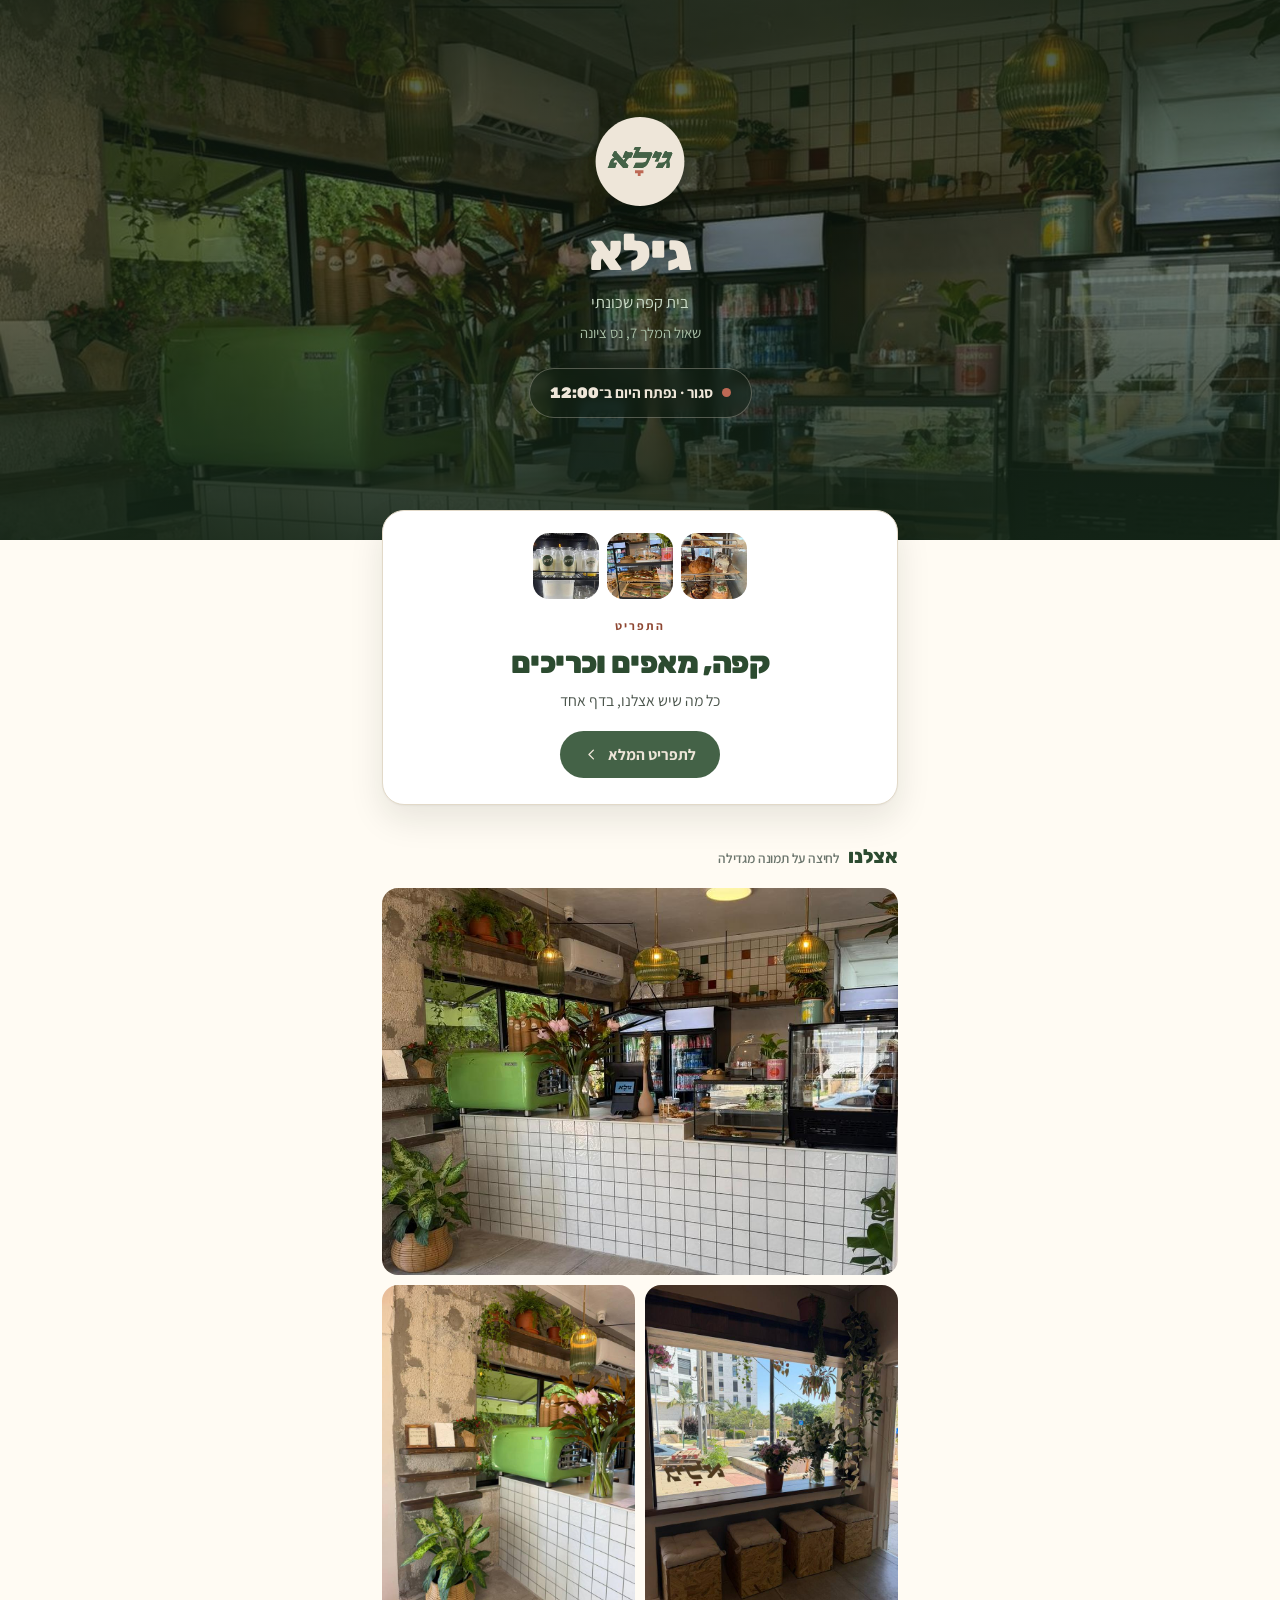
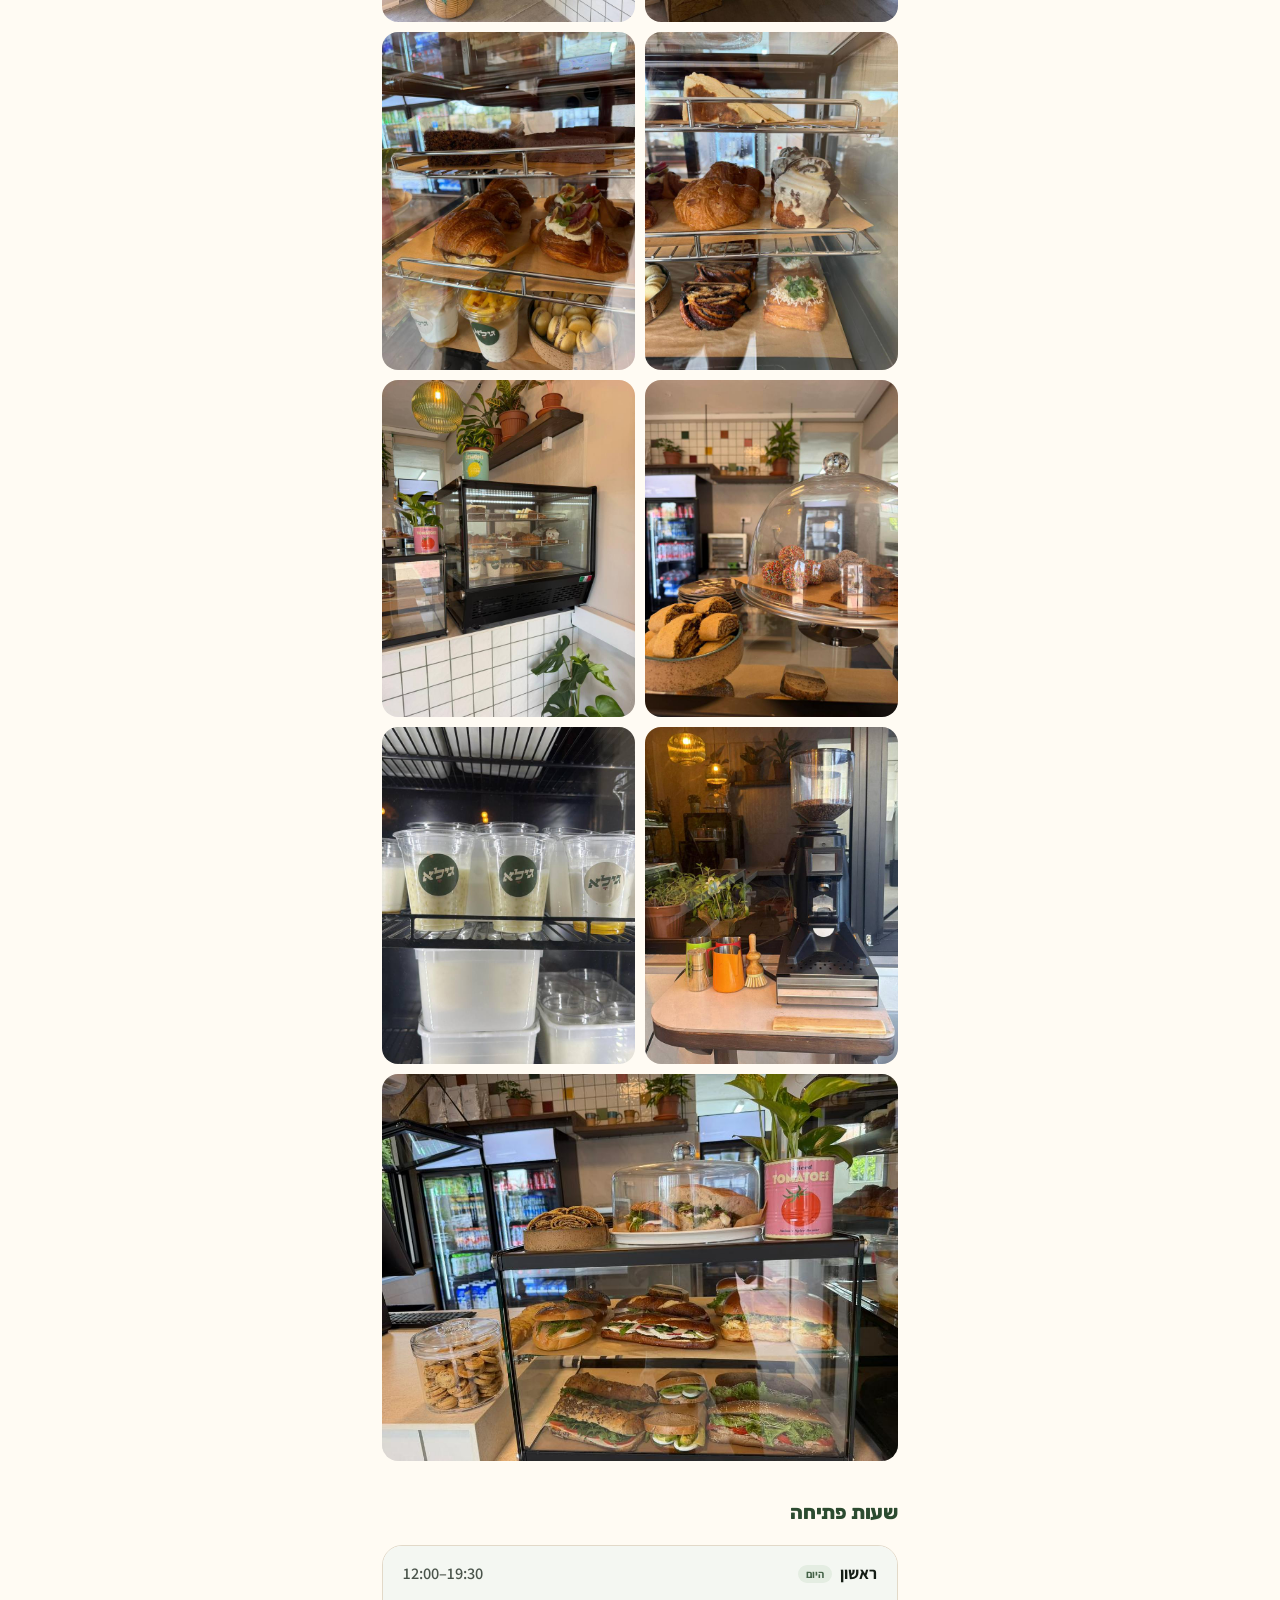
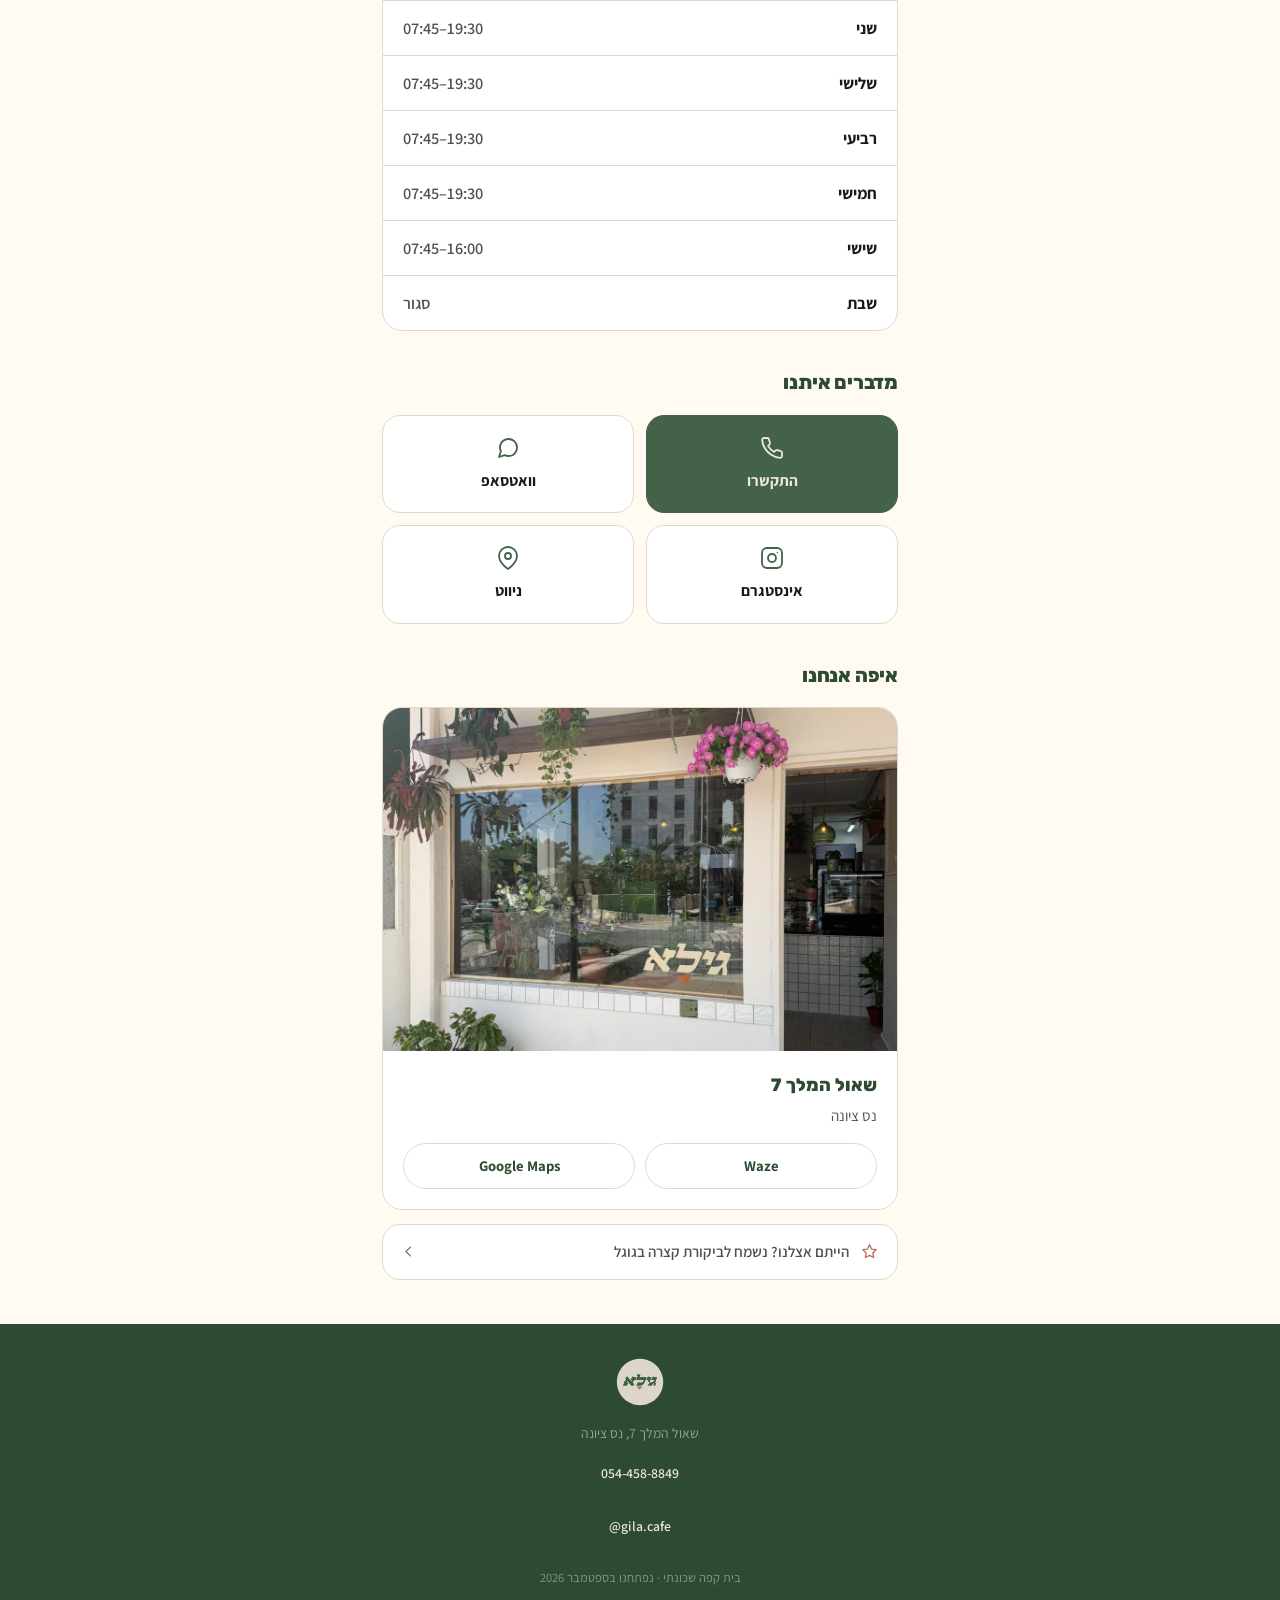
==== index.html @ f8858f3b "תיקוני ביקורת: קודי סריקה גדולים יותר, תיאורים שלא נחתכים לשקר ביקורת אדוורסרית על השינוי הקודם מצאה" ====
<!doctype html>
<html lang="he" dir="rtl">
<head>
<meta charset="utf-8">
<meta name="viewport" content="width=device-width, initial-scale=1, viewport-fit=cover">
<title>גילא — בית קפה שכונתי בנס ציונה</title>
<meta name="description" content="גילא — בית קפה שכונתי בשאול המלך 7, נס ציונה. קפה איכותי, מאפים טריים וכריכים ביתיים. פתוחים ראשון עד שישי. בראשון מ-12:00, בשאר הימים מ-07:45.">
<meta name="theme-color" content="#2C4B30">
<link rel="icon" href="logo-badge-cream.svg" type="image/svg+xml">

<meta property="og:type" content="website">
<meta property="og:title" content="גילא — בית קפה שכונתי בנס ציונה">
<meta property="og:description" content="קפה איכותי, מאפים טריים וכריכים ביתיים. שאול המלך 7, נס ציונה. פתוחים ראשון עד שישי. בראשון מ-12:00, בשאר הימים מ-07:45.">
<meta property="og:locale" content="he_IL">
<meta property="og:url" content="https://idobachartau.github.io/gila-cafe/">
<!-- og:image is what WhatsApp shows when the link is forwarded. It must be an
     absolute URL and it must be 1200×630 — anything else gets cropped by the
     preview card. photos/og.jpg is the storefront with the window sign, so the
     preview alone tells a neighbour where the place is. -->
<meta property="og:image" content="https://idobachartau.github.io/gila-cafe/photos/og.jpg">
<meta property="og:image:width" content="1200">
<meta property="og:image:height" content="630">
<meta property="og:image:alt" content="חזית גילא — החלון עם השלט, שאול המלך 7 נס ציונה">
<meta name="twitter:card" content="summary_large_image">

<link rel="preconnect" href="https://fonts.googleapis.com">
<link rel="preconnect" href="https://fonts.gstatic.com" crossorigin>
<link rel="stylesheet" href="https://fonts.googleapis.com/css2?family=Rubik:wght@500;700;800;900&family=Assistant:wght@400;600;700&display=swap">
<link rel="preload" as="image" href="photos/hero.jpg" fetchpriority="high" media="(max-width:699px)">
<link rel="preload" as="image" href="photos/hero-wide.jpg" fetchpriority="high" media="(min-width:700px)">

<script type="application/ld+json">
{
  "@context":"https://schema.org","@type":"CafeOrCoffeeShop",
  "name":"גילא","alternateName":"Gila",
  "address":{"@type":"PostalAddress","streetAddress":"שאול המלך 7","addressLocality":"נס ציונה","postalCode":"7401607","addressCountry":"IL"},
  "telephone":"+972-54-458-8849",
  "openingHours":["Su 12:00-19:30","Mo-Th 07:45-19:30","Fr 07:45-16:00"],
  "url":"https://idobachartau.github.io/gila-cafe/",
  "hasMenu":"https://idobachartau.github.io/gila-cafe/menu/gila-menu.pdf",
  "image":[
    "https://idobachartau.github.io/gila-cafe/photos/og.jpg",
    "https://idobachartau.github.io/gila-cafe/photos/hero.jpg",
    "https://idobachartau.github.io/gila-cafe/photos/g1-window.jpg",
    "https://idobachartau.github.io/gila-cafe/photos/g4-bakery.jpg"
  ],
  "sameAs":["https://instagram.com/gila.cafe","https://maps.google.com/?cid=8548398441999412926"]
}
</script>

<style>
:root{
  --green:#446247; --green-deep:#2C4B30; --green-900:#101F12;
  --cream:#EEE6D9; --page:#FFFBF3; --white:#fff;
  --terracotta:#BD6955; --terracotta-deep:#8E4732;
  --ink:#141D15; --ink-muted:#4A544B; --ink-faint:#6B756C;
  --rule:#E2D9C8;
  --display:'Rubik','Segoe UI',sans-serif;
  --body:'Assistant','Segoe UI',sans-serif;
}
*{box-sizing:border-box}
/* must out-rank any display rule below, or a [hidden] element still shows */
[hidden]{display:none!important}
html{-webkit-text-size-adjust:100%;scroll-behavior:smooth}
body{
  margin:0;background:var(--page);color:var(--ink);
  font-family:var(--body);font-size:17px;line-height:1.6;
  direction:rtl;text-align:right;-webkit-font-smoothing:antialiased;
  font-variant-numeric:tabular-nums;
}
.wrap{max-width:560px;margin:0 auto;padding:0 22px}
img{max-width:100%}

/* ── Hero ─────────────────────────────────────────────────────────────── */
.hero{
  position:relative;overflow:hidden;isolation:isolate;
  background:var(--green-deep);color:var(--cream);text-align:center;
  min-height:clamp(410px,64vh,540px);
  display:flex;align-items:center;justify-content:center;
  padding:calc(40px + env(safe-area-inset-top)) 0 46px;
}
/* The photo sits behind a two-stop scrim. The scrim is not decoration —
   the tiles in this shot are near-white, and cream text over them alone
   would fail contrast. Do not lighten it without re-checking the pill. */
.hero::before{
  content:"";position:absolute;inset:0;z-index:-1;
  background-image:
    linear-gradient(180deg,rgba(16,31,18,.80) 0%,rgba(16,31,18,.60) 42%,rgba(20,38,23,.92) 100%),
    url("photos/hero.jpg");
  background-size:cover;background-position:center 45%;
}
/* The portrait hero is a phone crop. On a wide, short hero box `cover` would
   zoom it to a close-up of the machine, so desktop gets a landscape source. */
@media (min-width:700px){
  .hero::before{
    background-image:
      linear-gradient(180deg,rgba(16,31,18,.78) 0%,rgba(16,31,18,.55) 42%,rgba(20,38,23,.90) 100%),
      url("photos/hero-wide.jpg");
    background-position:center 55%;
  }
}
.hero .badge{width:100px;height:91px;display:block;margin:0 auto 20px;filter:drop-shadow(0 2px 12px rgba(16,31,18,.45))}
.hero h1{
  font-family:var(--display);font-weight:900;font-size:clamp(2.4rem,11vw,3.2rem);
  margin:0 0 10px;letter-spacing:-.02em;line-height:1;
  text-shadow:0 2px 18px rgba(16,31,18,.35);
}
.hero .tag{margin:0;color:#CBDCC8;font-size:1.02rem}
.hero .addr{margin:6px 0 0;color:#A8BEA6;font-size:.92rem}

/* live status pill — the page knows whether the café is open right now */
.status{
  display:inline-flex;align-items:center;gap:9px;
  margin-top:24px;padding:11px 20px;border-radius:999px;
  background:rgba(16,31,18,.5);border:1px solid rgba(238,230,217,.3);
  backdrop-filter:blur(6px);-webkit-backdrop-filter:blur(6px);
  font-weight:700;font-size:.95rem;color:var(--cream);
}
.status .dot{width:9px;height:9px;border-radius:50%;background:#8FA98E;flex:none}
.status[data-state="open"]{background:rgba(60,105,62,.62);border-color:#8FA98E}
.status[data-state="open"] .dot{background:#9BD49A;box-shadow:0 0 0 4px rgba(155,212,154,.22)}
.status[data-state="closed"] .dot{background:var(--terracotta)}
/* times/numbers inside the pill stay LTR-isolated so 19:00 never flips */
.status b{font-family:var(--display);font-weight:900;direction:ltr;unicode-bidi:isolate}

/* ── Menu card — the first thing you see now that we're open ──────────── */
.menu-card{
  display:block;text-decoration:none;color:var(--ink);
  background:var(--white);border:1px solid var(--rule);border-radius:22px;
  margin:-30px auto 0;position:relative;z-index:2;padding:22px 24px 26px;text-align:center;
  box-shadow:0 1px 2px rgba(20,29,21,.04), 0 14px 34px rgba(20,29,21,.10);
  transition:border-color .15s,transform .1s;
}
.menu-card:hover{border-color:var(--green)}
.menu-card:active{transform:scale(.99)}
.menu-card:focus-visible{outline:2px solid var(--terracotta);outline-offset:3px}
.menu-card .strip{display:flex;gap:8px;justify-content:center;margin:0 0 18px}
.menu-card .strip img{width:66px;height:66px;border-radius:16px;object-fit:cover;display:block}
.menu-card .eyebrow{font-size:.74rem;font-weight:700;letter-spacing:.16em;color:var(--terracotta-deep);margin-bottom:10px}
.menu-card .title{font-family:var(--display);font-weight:900;font-size:clamp(1.5rem,6.4vw,1.9rem);color:var(--green-deep);line-height:1.12;letter-spacing:-.02em}
.menu-card .sub{margin:8px 0 0;color:var(--ink-muted);font-size:.98rem}
.menu-card .go{
  display:inline-flex;align-items:center;gap:9px;margin-top:18px;
  background:var(--green);color:var(--cream);border-radius:999px;
  padding:11px 24px;font-weight:700;font-size:.97rem;transition:background .15s;
}
.menu-card:hover .go{background:var(--green-deep)}
.menu-card .go svg{width:15px;height:15px;flex:none;stroke:currentColor;stroke-width:2.2;fill:none;stroke-linecap:round;stroke-linejoin:round}

/* ── Sections ─────────────────────────────────────────────────────────── */
section{padding:36px 0 0}
h2{
  font-family:var(--display);font-weight:800;font-size:1.22rem;
  margin:0 0 16px;color:var(--green-deep);letter-spacing:-.01em;
}
h2 .note{font-family:var(--body);font-weight:600;font-size:.84rem;color:var(--ink-faint);margin-inline-start:8px}
.card{background:var(--white);border:1px solid var(--rule);border-radius:20px;overflow:hidden}

/* ── Gallery ──────────────────────────────────────────────────────────── */
.gallery{display:grid;grid-template-columns:1fr 1fr;gap:10px}
.gallery .tile{
  padding:0;border:0;margin:0;background:#EFE9DE;cursor:zoom-in;
  border-radius:16px;overflow:hidden;display:block;position:relative;
  -webkit-tap-highlight-color:transparent;
}
.gallery .tile:focus-visible{outline:2px solid var(--terracotta);outline-offset:3px}
.gallery .tile img{
  width:100%;height:100%;aspect-ratio:3/4;object-fit:cover;display:block;
  transition:transform .3s ease;
}
.gallery .tile:hover img{transform:scale(1.035)}
/* two full-width bookends around 8 paired tiles — keeps every row complete */
.gallery .tile.wide{grid-column:1/-1}
.gallery .tile.wide img{aspect-ratio:4/3}

/* lightbox */
.lb{
  position:fixed;inset:0;z-index:50;
  background:rgba(16,31,18,.94);
  display:flex;align-items:center;justify-content:center;padding:20px;
  cursor:zoom-out;
}
.lb img{max-width:100%;max-height:88vh;border-radius:12px;display:block}
.lb .x{
  position:absolute;top:calc(14px + env(safe-area-inset-top));inset-inline-end:14px;
  width:44px;height:44px;border-radius:50%;border:0;
  background:rgba(238,230,217,.14);color:var(--cream);
  font-size:1.4rem;line-height:1;cursor:pointer;
}

/* hours table */
.hours{width:100%;border-collapse:collapse}
.hours tr{border-bottom:1px solid var(--rule)}
.hours tr:last-child{border-bottom:0}
.hours tr[data-today="1"]{background:#F4F7F2}
.hours td{padding:14px 20px;font-size:1.02rem}
.hours td:first-child{font-weight:700;color:var(--ink);width:38%}
.hours td:last-child{text-align:left;direction:ltr;color:var(--ink-muted);font-weight:600;white-space:nowrap}
.hours .shut{color:var(--terracotta-deep)}
.hours tr[data-today="1"] td:first-child::after{
  content:"היום";margin-inline-start:8px;font-size:.68rem;font-weight:700;
  color:var(--green);background:#E4EDE2;border-radius:99px;padding:2px 8px;vertical-align:middle;
}

/* actions */
.actions{display:grid;grid-template-columns:1fr 1fr;gap:12px}
.act{
  display:flex;flex-direction:column;align-items:center;justify-content:center;gap:8px;
  background:var(--white);border:1px solid var(--rule);border-radius:18px;
  padding:20px 12px;text-decoration:none;color:var(--ink);
  font-weight:700;font-size:.97rem;transition:border-color .15s,transform .1s,background .15s;
}
.act:hover{border-color:var(--green);background:#FDFCF7}
.act:active{transform:scale(.985)}
.act:focus-visible{outline:2px solid var(--terracotta);outline-offset:3px}
.act svg{width:24px;height:24px;stroke:var(--green);stroke-width:1.8;fill:none;stroke-linecap:round;stroke-linejoin:round}
.act.primary{background:var(--green);border-color:var(--green);color:var(--cream)}
.act.primary:hover{background:var(--green-deep);border-color:var(--green-deep)}
.act.primary svg{stroke:var(--cream)}

/* place */
.place .banner{display:block;width:100%;height:auto;aspect-ratio:3/2;object-fit:cover;background:#EFE9DE}
.place .body{padding:20px}
.place .street{font-family:var(--display);font-weight:800;font-size:1.12rem;color:var(--green-deep);margin:0}
.place .city{margin:3px 0 0;color:var(--ink-muted);font-size:.95rem}
.place .nav{display:flex;gap:10px;margin-top:16px}
.place .nav a{
  flex:1;text-align:center;text-decoration:none;font-weight:700;font-size:.92rem;
  border:1px solid var(--rule);border-radius:999px;padding:10px 8px;color:var(--green-deep);
  transition:border-color .15s,background .15s;
}
.place .nav a:hover{border-color:var(--green);background:#FDFCF7}
.place .nav a:focus-visible{outline:2px solid var(--terracotta);outline-offset:3px}

/* gentle nudge to leave a Google review — always via our own ./r/ page */
.review{
  display:flex;align-items:center;gap:11px;margin-top:14px;
  padding:15px 18px;background:var(--white);border:1px solid var(--rule);border-radius:18px;
  text-decoration:none;color:var(--ink-muted);font-size:.94rem;font-weight:600;
  transition:border-color .15s,background .15s;
}
.review:hover{border-color:var(--green);background:#FDFCF7}
.review:focus-visible{outline:2px solid var(--terracotta);outline-offset:3px}
.review .star{width:19px;height:19px;flex:none;stroke:var(--terracotta);stroke-width:1.6;fill:none;stroke-linecap:round;stroke-linejoin:round}
.review .chev{width:15px;height:15px;flex:none;margin-inline-start:auto;stroke:var(--ink-faint);stroke-width:2;fill:none;stroke-linecap:round;stroke-linejoin:round}

footer{
  margin-top:44px;background:var(--green-deep);color:#8FA98E;
  padding:34px 0 calc(34px + env(safe-area-inset-bottom));text-align:center;font-size:.86rem;
}
footer .wm{width:52px;height:48px;display:block;margin:0 auto 16px;opacity:.9}
footer a{color:var(--cream);text-decoration:none;font-weight:600}
footer a:hover{text-decoration:underline}
footer .row{margin:5px 0}
/* footer links are real touch targets, not 18px-tall hairlines */
footer .row a{display:inline-flex;align-items:center;justify-content:center;min-height:44px;margin:2px 0;padding:0 16px;border-radius:999px}
footer .est{margin-top:18px;font-size:.79rem;color:#8FA98E;opacity:.85}

/* narrowest phones (~280px): trim the cell gutters so the היום badge
   can't squeeze the times column and split 07:45–19:30 over two lines */
@media (max-width:320px){
  .hours td{padding:13px 15px}
  .hours tr[data-today="1"] td:first-child::after{margin-inline-start:6px;padding:2px 6px}
  .menu-card .strip img{width:58px;height:58px}
}

@media (prefers-reduced-motion:reduce){*{transition:none!important;animation:none!important}}
</style>
</head>
<body>

<header class="hero">
  <div class="wrap">
    <img class="badge" src="logo-badge-cream.svg" alt="גילא" width="100" height="91">
    <h1>גילא</h1>
    <p class="tag">בית קפה שכונתי</p>
    <p class="addr">שאול המלך 7, נס ציונה</p>
    <div class="status" id="status" role="status">
      <span class="dot"></span><span id="statusText">פתוחים</span>
    </div>
  </div>
</header>

<div class="wrap">

  <a class="menu-card" href="./menu/">
    <div class="strip">
      <img src="photos/t1.jpg" alt="" width="66" height="66" loading="lazy" decoding="async">
      <img src="photos/t2.jpg" alt="" width="66" height="66" loading="lazy" decoding="async">
      <img src="photos/t3.jpg" alt="" width="66" height="66" loading="lazy" decoding="async">
    </div>
    <div class="eyebrow">התפריט</div>
    <div class="title">קפה, מאפים וכריכים</div>
    <p class="sub">כל מה שיש אצלנו, בדף אחד</p>
    <span class="go">
      לתפריט המלא
      <svg viewBox="0 0 24 24" aria-hidden="true"><path d="M15 5l-7 7 7 7"/></svg>
    </span>
  </a>

  <section>
    <h2>אצלנו<span class="note">לחיצה על תמונה מגדילה</span></h2>
    <div class="gallery" id="gallery">
      <button class="tile wide" type="button">
        <img src="photos/w1-counter.jpg" alt="הדלפק של גילא — קיר אריחים לבנים, מכונת קפה ירוקה ותאורה תלויה" width="940" height="705" loading="lazy" decoding="async">
      </button>
      <button class="tile" type="button">
        <img src="photos/g1-window.jpg" alt="החלון הגדול עם השלט של גילא, שרפרפים והצמחים התלויים" width="720" height="960" loading="lazy" decoding="async">
      </button>
      <button class="tile" type="button">
        <img src="photos/g8-machine.jpg" alt="פינת הדלפק — מכונת הקפה הירוקה, פרחים וכוסות" width="720" height="960" loading="lazy" decoding="async">
      </button>
      <button class="tile" type="button">
        <img src="photos/g4-bakery.jpg" alt="ויטרינת המאפים והכריכים" width="720" height="960" loading="lazy" decoding="async">
      </button>
      <button class="tile" type="button">
        <img src="photos/g6-croissants.jpg" alt="קרואסונים ומאפים על מדפי הקירור" width="720" height="960" loading="lazy" decoding="async">
      </button>
      <button class="tile" type="button">
        <img src="photos/g3-pastry.jpg" alt="פעמון הזכוכית עם הלחמים והמאפים על הדלפק" width="720" height="960" loading="lazy" decoding="async">
      </button>
      <button class="tile" type="button">
        <img src="photos/g7-display.jpg" alt="ויטרינת הקירור של המאפים" width="720" height="960" loading="lazy" decoding="async">
      </button>
      <button class="tile" type="button">
        <img src="photos/g9-grinder.jpg" alt="מטחנת הקפה על שולחן העץ, לצד צמחים" width="720" height="960" loading="lazy" decoding="async">
      </button>
      <button class="tile" type="button">
        <img src="photos/g10-cups.jpg" alt="כוסות עם הלוגו של גילא, מוכנות על המדף" width="720" height="960" loading="lazy" decoding="async">
      </button>
      <button class="tile wide" type="button">
        <img src="photos/w2-sandwiches.jpg" alt="ויטרינת הכריכים — כריכים בבגט ובלחם כפרי" width="940" height="705" loading="lazy" decoding="async">
      </button>
    </div>
  </section>

  <section>
    <h2>שעות פתיחה</h2>
    <div class="card">
      <table class="hours" id="hours">
        <tr data-day="0"><td>ראשון</td><td>12:00–19:30</td></tr>
        <tr data-day="1"><td>שני</td><td>07:45–19:30</td></tr>
        <tr data-day="2"><td>שלישי</td><td>07:45–19:30</td></tr>
        <tr data-day="3"><td>רביעי</td><td>07:45–19:30</td></tr>
        <tr data-day="4"><td>חמישי</td><td>07:45–19:30</td></tr>
        <tr data-day="5"><td>שישי</td><td>07:45–16:00</td></tr>
        <tr data-day="6"><td>שבת</td><td class="shut">סגור</td></tr>
      </table>
    </div>
  </section>

  <section>
    <h2>מדברים איתנו</h2>
    <div class="actions">
      <a class="act primary" href="tel:+972544588849">
        <svg viewBox="0 0 24 24"><path d="M22 16.92v3a2 2 0 0 1-2.18 2 19.79 19.79 0 0 1-8.63-3.07 19.5 19.5 0 0 1-6-6 19.79 19.79 0 0 1-3.07-8.67A2 2 0 0 1 4.11 2h3a2 2 0 0 1 2 1.72c.13.96.36 1.9.7 2.81a2 2 0 0 1-.45 2.11L8.09 9.91a16 16 0 0 0 6 6l1.27-1.27a2 2 0 0 1 2.11-.45c.9.34 1.85.57 2.81.7A2 2 0 0 1 22 16.92z"/></svg>
        התקשרו
      </a>
      <a class="act" href="https://wa.me/972544588849" target="_blank" rel="noopener">
        <svg viewBox="0 0 24 24"><path d="M21 11.5a8.38 8.38 0 0 1-.9 3.8 8.5 8.5 0 0 1-7.6 4.7 8.38 8.38 0 0 1-3.8-.9L3 21l1.9-5.7a8.38 8.38 0 0 1-.9-3.8 8.5 8.5 0 0 1 4.7-7.6 8.38 8.38 0 0 1 3.8-.9h.5a8.48 8.48 0 0 1 8 8v.5z"/></svg>
        וואטסאפ
      </a>
      <a class="act" href="https://instagram.com/gila.cafe" target="_blank" rel="noopener">
        <svg viewBox="0 0 24 24"><rect x="2" y="2" width="20" height="20" rx="5"/><circle cx="12" cy="12" r="4"/><circle cx="17.5" cy="6.5" r=".6" fill="currentColor" stroke="none"/></svg>
        אינסטגרם
      </a>
      <a class="act" href="https://waze.com/ul?q=%D7%A9%D7%90%D7%95%D7%9C%20%D7%94%D7%9E%D7%9C%D7%9A%207%20%D7%A0%D7%A1%20%D7%A6%D7%99%D7%95%D7%A0%D7%94&navigate=yes" target="_blank" rel="noopener">
        <svg viewBox="0 0 24 24"><path d="M21 10c0 7-9 13-9 13s-9-6-9-13a9 9 0 0 1 18 0z"/><circle cx="12" cy="10" r="3"/></svg>
        ניווט
      </a>
    </div>
  </section>

  <section>
    <h2>איפה אנחנו</h2>
    <div class="card place">
      <img class="banner" src="photos/storefront.jpg" alt="החזית של גילא ברחוב שאול המלך 7 — החלון עם השלט והצמחים בכניסה" width="1100" height="733" loading="lazy" decoding="async">
      <div class="body">
        <p class="street">שאול המלך 7</p>
        <p class="city">נס ציונה</p>
        <div class="nav">
          <a href="https://waze.com/ul?q=%D7%A9%D7%90%D7%95%D7%9C%20%D7%94%D7%9E%D7%9C%D7%9A%207%20%D7%A0%D7%A1%20%D7%A6%D7%99%D7%95%D7%A0%D7%94&navigate=yes" target="_blank" rel="noopener">Waze</a>
          <a href="https://www.google.com/maps/search/?api=1&query=%D7%A9%D7%90%D7%95%D7%9C%20%D7%94%D7%9E%D7%9C%D7%9A%207%20%D7%A0%D7%A1%20%D7%A6%D7%99%D7%95%D7%A0%D7%94" target="_blank" rel="noopener">Google Maps</a>
        </div>
      </div>
    </div>
    <a class="review" href="./r/">
      <svg class="star" viewBox="0 0 24 24" aria-hidden="true"><path d="M12 3.6l2.6 5.3 5.8.85-4.2 4.1 1 5.75L12 16.9l-5.2 2.7 1-5.75-4.2-4.1 5.8-.85z"/></svg>
      <span>הייתם אצלנו? נשמח לביקורת קצרה בגוגל</span>
      <svg class="chev" viewBox="0 0 24 24" aria-hidden="true"><path d="M15 5l-7 7 7 7"/></svg>
    </a>
  </section>

</div>

<footer>
  <div class="wrap">
    <img class="wm" src="logo-badge-cream.svg" alt="גילא" width="52" height="48">
    <div class="row">שאול המלך 7, נס ציונה</div>
    <div class="row"><a href="tel:+972544588849">054-458-8849</a></div>
    <div class="row"><a href="https://instagram.com/gila.cafe" target="_blank" rel="noopener"><span style="direction:ltr;unicode-bidi:isolate">@gila.cafe</span></a></div>
    <div class="row est">בית קפה שכונתי · נפתחנו בספטמבר 2026</div>
  </div>
</footer>

<div class="lb" id="lb" hidden>
  <button class="x" id="lbClose" type="button" aria-label="סגירה">&#10005;</button>
  <img id="lbImg" src="" alt="">
</div>

<script>
(function(){
  "use strict";

  /* ── open / closed pill ─────────────────────────────────────────────── */

  // Hours as minutes-from-midnight, indexed by JS day (0 = Sunday). null = closed.
  // Sunday is the odd one out — it opens at 12:00 (720), not 07:45 (465).
  var HOURS = [[720,1170],[465,1170],[465,1170],[465,1170],[465,1170],[465,960],null];

  // "now" in Israel, regardless of the visitor's own timezone
  function israelNow(){
    var s = new Intl.DateTimeFormat('en-GB', {
      timeZone:'Asia/Jerusalem', weekday:'short',
      hour:'2-digit', minute:'2-digit', hour12:false
    }).formatToParts(new Date());
    var get = function(t){ return s.find(function(p){ return p.type === t; }).value; };
    var days = {Sun:0,Mon:1,Tue:2,Wed:3,Thu:4,Fri:5,Sat:6};
    return { day: days[get('weekday')], mins: (+get('hour')) * 60 + (+get('minute')) };
  }

  function hhmm(m){ return String(Math.floor(m/60)).padStart(2,'0') + ':' + String(m%60).padStart(2,'0'); }

  var DAY_NAMES = ['ראשון','שני','שלישי','רביעי','חמישי','שישי','שבת'];

  function nextOpening(day){
    for (var i = 1; i <= 7; i++){
      var d = (day + i) % 7;
      if (HOURS[d]) return { day:d, at:HOURS[d][0], tomorrow:i === 1 };
    }
    return null;
  }

  function render(){
    var now = israelNow();
    var pill = document.getElementById('status');
    var text = document.getElementById('statusText');

    // mark today in the hours table
    var row = document.querySelector('#hours tr[data-day="' + now.day + '"]');
    if (row) row.setAttribute('data-today','1');

    // live open/closed state, straight from HOURS
    var today = HOURS[now.day];
    if (today && now.mins >= today[0] && now.mins < today[1]){
      pill.setAttribute('data-state','open');
      var closing = today[1] - now.mins;
      text.innerHTML = closing <= 60
        ? 'פתוח · נסגר בעוד <b>' + closing + '</b> דק׳'
        : 'פתוח עכשיו · עד <b>' + hhmm(today[1]) + '</b>';
    } else {
      pill.setAttribute('data-state','closed');
      if (today && now.mins < today[0]){
        text.innerHTML = 'סגור · נפתח היום ב־<b>' + hhmm(today[0]) + '</b>';
      } else {
        var nx = nextOpening(now.day);
        text.innerHTML = nx
          ? 'סגור · נפתח ' + (nx.tomorrow ? 'מחר' : 'ביום ' + DAY_NAMES[nx.day]) + ' ב־<b>' + hhmm(nx.at) + '</b>'
          : 'סגור';
      }
    }
  }

  render();
  setInterval(render, 30000);

  /* ── gallery lightbox ───────────────────────────────────────────────── */

  var lb    = document.getElementById('lb');
  var lbImg = document.getElementById('lbImg');
  var opener = null;   // remembered so focus returns where it started

  function open(img, from){
    lbImg.src = img.currentSrc || img.src;
    lbImg.alt = img.alt;
    opener = from;
    lb.hidden = false;
    document.documentElement.style.overflow = 'hidden';
    document.getElementById('lbClose').focus();
  }

  function close(){
    lb.hidden = true;
    lbImg.src = '';
    document.documentElement.style.overflow = '';
    if (opener) opener.focus();
  }

  Array.prototype.forEach.call(document.querySelectorAll('#gallery .tile'), function(btn){
    btn.addEventListener('click', function(){ open(btn.querySelector('img'), btn); });
  });

  lb.addEventListener('click', close);
  document.addEventListener('keydown', function(e){
    if (e.key === 'Escape' && !lb.hidden) close();
  });
})();
</script>

</body>
</html>
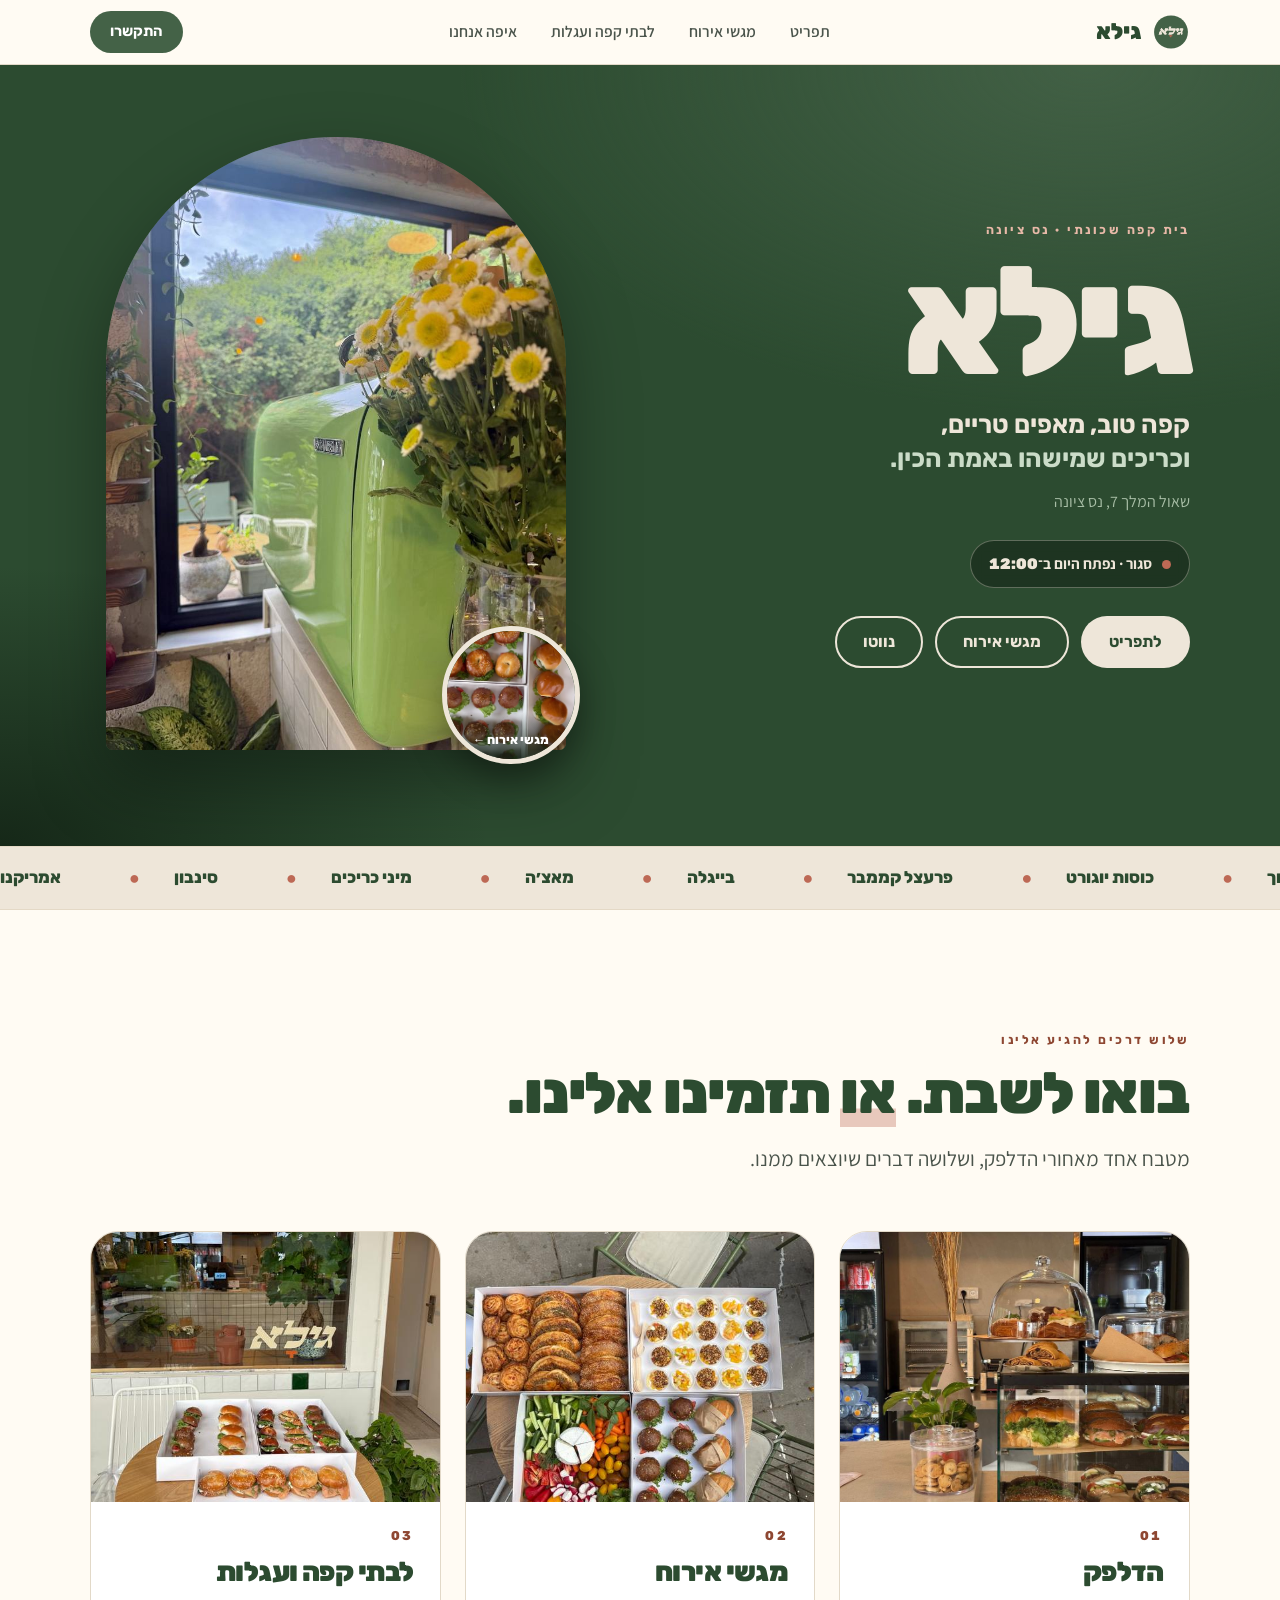
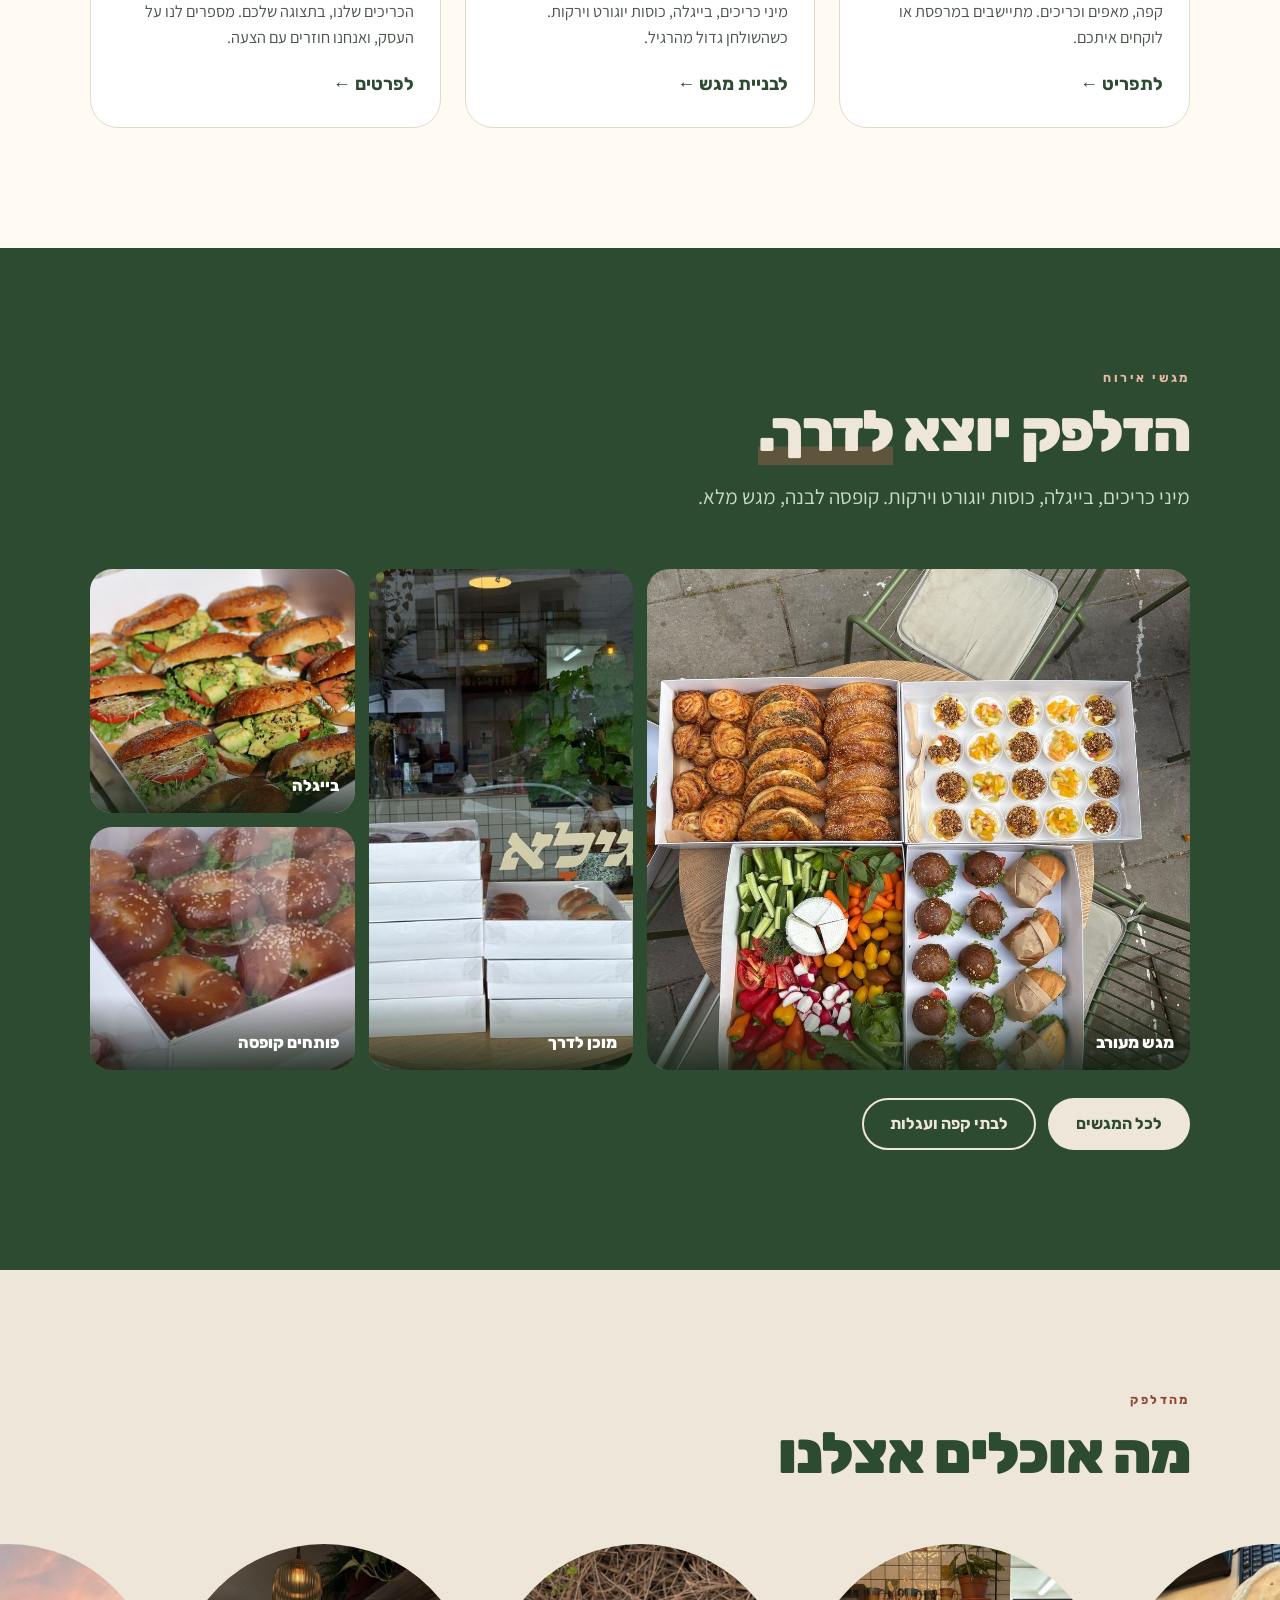
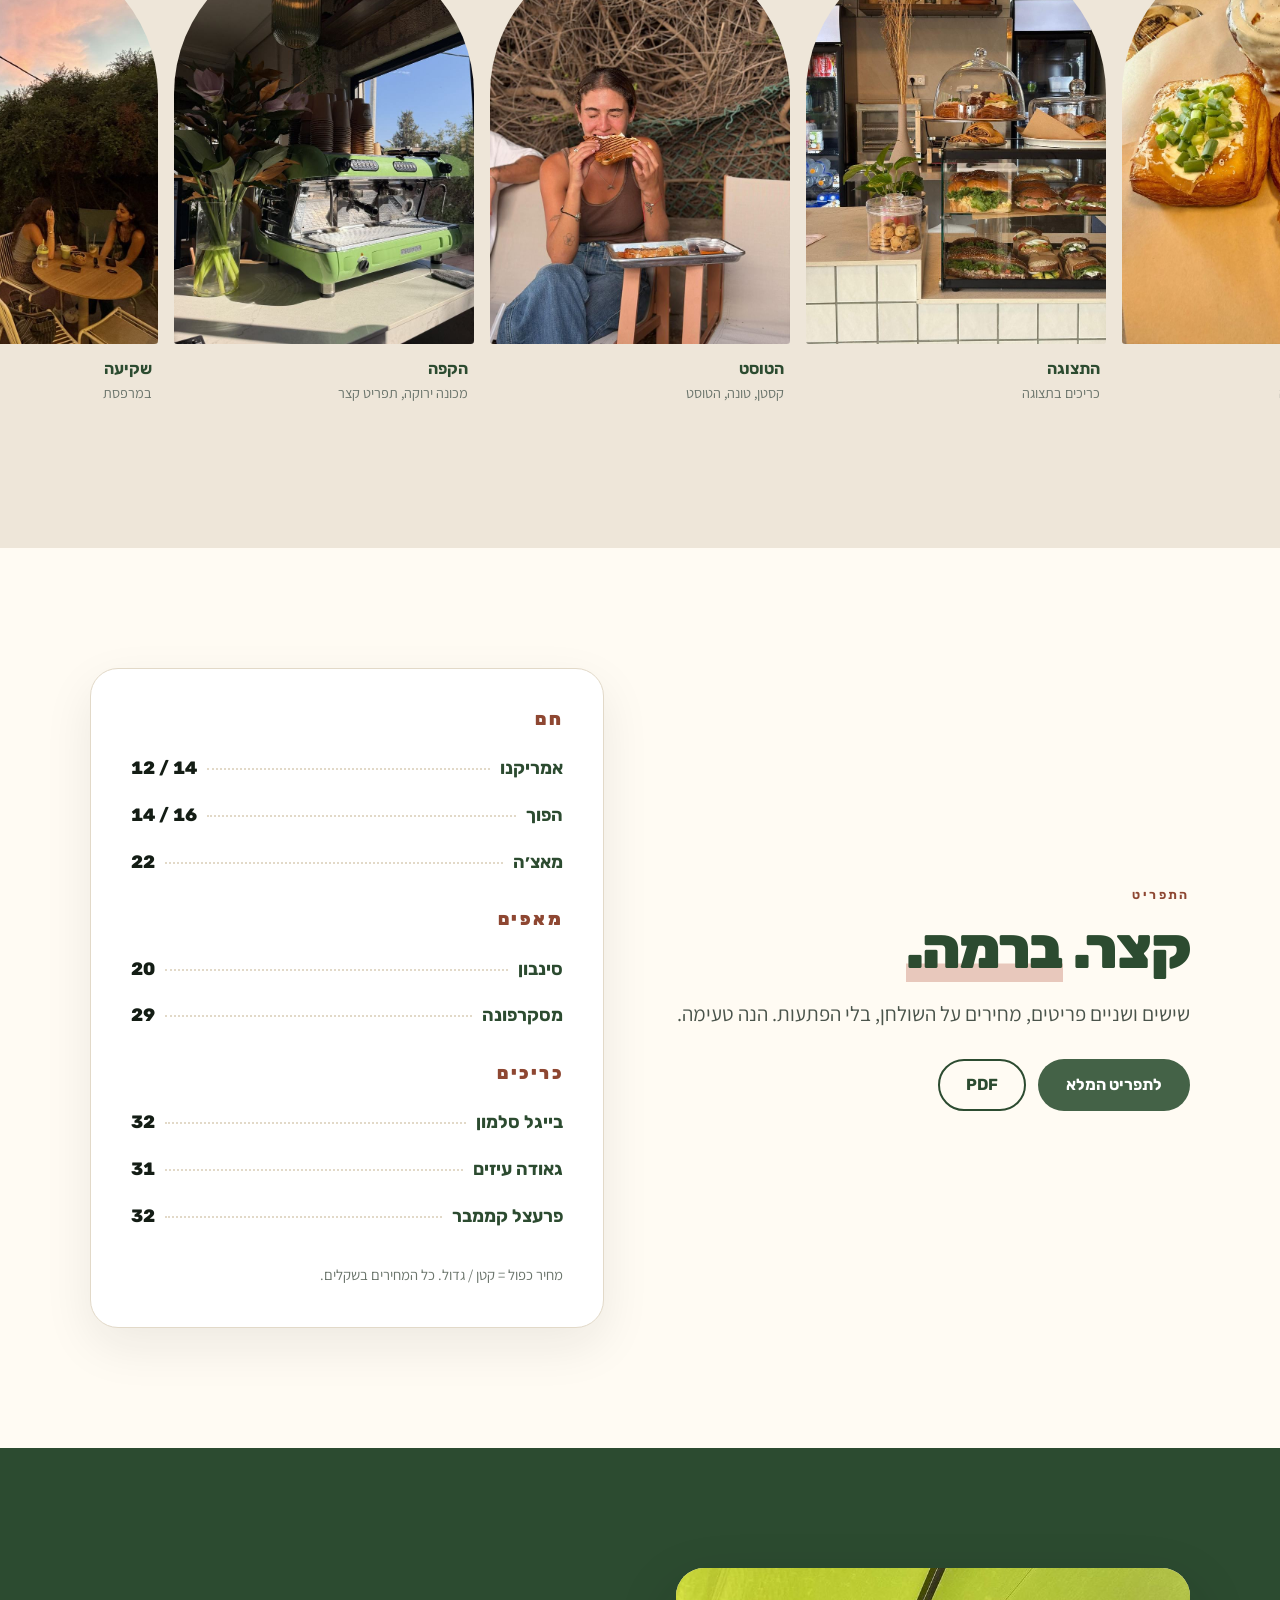
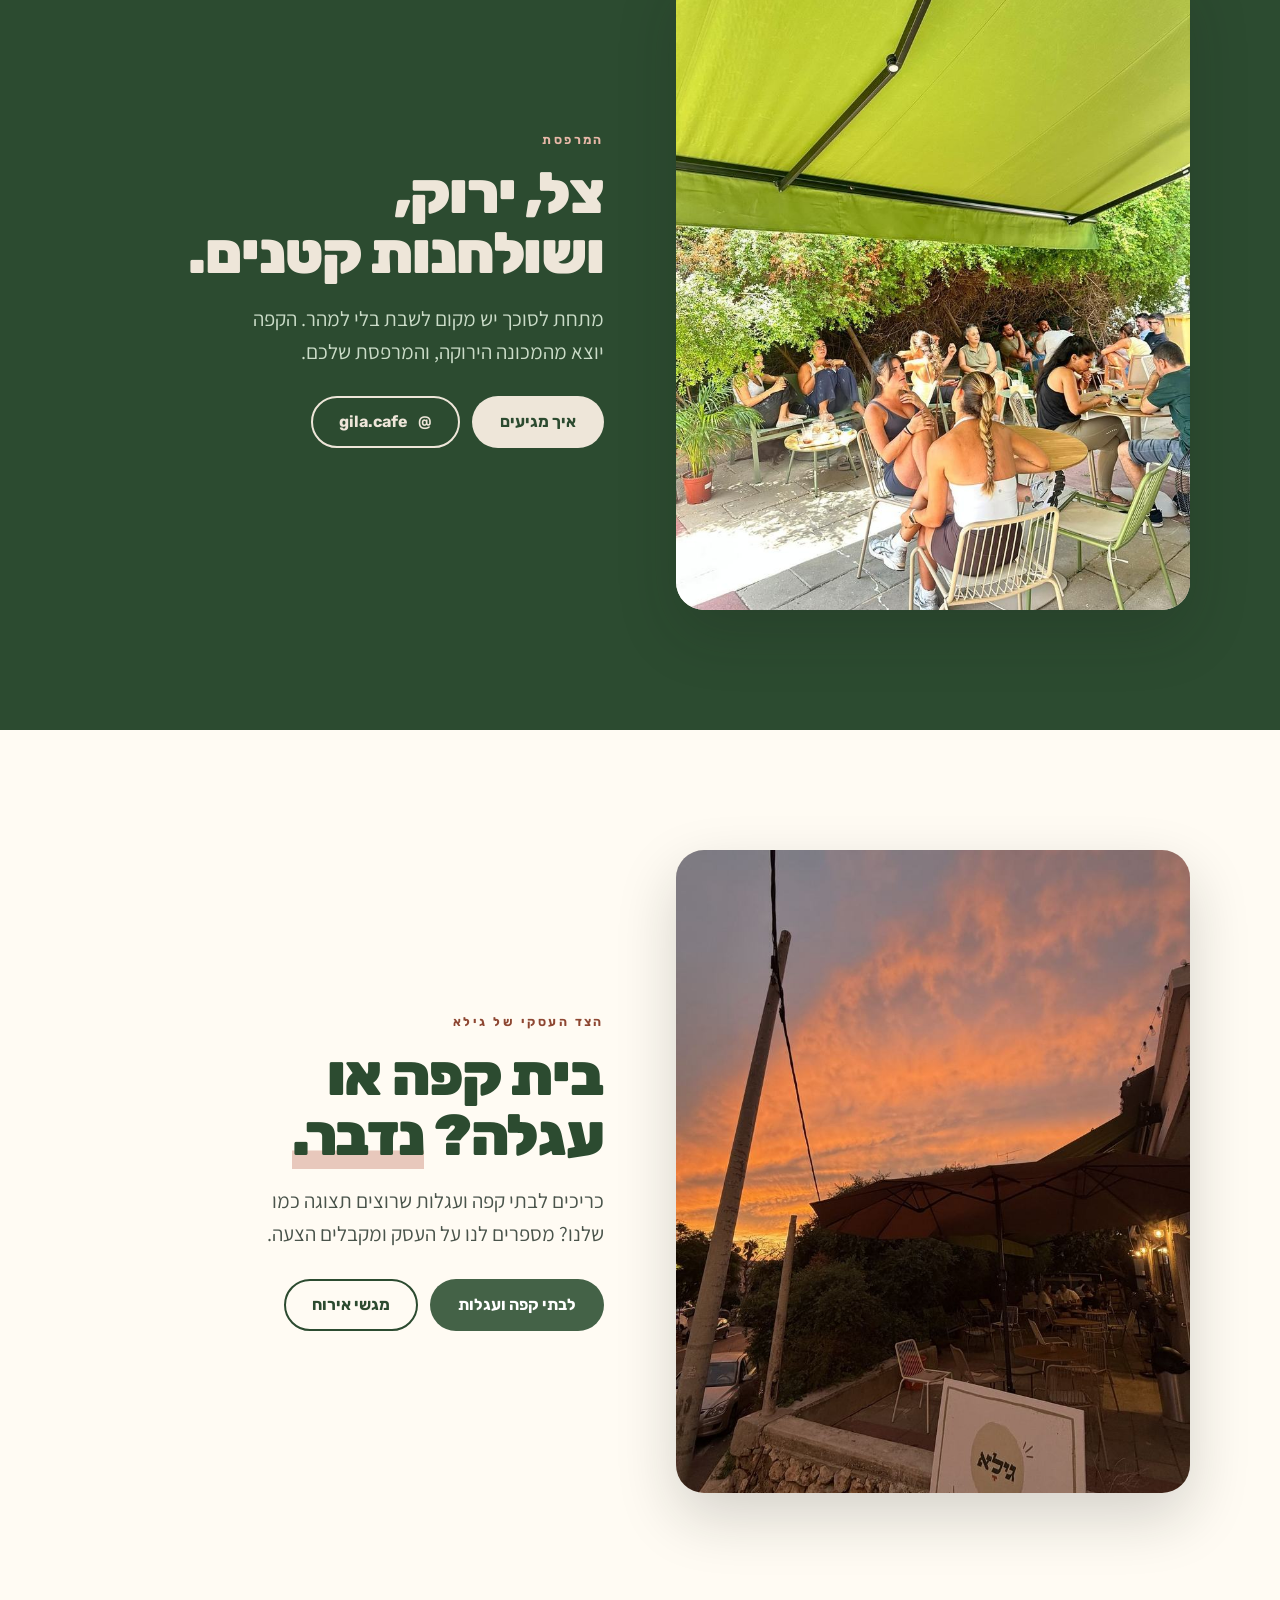
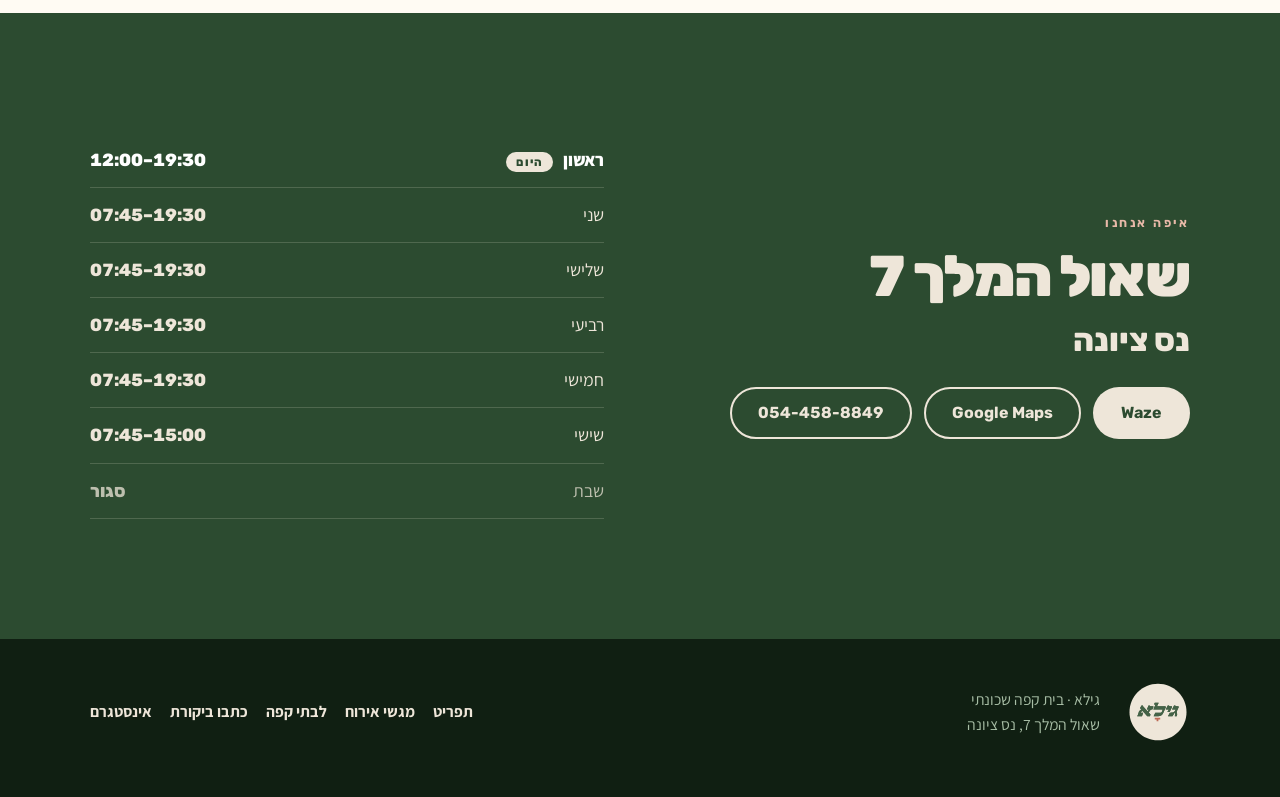
==== commit 0bfcd7ff: "New site: redesigned home, /trays/, /b2b/; Friday hours 07:45-15:00 Co-Authored-By: Claude Sonnet 5." ====
--- a/index.html
+++ b/index.html
@@ -1,511 +1,234 @@
 <!doctype html>
-<html lang="he" dir="rtl">
+<html lang="he" dir="rtl" class="no-js">
 <head>
 <meta charset="utf-8">
 <meta name="viewport" content="width=device-width, initial-scale=1, viewport-fit=cover">
-<title>גילא — בית קפה שכונתי בנס ציונה</title>
-<meta name="description" content="גילא — בית קפה שכונתי בשאול המלך 7, נס ציונה. קפה איכותי, מאפים טריים וכריכים ביתיים. פתוחים ראשון עד שישי. בראשון מ-12:00, בשאר הימים מ-07:45.">
+<title>גילא — בית קפה שכונתי בנס ציונה · מגשי אירוח וכריכים לבתי קפה</title>
+<meta name="description" content="גילא — בית קפה שכונתי בשאול המלך 7, נס ציונה. קפה, מאפים טריים וכריכים ביתיים. מגשי אירוח, וכריכים לבתי קפה ועגלות.">
 <meta name="theme-color" content="#2C4B30">
 <link rel="icon" href="logo-badge-cream.svg" type="image/svg+xml">
-
 <meta property="og:type" content="website">
 <meta property="og:title" content="גילא — בית קפה שכונתי בנס ציונה">
-<meta property="og:description" content="קפה איכותי, מאפים טריים וכריכים ביתיים. שאול המלך 7, נס ציונה. פתוחים ראשון עד שישי. בראשון מ-12:00, בשאר הימים מ-07:45.">
+<meta property="og:description" content="קפה, מאפים טריים וכריכים ביתיים. שאול המלך 7, נס ציונה. מגשי אירוח, וכריכים לבתי קפה ועגלות.">
 <meta property="og:locale" content="he_IL">
 <meta property="og:url" content="https://idobachartau.github.io/gila-cafe/">
-<!-- og:image is what WhatsApp shows when the link is forwarded. It must be an
-     absolute URL and it must be 1200×630 — anything else gets cropped by the
-     preview card. photos/og.jpg is the storefront with the window sign, so the
-     preview alone tells a neighbour where the place is. -->
 <meta property="og:image" content="https://idobachartau.github.io/gila-cafe/photos/og.jpg">
-<meta property="og:image:width" content="1200">
-<meta property="og:image:height" content="630">
-<meta property="og:image:alt" content="חזית גילא — החלון עם השלט, שאול המלך 7 נס ציונה">
+<meta property="og:image:width" content="1200"><meta property="og:image:height" content="630">
+<meta property="og:image:alt" content="חזית גילא — שאול המלך 7 נס ציונה">
 <meta name="twitter:card" content="summary_large_image">
-
 <link rel="preconnect" href="https://fonts.googleapis.com">
 <link rel="preconnect" href="https://fonts.gstatic.com" crossorigin>
 <link rel="stylesheet" href="https://fonts.googleapis.com/css2?family=Rubik:wght@500;700;800;900&family=Assistant:wght@400;600;700&display=swap">
-<link rel="preload" as="image" href="photos/hero.jpg" fetchpriority="high" media="(max-width:699px)">
-<link rel="preload" as="image" href="photos/hero-wide.jpg" fetchpriority="high" media="(min-width:700px)">
-
+<link rel="preload" as="image" href="photos/n-machine-800.jpg" fetchpriority="high">
+<link rel="stylesheet" href="gila.css">
 <script type="application/ld+json">
 {
   "@context":"https://schema.org","@type":"CafeOrCoffeeShop",
   "name":"גילא","alternateName":"Gila",
+  "description":"בית קפה שכונתי בנס ציונה. קפה, מאפים טריים, כריכים ביתיים, מגשי אירוח וכריכים לבתי קפה ועגלות.",
   "address":{"@type":"PostalAddress","streetAddress":"שאול המלך 7","addressLocality":"נס ציונה","postalCode":"7401607","addressCountry":"IL"},
   "telephone":"+972-54-458-8849",
-  "openingHours":["Su 12:00-19:30","Mo-Th 07:45-19:30","Fr 07:45-16:00"],
+  "openingHours":["Su 12:00-19:30","Mo-Th 07:45-19:30","Fr 07:45-15:00"],
   "url":"https://idobachartau.github.io/gila-cafe/",
-  "hasMenu":"https://idobachartau.github.io/gila-cafe/menu/gila-menu.pdf",
-  "image":[
-    "https://idobachartau.github.io/gila-cafe/photos/og.jpg",
-    "https://idobachartau.github.io/gila-cafe/photos/hero.jpg",
-    "https://idobachartau.github.io/gila-cafe/photos/g1-window.jpg",
-    "https://idobachartau.github.io/gila-cafe/photos/g4-bakery.jpg"
-  ],
+  "hasMenu":"https://idobachartau.github.io/gila-cafe/menu/",
+  "image":["https://idobachartau.github.io/gila-cafe/photos/og.jpg","https://idobachartau.github.io/gila-cafe/photos/n-machine.jpg","https://idobachartau.github.io/gila-cafe/photos/n-awning.jpg"],
   "sameAs":["https://instagram.com/gila.cafe","https://maps.google.com/?cid=8548398441999412926"]
 }
 </script>
-
-<style>
-:root{
-  --green:#446247; --green-deep:#2C4B30; --green-900:#101F12;
-  --cream:#EEE6D9; --page:#FFFBF3; --white:#fff;
-  --terracotta:#BD6955; --terracotta-deep:#8E4732;
-  --ink:#141D15; --ink-muted:#4A544B; --ink-faint:#6B756C;
-  --rule:#E2D9C8;
-  --display:'Rubik','Segoe UI',sans-serif;
-  --body:'Assistant','Segoe UI',sans-serif;
-}
-*{box-sizing:border-box}
-/* must out-rank any display rule below, or a [hidden] element still shows */
-[hidden]{display:none!important}
-html{-webkit-text-size-adjust:100%;scroll-behavior:smooth}
-body{
-  margin:0;background:var(--page);color:var(--ink);
-  font-family:var(--body);font-size:17px;line-height:1.6;
-  direction:rtl;text-align:right;-webkit-font-smoothing:antialiased;
-  font-variant-numeric:tabular-nums;
-}
-.wrap{max-width:560px;margin:0 auto;padding:0 22px}
-img{max-width:100%}
-
-/* ── Hero ─────────────────────────────────────────────────────────────── */
-.hero{
-  position:relative;overflow:hidden;isolation:isolate;
-  background:var(--green-deep);color:var(--cream);text-align:center;
-  min-height:clamp(410px,64vh,540px);
-  display:flex;align-items:center;justify-content:center;
-  padding:calc(40px + env(safe-area-inset-top)) 0 46px;
-}
-/* The photo sits behind a two-stop scrim. The scrim is not decoration —
-   the tiles in this shot are near-white, and cream text over them alone
-   would fail contrast. Do not lighten it without re-checking the pill. */
-.hero::before{
-  content:"";position:absolute;inset:0;z-index:-1;
-  background-image:
-    linear-gradient(180deg,rgba(16,31,18,.80) 0%,rgba(16,31,18,.60) 42%,rgba(20,38,23,.92) 100%),
-    url("photos/hero.jpg");
-  background-size:cover;background-position:center 45%;
-}
-/* The portrait hero is a phone crop. On a wide, short hero box `cover` would
-   zoom it to a close-up of the machine, so desktop gets a landscape source. */
-@media (min-width:700px){
-  .hero::before{
-    background-image:
-      linear-gradient(180deg,rgba(16,31,18,.78) 0%,rgba(16,31,18,.55) 42%,rgba(20,38,23,.90) 100%),
-      url("photos/hero-wide.jpg");
-    background-position:center 55%;
-  }
-}
-.hero .badge{width:100px;height:91px;display:block;margin:0 auto 20px;filter:drop-shadow(0 2px 12px rgba(16,31,18,.45))}
-.hero h1{
-  font-family:var(--display);font-weight:900;font-size:clamp(2.4rem,11vw,3.2rem);
-  margin:0 0 10px;letter-spacing:-.02em;line-height:1;
-  text-shadow:0 2px 18px rgba(16,31,18,.35);
-}
-.hero .tag{margin:0;color:#CBDCC8;font-size:1.02rem}
-.hero .addr{margin:6px 0 0;color:#A8BEA6;font-size:.92rem}
-
-/* live status pill — the page knows whether the café is open right now */
-.status{
-  display:inline-flex;align-items:center;gap:9px;
-  margin-top:24px;padding:11px 20px;border-radius:999px;
-  background:rgba(16,31,18,.5);border:1px solid rgba(238,230,217,.3);
-  backdrop-filter:blur(6px);-webkit-backdrop-filter:blur(6px);
-  font-weight:700;font-size:.95rem;color:var(--cream);
-}
-.status .dot{width:9px;height:9px;border-radius:50%;background:#8FA98E;flex:none}
-.status[data-state="open"]{background:rgba(60,105,62,.62);border-color:#8FA98E}
-.status[data-state="open"] .dot{background:#9BD49A;box-shadow:0 0 0 4px rgba(155,212,154,.22)}
-.status[data-state="closed"] .dot{background:var(--terracotta)}
-/* times/numbers inside the pill stay LTR-isolated so 19:00 never flips */
-.status b{font-family:var(--display);font-weight:900;direction:ltr;unicode-bidi:isolate}
-
-/* ── Menu card — the first thing you see now that we're open ──────────── */
-.menu-card{
-  display:block;text-decoration:none;color:var(--ink);
-  background:var(--white);border:1px solid var(--rule);border-radius:22px;
-  margin:-30px auto 0;position:relative;z-index:2;padding:22px 24px 26px;text-align:center;
-  box-shadow:0 1px 2px rgba(20,29,21,.04), 0 14px 34px rgba(20,29,21,.10);
-  transition:border-color .15s,transform .1s;
-}
-.menu-card:hover{border-color:var(--green)}
-.menu-card:active{transform:scale(.99)}
-.menu-card:focus-visible{outline:2px solid var(--terracotta);outline-offset:3px}
-.menu-card .strip{display:flex;gap:8px;justify-content:center;margin:0 0 18px}
-.menu-card .strip img{width:66px;height:66px;border-radius:16px;object-fit:cover;display:block}
-.menu-card .eyebrow{font-size:.74rem;font-weight:700;letter-spacing:.16em;color:var(--terracotta-deep);margin-bottom:10px}
-.menu-card .title{font-family:var(--display);font-weight:900;font-size:clamp(1.5rem,6.4vw,1.9rem);color:var(--green-deep);line-height:1.12;letter-spacing:-.02em}
-.menu-card .sub{margin:8px 0 0;color:var(--ink-muted);font-size:.98rem}
-.menu-card .go{
-  display:inline-flex;align-items:center;gap:9px;margin-top:18px;
-  background:var(--green);color:var(--cream);border-radius:999px;
-  padding:11px 24px;font-weight:700;font-size:.97rem;transition:background .15s;
-}
-.menu-card:hover .go{background:var(--green-deep)}
-.menu-card .go svg{width:15px;height:15px;flex:none;stroke:currentColor;stroke-width:2.2;fill:none;stroke-linecap:round;stroke-linejoin:round}
-
-/* ── Sections ─────────────────────────────────────────────────────────── */
-section{padding:36px 0 0}
-h2{
-  font-family:var(--display);font-weight:800;font-size:1.22rem;
-  margin:0 0 16px;color:var(--green-deep);letter-spacing:-.01em;
-}
-h2 .note{font-family:var(--body);font-weight:600;font-size:.84rem;color:var(--ink-faint);margin-inline-start:8px}
-.card{background:var(--white);border:1px solid var(--rule);border-radius:20px;overflow:hidden}
-
-/* ── Gallery ──────────────────────────────────────────────────────────── */
-.gallery{display:grid;grid-template-columns:1fr 1fr;gap:10px}
-.gallery .tile{
-  padding:0;border:0;margin:0;background:#EFE9DE;cursor:zoom-in;
-  border-radius:16px;overflow:hidden;display:block;position:relative;
-  -webkit-tap-highlight-color:transparent;
-}
-.gallery .tile:focus-visible{outline:2px solid var(--terracotta);outline-offset:3px}
-.gallery .tile img{
-  width:100%;height:100%;aspect-ratio:3/4;object-fit:cover;display:block;
-  transition:transform .3s ease;
-}
-.gallery .tile:hover img{transform:scale(1.035)}
-/* two full-width bookends around 8 paired tiles — keeps every row complete */
-.gallery .tile.wide{grid-column:1/-1}
-.gallery .tile.wide img{aspect-ratio:4/3}
-
-/* lightbox */
-.lb{
-  position:fixed;inset:0;z-index:50;
-  background:rgba(16,31,18,.94);
-  display:flex;align-items:center;justify-content:center;padding:20px;
-  cursor:zoom-out;
-}
-.lb img{max-width:100%;max-height:88vh;border-radius:12px;display:block}
-.lb .x{
-  position:absolute;top:calc(14px + env(safe-area-inset-top));inset-inline-end:14px;
-  width:44px;height:44px;border-radius:50%;border:0;
-  background:rgba(238,230,217,.14);color:var(--cream);
-  font-size:1.4rem;line-height:1;cursor:pointer;
-}
-
-/* hours table */
-.hours{width:100%;border-collapse:collapse}
-.hours tr{border-bottom:1px solid var(--rule)}
-.hours tr:last-child{border-bottom:0}
-.hours tr[data-today="1"]{background:#F4F7F2}
-.hours td{padding:14px 20px;font-size:1.02rem}
-.hours td:first-child{font-weight:700;color:var(--ink);width:38%}
-.hours td:last-child{text-align:left;direction:ltr;color:var(--ink-muted);font-weight:600;white-space:nowrap}
-.hours .shut{color:var(--terracotta-deep)}
-.hours tr[data-today="1"] td:first-child::after{
-  content:"היום";margin-inline-start:8px;font-size:.68rem;font-weight:700;
-  color:var(--green);background:#E4EDE2;border-radius:99px;padding:2px 8px;vertical-align:middle;
-}
-
-/* actions */
-.actions{display:grid;grid-template-columns:1fr 1fr;gap:12px}
-.act{
-  display:flex;flex-direction:column;align-items:center;justify-content:center;gap:8px;
-  background:var(--white);border:1px solid var(--rule);border-radius:18px;
-  padding:20px 12px;text-decoration:none;color:var(--ink);
-  font-weight:700;font-size:.97rem;transition:border-color .15s,transform .1s,background .15s;
-}
-.act:hover{border-color:var(--green);background:#FDFCF7}
-.act:active{transform:scale(.985)}
-.act:focus-visible{outline:2px solid var(--terracotta);outline-offset:3px}
-.act svg{width:24px;height:24px;stroke:var(--green);stroke-width:1.8;fill:none;stroke-linecap:round;stroke-linejoin:round}
-.act.primary{background:var(--green);border-color:var(--green);color:var(--cream)}
-.act.primary:hover{background:var(--green-deep);border-color:var(--green-deep)}
-.act.primary svg{stroke:var(--cream)}
-
-/* place */
-.place .banner{display:block;width:100%;height:auto;aspect-ratio:3/2;object-fit:cover;background:#EFE9DE}
-.place .body{padding:20px}
-.place .street{font-family:var(--display);font-weight:800;font-size:1.12rem;color:var(--green-deep);margin:0}
-.place .city{margin:3px 0 0;color:var(--ink-muted);font-size:.95rem}
-.place .nav{display:flex;gap:10px;margin-top:16px}
-.place .nav a{
-  flex:1;text-align:center;text-decoration:none;font-weight:700;font-size:.92rem;
-  border:1px solid var(--rule);border-radius:999px;padding:10px 8px;color:var(--green-deep);
-  transition:border-color .15s,background .15s;
-}
-.place .nav a:hover{border-color:var(--green);background:#FDFCF7}
-.place .nav a:focus-visible{outline:2px solid var(--terracotta);outline-offset:3px}
-
-/* gentle nudge to leave a Google review — always via our own ./r/ page */
-.review{
-  display:flex;align-items:center;gap:11px;margin-top:14px;
-  padding:15px 18px;background:var(--white);border:1px solid var(--rule);border-radius:18px;
-  text-decoration:none;color:var(--ink-muted);font-size:.94rem;font-weight:600;
-  transition:border-color .15s,background .15s;
-}
-.review:hover{border-color:var(--green);background:#FDFCF7}
-.review:focus-visible{outline:2px solid var(--terracotta);outline-offset:3px}
-.review .star{width:19px;height:19px;flex:none;stroke:var(--terracotta);stroke-width:1.6;fill:none;stroke-linecap:round;stroke-linejoin:round}
-.review .chev{width:15px;height:15px;flex:none;margin-inline-start:auto;stroke:var(--ink-faint);stroke-width:2;fill:none;stroke-linecap:round;stroke-linejoin:round}
-
-footer{
-  margin-top:44px;background:var(--green-deep);color:#8FA98E;
-  padding:34px 0 calc(34px + env(safe-area-inset-bottom));text-align:center;font-size:.86rem;
-}
-footer .wm{width:52px;height:48px;display:block;margin:0 auto 16px;opacity:.9}
-footer a{color:var(--cream);text-decoration:none;font-weight:600}
-footer a:hover{text-decoration:underline}
-footer .row{margin:5px 0}
-/* footer links are real touch targets, not 18px-tall hairlines */
-footer .row a{display:inline-flex;align-items:center;justify-content:center;min-height:44px;margin:2px 0;padding:0 16px;border-radius:999px}
-footer .est{margin-top:18px;font-size:.79rem;color:#8FA98E;opacity:.85}
-
-/* narrowest phones (~280px): trim the cell gutters so the היום badge
-   can't squeeze the times column and split 07:45–19:30 over two lines */
-@media (max-width:320px){
-  .hours td{padding:13px 15px}
-  .hours tr[data-today="1"] td:first-child::after{margin-inline-start:6px;padding:2px 6px}
-  .menu-card .strip img{width:58px;height:58px}
-}
-
-@media (prefers-reduced-motion:reduce){*{transition:none!important;animation:none!important}}
-</style>
 </head>
 <body>
 
-<header class="hero">
-  <div class="wrap">
-    <img class="badge" src="logo-badge-cream.svg" alt="גילא" width="100" height="91">
-    <h1>גילא</h1>
-    <p class="tag">בית קפה שכונתי</p>
-    <p class="addr">שאול המלך 7, נס ציונה</p>
-    <div class="status" id="status" role="status">
-      <span class="dot"></span><span id="statusText">פתוחים</span>
+<nav class="nav" aria-label="ראשי">
+  <div class="wrap">
+    <a class="brand" href="./"><img src="brand/logo-badge-green.svg" alt="" width="38" height="35">גילא</a>
+    <ul>
+      <li><a href="menu/">תפריט</a></li>
+      <li><a href="trays/">מגשי אירוח</a></li>
+      <li><a href="b2b/">לבתי קפה ועגלות</a></li>
+      <li><a href="#find">איפה אנחנו</a></li>
+    </ul>
+    <a class="btn btn-green btn-sm call" href="tel:+972544588849">התקשרו</a>
+  </div>
+</nav>
+
+<header class="hero on-dark">
+  <div class="wrap">
+    <div>
+      <p class="eyebrow">בית קפה שכונתי · נס ציונה</p>
+      <h1>גילא</h1>
+      <p class="sub"><span>קפה טוב, מאפים טריים,</span> וכריכים שמישהו באמת הכין.</p>
+      <p class="tag">שאול המלך 7, נס ציונה</p>
+      <div class="status" id="status" data-status data-state="closed" role="status"><span class="dot"></span><span class="t">בודקים אם פתוח…</span></div>
+      <div class="row">
+        <a class="btn btn-cream" href="menu/">לתפריט</a>
+        <a class="btn btn-line" href="trays/">מגשי אירוח</a>
+        <a class="btn btn-line" href="https://waze.com/ul?q=%D7%A9%D7%90%D7%95%D7%9C%20%D7%94%D7%9E%D7%9C%D7%9A%207%20%D7%A0%D7%A1%20%D7%A6%D7%99%D7%95%D7%A0%D7%94&navigate=yes" rel="noopener">נווטו</a>
+      </div>
+    </div>
+    <div class="frame">
+      <div class="arch"><img src="photos/n-machine-800.jpg" srcset="photos/n-machine-800.jpg 800w, photos/n-machine.jpg 1200w" sizes="(min-width:900px) 460px, 90vw" width="800" height="1067" alt="מכונת האספרסו הירוקה של גילא וזר פרחים ליד החלון" fetchpriority="high"></div>
+      <a class="bubble" href="trays/" aria-label="מגשי אירוח"><video src="photos/vid3.mp4" poster="photos/vid3.jpg" autoplay muted loop playsinline preload="metadata"></video><span>מגשי אירוח ←</span></a>
     </div>
   </div>
 </header>
 
-<div class="wrap">
-
-  <a class="menu-card" href="./menu/">
-    <div class="strip">
-      <img src="photos/t1.jpg" alt="" width="66" height="66" loading="lazy" decoding="async">
-      <img src="photos/t2.jpg" alt="" width="66" height="66" loading="lazy" decoding="async">
-      <img src="photos/t3.jpg" alt="" width="66" height="66" loading="lazy" decoding="async">
-    </div>
-    <div class="eyebrow">התפריט</div>
-    <div class="title">קפה, מאפים וכריכים</div>
-    <p class="sub">כל מה שיש אצלנו, בדף אחד</p>
-    <span class="go">
-      לתפריט המלא
-      <svg viewBox="0 0 24 24" aria-hidden="true"><path d="M15 5l-7 7 7 7"/></svg>
-    </span>
-  </a>
-
-  <section>
-    <h2>אצלנו<span class="note">לחיצה על תמונה מגדילה</span></h2>
-    <div class="gallery" id="gallery">
-      <button class="tile wide" type="button">
-        <img src="photos/w1-counter.jpg" alt="הדלפק של גילא — קיר אריחים לבנים, מכונת קפה ירוקה ותאורה תלויה" width="940" height="705" loading="lazy" decoding="async">
-      </button>
-      <button class="tile" type="button">
-        <img src="photos/g1-window.jpg" alt="החלון הגדול עם השלט של גילא, שרפרפים והצמחים התלויים" width="720" height="960" loading="lazy" decoding="async">
-      </button>
-      <button class="tile" type="button">
-        <img src="photos/g8-machine.jpg" alt="פינת הדלפק — מכונת הקפה הירוקה, פרחים וכוסות" width="720" height="960" loading="lazy" decoding="async">
-      </button>
-      <button class="tile" type="button">
-        <img src="photos/g4-bakery.jpg" alt="ויטרינת המאפים והכריכים" width="720" height="960" loading="lazy" decoding="async">
-      </button>
-      <button class="tile" type="button">
-        <img src="photos/g6-croissants.jpg" alt="קרואסונים ומאפים על מדפי הקירור" width="720" height="960" loading="lazy" decoding="async">
-      </button>
-      <button class="tile" type="button">
-        <img src="photos/g3-pastry.jpg" alt="פעמון הזכוכית עם הלחמים והמאפים על הדלפק" width="720" height="960" loading="lazy" decoding="async">
-      </button>
-      <button class="tile" type="button">
-        <img src="photos/g7-display.jpg" alt="ויטרינת הקירור של המאפים" width="720" height="960" loading="lazy" decoding="async">
-      </button>
-      <button class="tile" type="button">
-        <img src="photos/g9-grinder.jpg" alt="מטחנת הקפה על שולחן העץ, לצד צמחים" width="720" height="960" loading="lazy" decoding="async">
-      </button>
-      <button class="tile" type="button">
-        <img src="photos/g10-cups.jpg" alt="כוסות עם הלוגו של גילא, מוכנות על המדף" width="720" height="960" loading="lazy" decoding="async">
-      </button>
-      <button class="tile wide" type="button">
-        <img src="photos/w2-sandwiches.jpg" alt="ויטרינת הכריכים — כריכים בבגט ובלחם כפרי" width="940" height="705" loading="lazy" decoding="async">
-      </button>
-    </div>
-  </section>
-
-  <section>
-    <h2>שעות פתיחה</h2>
-    <div class="card">
+<div class="marquee" aria-hidden="true"><div class="track">
+  <span>אמריקנו</span><i>●</i><span>סינבון</span><i>●</i><span>מיני כריכים</span><i>●</i><span>מאצ׳ה</span><i>●</i><span>בייגלה</span><i>●</i><span>פרעצל קממבר</span><i>●</i><span>כוסות יוגורט</span><i>●</i><span>הפוך</span><i>●</i><span>ירקות וגבינה</span><i>●</i><span>נמסיס שוקולד</span><i>●</i>
+  <span>אמריקנו</span><i>●</i><span>סינבון</span><i>●</i><span>בייגל סלמון</span><i>●</i><span>מאצ׳ה</span><i>●</i><span>מסקרפונה</span><i>●</i><span>פרעצל קממבר</span><i>●</i><span>הפוך</span><i>●</i><span>גאודה עיזים</span><i>●</i><span>נמסיס שוקולד</span><i>●</i><span>כוסמין אבוקדו</span><i>●</i>
+</div></div>
+
+<main>
+<section>
+  <div class="wrap">
+    <div class="head rv">
+      <p class="eyebrow">שלוש דרכים להגיע אלינו</p>
+      <h2>בואו לשבת. <span class="mark">או</span> תזמינו אלינו.</h2>
+      <p class="lede">מטבח אחד מאחורי הדלפק, ושלושה דברים שיוצאים ממנו.</p>
+    </div>
+    <div class="doors">
+      <a class="door rv" href="menu/">
+        <div class="ph"><img src="photos/n-counter-800.jpg" loading="lazy" width="800" height="1067" alt="הדלפק של גילא — כיפות זכוכית עם מאפים ותצוגת כריכים"></div>
+        <div class="tx"><span class="num">01</span><h3>הדלפק</h3><p>קפה, מאפים וכריכים. מתיישבים במרפסת או לוקחים איתכם.</p><span class="go">לתפריט ←</span></div>
+      </a>
+      <a class="door rv" href="trays/" style="transition-delay:.08s">
+        <div class="ph"><img src="photos/t26-s.jpg" loading="lazy" width="525" height="700" alt="ארבע קופסאות אירוח לבנות מלאות, מבט מלמעלה" style="object-position:center 45%"></div>
+        <div class="tx"><span class="num">02</span><h3>מגשי אירוח</h3><p>מיני כריכים, בייגלה, כוסות יוגורט וירקות. כשהשולחן גדול מהרגיל.</p><span class="go">לבניית מגש ←</span></div>
+      </a>
+      <a class="door rv" href="b2b/" style="transition-delay:.16s">
+        <div class="ph"><img src="photos/t27-s.jpg" loading="lazy" width="525" height="700" alt="קופסאות כריכים מונחות על שולחן מול חלון גילא" style="object-position:center 72%"></div>
+        <div class="tx"><span class="num">03</span><h3>לבתי קפה ועגלות</h3><p>הכריכים שלנו, בתצוגה שלכם. מספרים לנו על העסק, ואנחנו חוזרים עם הצעה.</p><span class="go">לפרטים ←</span></div>
+      </a>
+    </div>
+  </div>
+</section>
+
+
+<section class="s-dark on-dark">
+  <div class="wrap">
+    <div class="head rv">
+      <p class="eyebrow">מגשי אירוח</p>
+      <h2>הדלפק יוצא <span class="mark">לדרך.</span></h2>
+      <p class="lede">מיני כריכים, בייגלה, כוסות יוגורט וירקות. קופסה לבנה, מגש מלא.</p>
+    </div>
+    <div class="bento rv">
+      <a class="big" href="trays/"><img src="photos/t26.jpg" loading="lazy" width="1050" height="1400" alt="מגש אירוח: מאפים, כוסות יוגורט, ירקות וכריכים קטנים" style="object-position:center 50%"><span class="cap">מגש מעורב</span></a>
+      <a class="tall" href="trays/"><img src="photos/t06-s.jpg" loading="lazy" width="525" height="700" alt="ערימת קופסאות אירוח מול חלון גילא"><span class="cap">מוכן לדרך</span></a>
+      <a href="trays/"><img src="photos/t13-s.jpg" loading="lazy" width="467" height="700" alt="בייגלה עם סלמון ואבוקדו"><span class="cap">בייגלה</span></a>
+      <a class="wide" href="trays/"><video src="photos/vid2.mp4" poster="photos/vid2.jpg" autoplay muted loop playsinline preload="none"></video><span class="cap">פותחים קופסה</span></a>
+    </div>
+    <div class="row"><a class="btn btn-cream" href="trays/">לכל המגשים</a><a class="btn btn-line" href="b2b/">לבתי קפה ועגלות</a></div>
+  </div>
+</section>
+
+<section class="s-cream">
+  <div class="wrap">
+    <div class="head rv">
+      <p class="eyebrow">מהדלפק</p>
+      <h2>מה אוכלים אצלנו</h2>
+    </div>
+  </div>
+  <div class="rail">
+    <figure class="rv"><div class="arch"><img src="photos/n-pastries-800.jpg" loading="lazy" width="800" height="1067" alt="דנישים וסינבון על נייר אפייה"></div><figcaption>המאפים<small>סינבון, מסקרפונה, פולנטה</small></figcaption></figure>
+    <figure class="rv"><div class="arch"><img src="photos/n-counter-800.jpg" loading="lazy" width="800" height="1067" alt="הדלפק עם כיפות זכוכית ותצוגת כריכים"></div><figcaption>התצוגה<small>כריכים בתצוגה</small></figcaption></figure>
+    <figure class="rv"><div class="arch"><img src="photos/n-bite-800.jpg" loading="lazy" width="800" height="1067" alt="אורחת נוגסת בטוסט במרפסת"></div><figcaption>הטוסט<small>קסטן, טונה, הטוסט</small></figcaption></figure>
+    <figure class="rv"><div class="arch"><img src="photos/n-machine-wide-800.jpg" loading="lazy" width="800" height="1067" alt="מכונת האספרסו הירוקה מאחורי הדלפק"></div><figcaption>הקפה<small>מכונה ירוקה, תפריט קצר</small></figcaption></figure>
+    <figure class="rv"><div class="arch"><img src="photos/n-sunset2-800.jpg" loading="lazy" width="800" height="1067" alt="שקיעה מעל המרפסת"></div><figcaption>שקיעה<small>במרפסת</small></figcaption></figure>
+  </div>
+</section>
+
+<section>
+  <div class="wrap split">
+    <div class="rv">
+      <p class="eyebrow">התפריט</p>
+      <h2>קצר. <span class="mark">ברמה.</span></h2>
+      <p class="lede">שישים ושניים פריטים, מחירים על השולחן, בלי הפתעות. הנה טעימה.</p>
+      <div class="row"><a class="btn btn-green" href="menu/">לתפריט המלא</a><a class="btn btn-line" href="menu/gila-menu.pdf">PDF</a></div>
+    </div>
+    <div class="menu-card rv">
+      <h3>חם</h3>
+      <dl>
+        <div class="it"><dt>אמריקנו</dt><span class="dots"></span><dd>12 / 14</dd></div>
+        <div class="it"><dt>הפוך</dt><span class="dots"></span><dd>14 / 16</dd></div>
+        <div class="it"><dt>מאצ׳ה</dt><span class="dots"></span><dd>22</dd></div>
+      </dl>
+      <h3>מאפים</h3>
+      <dl>
+        <div class="it"><dt>סינבון</dt><span class="dots"></span><dd>20</dd></div>
+        <div class="it"><dt>מסקרפונה</dt><span class="dots"></span><dd>29</dd></div>
+      </dl>
+      <h3>כריכים</h3>
+      <dl>
+        <div class="it"><dt>בייגל סלמון</dt><span class="dots"></span><dd>32</dd></div>
+        <div class="it"><dt>גאודה עיזים</dt><span class="dots"></span><dd>31</dd></div>
+        <div class="it"><dt>פרעצל קממבר</dt><span class="dots"></span><dd>32</dd></div>
+      </dl>
+      <p class="small" style="margin:0">מחיר כפול = קטן / גדול. כל המחירים בשקלים.</p>
+    </div>
+  </div>
+</section>
+
+<section class="s-dark on-dark">
+  <div class="wrap split flip">
+    <div class="rv">
+      <p class="eyebrow">המרפסת</p>
+      <h2>צל, ירוק, ושולחנות קטנים.</h2>
+      <p class="lede">מתחת לסוכך יש מקום לשבת בלי למהר. הקפה יוצא מהמכונה הירוקה, והמרפסת שלכם.</p>
+      <div class="row"><a class="btn btn-cream" href="#find">איך מגיעים</a><a class="btn btn-line" href="https://instagram.com/gila.cafe" rel="noopener">@<span class="ltr">gila.cafe</span></a></div>
+    </div>
+    <div class="photo tall rv"><img src="photos/n-awning-800.jpg" srcset="photos/n-awning-800.jpg 800w, photos/n-awning.jpg 1200w" sizes="(min-width:900px) 520px, 92vw" loading="lazy" width="800" height="1067" alt="המרפסת של גילא מתחת לסוכך הירוק, אורחים יושבים ליד שולחנות"></div>
+  </div>
+</section>
+
+<section>
+  <div class="wrap split">
+    <div class="photo wide rv" style="aspect-ratio:4/5"><img src="photos/n-sunset-800.jpg" loading="lazy" width="800" height="1067" alt="שקיעה כתומה מעל המרפסת, שלט גילא בכניסה"></div>
+    <div class="rv">
+      <p class="eyebrow">הצד העסקי של גילא</p>
+      <h2>בית קפה או עגלה? <span class="mark">נדבר.</span></h2>
+      <p class="lede">כריכים לבתי קפה ועגלות שרוצים תצוגה כמו שלנו? מספרים לנו על העסק ומקבלים הצעה.</p>
+      <div class="row"><a class="btn btn-green" href="b2b/">לבתי קפה ועגלות</a><a class="btn btn-line" href="trays/">מגשי אירוח</a></div>
+    </div>
+  </div>
+</section>
+
+<section class="s-dark on-dark" id="find">
+  <div class="wrap split">
+    <div class="rv">
+      <p class="eyebrow">איפה אנחנו</p>
+      <h2>שאול המלך 7</h2>
+      <p class="addr" style="margin-top:14px">נס ציונה</p>
+      <div class="row">
+        <a class="btn btn-cream" href="https://waze.com/ul?q=%D7%A9%D7%90%D7%95%D7%9C%20%D7%94%D7%9E%D7%9C%D7%9A%207%20%D7%A0%D7%A1%20%D7%A6%D7%99%D7%95%D7%A0%D7%94&navigate=yes" rel="noopener">Waze</a>
+        <a class="btn btn-line" href="https://maps.google.com/?cid=8548398441999412926" rel="noopener">Google Maps</a>
+        <a class="btn btn-line" href="tel:+972544588849"><span class="ltr">054-458-8849</span></a>
+      </div>
+    </div>
+    <div class="rv">
       <table class="hours" id="hours">
-        <tr data-day="0"><td>ראשון</td><td>12:00–19:30</td></tr>
-        <tr data-day="1"><td>שני</td><td>07:45–19:30</td></tr>
-        <tr data-day="2"><td>שלישי</td><td>07:45–19:30</td></tr>
-        <tr data-day="3"><td>רביעי</td><td>07:45–19:30</td></tr>
-        <tr data-day="4"><td>חמישי</td><td>07:45–19:30</td></tr>
-        <tr data-day="5"><td>שישי</td><td>07:45–16:00</td></tr>
-        <tr data-day="6"><td>שבת</td><td class="shut">סגור</td></tr>
+        <tr data-day="0"><td>ראשון</td><td><span>12:00–19:30</span></td></tr>
+        <tr data-day="1"><td>שני</td><td><span>07:45–19:30</span></td></tr>
+        <tr data-day="2"><td>שלישי</td><td><span>07:45–19:30</span></td></tr>
+        <tr data-day="3"><td>רביעי</td><td><span>07:45–19:30</span></td></tr>
+        <tr data-day="4"><td>חמישי</td><td><span>07:45–19:30</span></td></tr>
+        <tr data-day="5"><td>שישי</td><td><span>07:45–15:00</span></td></tr>
+        <tr data-day="6" class="closed"><td>שבת</td><td>סגור</td></tr>
       </table>
     </div>
-  </section>
-
-  <section>
-    <h2>מדברים איתנו</h2>
-    <div class="actions">
-      <a class="act primary" href="tel:+972544588849">
-        <svg viewBox="0 0 24 24"><path d="M22 16.92v3a2 2 0 0 1-2.18 2 19.79 19.79 0 0 1-8.63-3.07 19.5 19.5 0 0 1-6-6 19.79 19.79 0 0 1-3.07-8.67A2 2 0 0 1 4.11 2h3a2 2 0 0 1 2 1.72c.13.96.36 1.9.7 2.81a2 2 0 0 1-.45 2.11L8.09 9.91a16 16 0 0 0 6 6l1.27-1.27a2 2 0 0 1 2.11-.45c.9.34 1.85.57 2.81.7A2 2 0 0 1 22 16.92z"/></svg>
-        התקשרו
-      </a>
-      <a class="act" href="https://wa.me/972544588849" target="_blank" rel="noopener">
-        <svg viewBox="0 0 24 24"><path d="M21 11.5a8.38 8.38 0 0 1-.9 3.8 8.5 8.5 0 0 1-7.6 4.7 8.38 8.38 0 0 1-3.8-.9L3 21l1.9-5.7a8.38 8.38 0 0 1-.9-3.8 8.5 8.5 0 0 1 4.7-7.6 8.38 8.38 0 0 1 3.8-.9h.5a8.48 8.48 0 0 1 8 8v.5z"/></svg>
-        וואטסאפ
-      </a>
-      <a class="act" href="https://instagram.com/gila.cafe" target="_blank" rel="noopener">
-        <svg viewBox="0 0 24 24"><rect x="2" y="2" width="20" height="20" rx="5"/><circle cx="12" cy="12" r="4"/><circle cx="17.5" cy="6.5" r=".6" fill="currentColor" stroke="none"/></svg>
-        אינסטגרם
-      </a>
-      <a class="act" href="https://waze.com/ul?q=%D7%A9%D7%90%D7%95%D7%9C%20%D7%94%D7%9E%D7%9C%D7%9A%207%20%D7%A0%D7%A1%20%D7%A6%D7%99%D7%95%D7%A0%D7%94&navigate=yes" target="_blank" rel="noopener">
-        <svg viewBox="0 0 24 24"><path d="M21 10c0 7-9 13-9 13s-9-6-9-13a9 9 0 0 1 18 0z"/><circle cx="12" cy="10" r="3"/></svg>
-        ניווט
-      </a>
-    </div>
-  </section>
-
-  <section>
-    <h2>איפה אנחנו</h2>
-    <div class="card place">
-      <img class="banner" src="photos/storefront.jpg" alt="החזית של גילא ברחוב שאול המלך 7 — החלון עם השלט והצמחים בכניסה" width="1100" height="733" loading="lazy" decoding="async">
-      <div class="body">
-        <p class="street">שאול המלך 7</p>
-        <p class="city">נס ציונה</p>
-        <div class="nav">
-          <a href="https://waze.com/ul?q=%D7%A9%D7%90%D7%95%D7%9C%20%D7%94%D7%9E%D7%9C%D7%9A%207%20%D7%A0%D7%A1%20%D7%A6%D7%99%D7%95%D7%A0%D7%94&navigate=yes" target="_blank" rel="noopener">Waze</a>
-          <a href="https://www.google.com/maps/search/?api=1&query=%D7%A9%D7%90%D7%95%D7%9C%20%D7%94%D7%9E%D7%9C%D7%9A%207%20%D7%A0%D7%A1%20%D7%A6%D7%99%D7%95%D7%A0%D7%94" target="_blank" rel="noopener">Google Maps</a>
-        </div>
-      </div>
-    </div>
-    <a class="review" href="./r/">
-      <svg class="star" viewBox="0 0 24 24" aria-hidden="true"><path d="M12 3.6l2.6 5.3 5.8.85-4.2 4.1 1 5.75L12 16.9l-5.2 2.7 1-5.75-4.2-4.1 5.8-.85z"/></svg>
-      <span>הייתם אצלנו? נשמח לביקורת קצרה בגוגל</span>
-      <svg class="chev" viewBox="0 0 24 24" aria-hidden="true"><path d="M15 5l-7 7 7 7"/></svg>
-    </a>
-  </section>
-
-</div>
+  </div>
+</section>
+</main>
 
 <footer>
   <div class="wrap">
-    <img class="wm" src="logo-badge-cream.svg" alt="גילא" width="52" height="48">
-    <div class="row">שאול המלך 7, נס ציונה</div>
-    <div class="row"><a href="tel:+972544588849">054-458-8849</a></div>
-    <div class="row"><a href="https://instagram.com/gila.cafe" target="_blank" rel="noopener"><span style="direction:ltr;unicode-bidi:isolate">@gila.cafe</span></a></div>
-    <div class="row est">בית קפה שכונתי · נפתחנו בספטמבר 2026</div>
+    <img src="brand/logo-badge-cream.svg" alt="גילא" width="64" height="58">
+    <div>גילא · בית קפה שכונתי<br>שאול המלך 7, נס ציונה</div>
+    <div class="links"><a href="menu/">תפריט</a><a href="trays/">מגשי אירוח</a><a href="b2b/">לבתי קפה</a><a href="r/">כתבו ביקורת</a><a href="https://instagram.com/gila.cafe" rel="noopener">אינסטגרם</a></div>
   </div>
 </footer>
 
-<div class="lb" id="lb" hidden>
-  <button class="x" id="lbClose" type="button" aria-label="סגירה">&#10005;</button>
-  <img id="lbImg" src="" alt="">
-</div>
-
-<script>
-(function(){
-  "use strict";
-
-  /* ── open / closed pill ─────────────────────────────────────────────── */
-
-  // Hours as minutes-from-midnight, indexed by JS day (0 = Sunday). null = closed.
-  // Sunday is the odd one out — it opens at 12:00 (720), not 07:45 (465).
-  var HOURS = [[720,1170],[465,1170],[465,1170],[465,1170],[465,1170],[465,960],null];
-
-  // "now" in Israel, regardless of the visitor's own timezone
-  function israelNow(){
-    var s = new Intl.DateTimeFormat('en-GB', {
-      timeZone:'Asia/Jerusalem', weekday:'short',
-      hour:'2-digit', minute:'2-digit', hour12:false
-    }).formatToParts(new Date());
-    var get = function(t){ return s.find(function(p){ return p.type === t; }).value; };
-    var days = {Sun:0,Mon:1,Tue:2,Wed:3,Thu:4,Fri:5,Sat:6};
-    return { day: days[get('weekday')], mins: (+get('hour')) * 60 + (+get('minute')) };
-  }
-
-  function hhmm(m){ return String(Math.floor(m/60)).padStart(2,'0') + ':' + String(m%60).padStart(2,'0'); }
-
-  var DAY_NAMES = ['ראשון','שני','שלישי','רביעי','חמישי','שישי','שבת'];
-
-  function nextOpening(day){
-    for (var i = 1; i <= 7; i++){
-      var d = (day + i) % 7;
-      if (HOURS[d]) return { day:d, at:HOURS[d][0], tomorrow:i === 1 };
-    }
-    return null;
-  }
-
-  function render(){
-    var now = israelNow();
-    var pill = document.getElementById('status');
-    var text = document.getElementById('statusText');
-
-    // mark today in the hours table
-    var row = document.querySelector('#hours tr[data-day="' + now.day + '"]');
-    if (row) row.setAttribute('data-today','1');
-
-    // live open/closed state, straight from HOURS
-    var today = HOURS[now.day];
-    if (today && now.mins >= today[0] && now.mins < today[1]){
-      pill.setAttribute('data-state','open');
-      var closing = today[1] - now.mins;
-      text.innerHTML = closing <= 60
-        ? 'פתוח · נסגר בעוד <b>' + closing + '</b> דק׳'
-        : 'פתוח עכשיו · עד <b>' + hhmm(today[1]) + '</b>';
-    } else {
-      pill.setAttribute('data-state','closed');
-      if (today && now.mins < today[0]){
-        text.innerHTML = 'סגור · נפתח היום ב־<b>' + hhmm(today[0]) + '</b>';
-      } else {
-        var nx = nextOpening(now.day);
-        text.innerHTML = nx
-          ? 'סגור · נפתח ' + (nx.tomorrow ? 'מחר' : 'ביום ' + DAY_NAMES[nx.day]) + ' ב־<b>' + hhmm(nx.at) + '</b>'
-          : 'סגור';
-      }
-    }
-  }
-
-  render();
-  setInterval(render, 30000);
-
-  /* ── gallery lightbox ───────────────────────────────────────────────── */
-
-  var lb    = document.getElementById('lb');
-  var lbImg = document.getElementById('lbImg');
-  var opener = null;   // remembered so focus returns where it started
-
-  function open(img, from){
-    lbImg.src = img.currentSrc || img.src;
-    lbImg.alt = img.alt;
-    opener = from;
-    lb.hidden = false;
-    document.documentElement.style.overflow = 'hidden';
-    document.getElementById('lbClose').focus();
-  }
-
-  function close(){
-    lb.hidden = true;
-    lbImg.src = '';
-    document.documentElement.style.overflow = '';
-    if (opener) opener.focus();
-  }
-
-  Array.prototype.forEach.call(document.querySelectorAll('#gallery .tile'), function(btn){
-    btn.addEventListener('click', function(){ open(btn.querySelector('img'), btn); });
-  });
-
-  lb.addEventListener('click', close);
-  document.addEventListener('keydown', function(e){
-    if (e.key === 'Escape' && !lb.hidden) close();
-  });
-})();
-</script>
-
+<a class="fab" href="https://wa.me/972544588849?text=%D7%94%D7%99%D7%99%20%D7%92%D7%99%D7%9C%D7%90" rel="noopener">
+  <svg viewBox="0 0 24 24" fill="currentColor" aria-hidden="true"><path d="M12 2a10 10 0 0 0-8.6 15.1L2 22l5-1.3A10 10 0 1 0 12 2Zm5.2 14.1c-.2.6-1.3 1.2-1.8 1.2-.5.1-1 .2-3.3-.7-2.8-1.2-4.6-4-4.7-4.2-.1-.2-1.1-1.5-1.1-2.8 0-1.3.7-2 .9-2.2.2-.3.5-.3.7-.3h.5c.2 0 .4 0 .6.5l.8 2c.1.2.1.4 0 .6l-.4.6c-.2.2-.3.4-.1.7.2.3.8 1.3 1.7 2.1 1.2 1 2.1 1.3 2.4 1.5.3.1.5.1.7-.1l1-1.2c.2-.3.4-.2.7-.1l1.9.9c.3.1.5.2.6.3.1.2.1.8-.1 1.4Z"/></svg>וואטסאפ
+</a>
+<script src="gila.js"></script>
 </body>
 </html>
--- a/gila.css
+++ b/gila.css
@@ -0,0 +1,264 @@
+/* גילא — shared site styles. Brand rules (see /brand/): terracotta is an accent,
+   one element per item at most, never a large surface. Greens and cream carry the page. */
+:root{
+  --green:#446247; --green-deep:#2C4B30; --green-900:#101F12;
+  --cream:#EEE6D9; --cream-2:#E4D9C6; --page:#FFFBF3; --white:#fff;
+  --terracotta:#BD6955; --terracotta-deep:#8E4732;
+  --ink:#141D15; --ink-muted:#4A544B; --ink-faint:#6B756C; --rule:#E2D9C8;
+  --display:'Rubik','Segoe UI',sans-serif; --body:'Assistant','Segoe UI',sans-serif;
+  --r:28px; --max:1180px; --gut:clamp(18px,5vw,40px);
+}
+*{box-sizing:border-box}
+[hidden]{display:none!important}
+html{-webkit-text-size-adjust:100%;scroll-behavior:smooth;scroll-padding-top:76px}
+body{margin:0;background:var(--page);color:var(--ink);font-family:var(--body);font-size:18px;line-height:1.6;
+  direction:rtl;text-align:right;-webkit-font-smoothing:antialiased;font-variant-numeric:tabular-nums}
+img{max-width:100%;height:auto;display:block}
+a{color:inherit}
+.wrap{max-width:var(--max);margin:0 auto;padding:0 var(--gut)}
+.ltr{direction:ltr;unicode-bidi:isolate;display:inline-block}
+.sr{position:absolute;width:1px;height:1px;overflow:hidden;clip:rect(0 0 0 0);white-space:nowrap}
+:focus-visible{outline:3px solid var(--terracotta);outline-offset:3px;border-radius:6px}
+
+/* ── type ─────────────────────────────────────────────── */
+h1,h2,h3{font-family:var(--display);font-weight:900;letter-spacing:-.02em;line-height:1.04;margin:0;color:var(--green-deep)}
+h2{font-size:clamp(2rem,6.4vw,3.6rem)}
+h3{font-size:clamp(1.3rem,3.4vw,1.7rem);line-height:1.15}
+.eyebrow{font-family:var(--display);font-weight:700;font-size:.78rem;letter-spacing:.2em;color:var(--terracotta-deep);margin:0 0 14px}
+.lede{font-size:clamp(1.08rem,2.6vw,1.3rem);color:var(--ink-muted);max-width:34em;margin:18px 0 0}
+.on-dark{color:var(--cream)} .on-dark h2,.on-dark h3{color:var(--cream)} .on-dark .lede{color:#CBDCC8} .on-dark .eyebrow{color:#E8B9A8}
+.mark{box-shadow:inset 0 -.32em 0 rgba(189,105,85,.35)}   /* the one terracotta moment per heading */
+
+/* ── nav ─────────────────────────────────────────────── */
+.nav{position:sticky;top:0;z-index:50;background:rgba(255,251,243,.9);backdrop-filter:blur(12px);-webkit-backdrop-filter:blur(12px);border-bottom:1px solid var(--rule)}
+.nav .wrap{display:flex;align-items:center;gap:22px;height:64px}
+.nav .brand{display:flex;align-items:center;gap:10px;text-decoration:none;font-family:var(--display);font-weight:900;font-size:1.4rem;color:var(--green-deep)}
+.nav .brand img{width:38px;height:auto}
+.nav ul{display:flex;gap:6px;list-style:none;margin:0 auto 0 0;padding:0}
+.nav ul a{display:block;padding:8px 14px;border-radius:999px;text-decoration:none;font-weight:600;font-size:.98rem;color:var(--ink-muted)}
+.nav ul a:hover,.nav ul a[aria-current]{background:var(--cream);color:var(--green-deep)}
+.nav .call{margin-inline-start:auto}
+@media (max-width:820px){.nav ul{display:none}}
+
+/* ── buttons ─────────────────────────────────────────── */
+.btn{display:inline-flex;align-items:center;justify-content:center;gap:10px;min-height:52px;padding:0 26px;border-radius:999px;border:2px solid transparent;
+  font-family:var(--display);font-weight:700;font-size:1rem;text-decoration:none;cursor:pointer;transition:transform .12s,background .15s,color .15s,border-color .15s}
+.btn:active{transform:scale(.98)}
+.btn-green{background:var(--green);color:#fff}.btn-green:hover{background:var(--green-deep)}
+.btn-cream{background:var(--cream);color:var(--green-deep)}.btn-cream:hover{background:#fff}
+.btn-line{border-color:currentColor;color:var(--green-deep);background:transparent}.btn-line:hover{background:var(--green-deep);color:var(--cream);border-color:var(--green-deep)}
+.on-dark .btn-line{color:var(--cream)}.on-dark .btn-line:hover{background:var(--cream);color:var(--green-deep);border-color:var(--cream)}
+.btn-sm{min-height:42px;padding:0 18px;font-size:.92rem}
+.btn svg{width:20px;height:20px;flex:none}
+.row{display:flex;flex-wrap:wrap;gap:12px;margin-top:28px}
+
+/* ── live status pill ────────────────────────────────── */
+.status{display:inline-flex;align-items:center;gap:10px;padding:10px 18px;border-radius:999px;font-weight:700;font-size:.95rem;
+  background:rgba(16,31,18,.5);border:1px solid rgba(238,230,217,.32);color:var(--cream);backdrop-filter:blur(6px);-webkit-backdrop-filter:blur(6px)}
+.status .dot{width:9px;height:9px;border-radius:50%;background:#8FA98E;flex:none}
+.status[data-state=open]{background:rgba(60,105,62,.7);border-color:#8FA98E}
+.status[data-state=open] .dot{background:#9BD49A;box-shadow:0 0 0 4px rgba(155,212,154,.25);animation:pulse 2.4s infinite}
+.status[data-state=closed] .dot{background:var(--terracotta)}
+.status b{font-family:var(--display);font-weight:900;direction:ltr;unicode-bidi:isolate}
+@keyframes pulse{50%{box-shadow:0 0 0 8px rgba(155,212,154,0)}}
+
+/* ── hero ────────────────────────────────────────────── */
+.hero{background:var(--green-deep);color:var(--cream);position:relative;overflow:hidden;isolation:isolate}
+.hero::before{content:"";position:absolute;inset:0;z-index:-1;
+  background:radial-gradient(900px 500px at 85% 0,rgba(68,98,71,.9),transparent 70%),radial-gradient(700px 400px at 0 100%,rgba(16,31,18,.8),transparent 70%)}
+.hero .wrap{display:grid;gap:36px;padding-top:clamp(36px,7vw,72px);padding-bottom:clamp(48px,8vw,96px);align-items:center}
+@media (min-width:900px){.hero .wrap{grid-template-columns:1.05fr .95fr;gap:64px}}
+.hero h1{font-size:clamp(4.2rem,22vw,9.5rem);color:var(--cream);line-height:.9;letter-spacing:-.04em;margin:6px 0 0}
+.hero .sub{font-family:var(--display);font-weight:700;font-size:clamp(1.15rem,3.4vw,1.6rem);color:#CBDCC8;margin:18px 0 0;line-height:1.3}
+.hero .sub span{color:var(--cream)}
+.hero .tag{color:#A8BEA6;margin:14px 0 0;font-size:1rem}
+.hero .status{margin-top:26px}
+.arch{position:relative;border-radius:999px 999px var(--r) var(--r);overflow:hidden;aspect-ratio:3/4;background:var(--green)}
+.arch img{width:100%;height:100%;object-fit:cover}
+.hero .arch{max-width:460px;width:100%;margin-inline:auto;box-shadow:0 30px 70px rgba(0,0,0,.35)}
+.hero .stamp{position:absolute;inset-inline-start:-6px;bottom:-4px;width:112px;height:112px;border-radius:50%;background:var(--cream);display:grid;place-items:center;box-shadow:0 10px 30px rgba(0,0,0,.25);z-index:2}
+.hero .stamp img{width:74px}
+.hero .frame{position:relative;max-width:460px;margin-inline:auto;width:100%}
+
+/* ── marquee ─────────────────────────────────────────── */
+.marquee{background:var(--cream);border-block:1px solid var(--cream-2);overflow:hidden;white-space:nowrap;padding:16px 0;direction:ltr}
+.marquee .track{display:inline-flex;gap:34px;animation:slide 48s linear infinite;padding-inline-end:34px}
+.marquee span{font-family:var(--display);font-weight:800;font-size:1.05rem;color:var(--green-deep);direction:rtl}
+.marquee i{color:var(--terracotta);font-style:normal;margin-inline-start:34px}
+@keyframes slide{to{transform:translateX(-50%)}}
+.marquee:hover .track{animation-play-state:paused}
+
+/* ── sections ────────────────────────────────────────── */
+section{padding:clamp(60px,10vw,120px) 0}
+.s-cream{background:var(--cream)} .s-dark{background:var(--green-deep)}
+.head{max-width:40em;margin-bottom:clamp(30px,5vw,56px)}
+
+/* three doors */
+.doors{display:grid;gap:20px}
+@media (min-width:860px){.doors{grid-template-columns:repeat(3,1fr);gap:24px}}
+.door{display:flex;flex-direction:column;text-decoration:none;background:var(--white);border:1px solid var(--rule);border-radius:var(--r);overflow:hidden;
+  transition:transform .2s,box-shadow .2s,border-color .2s}
+.door:hover{transform:translateY(-5px);box-shadow:0 22px 50px rgba(20,29,21,.13);border-color:var(--green)}
+.door .ph{aspect-ratio:4/3.1;overflow:hidden;background:var(--cream)}
+.door .ph img{width:100%;height:100%;object-fit:cover;transition:transform .6s}
+.door:hover .ph img{transform:scale(1.05)}
+.door .tx{padding:24px 26px 28px;display:flex;flex-direction:column;gap:10px;flex:1}
+.door .num{font-family:var(--display);font-weight:800;font-size:.8rem;letter-spacing:.2em;color:var(--terracotta-deep)}
+.door p{margin:0;color:var(--ink-muted);font-size:1.02rem}
+.door .go{margin-top:auto;padding-top:10px;font-family:var(--display);font-weight:700;color:var(--green-deep)}
+
+/* gallery rail */
+.rail{display:flex;gap:16px;overflow-x:auto;scroll-snap-type:x mandatory;padding:4px var(--gut) 24px;scrollbar-width:none;-webkit-overflow-scrolling:touch}
+.rail::-webkit-scrollbar{display:none}
+.rail figure{margin:0;flex:none;width:min(72vw,300px);scroll-snap-align:center}
+.rail .arch{border-radius:999px 999px 22px 22px}
+.rail figcaption{font-family:var(--display);font-weight:700;color:var(--green-deep);margin-top:12px;padding-inline:6px;font-size:1rem}
+.rail figcaption small{display:block;font-family:var(--body);font-weight:400;color:var(--ink-faint);font-size:.9rem}
+@media (min-width:1100px){.rail{justify-content:center}}
+
+/* menu card */
+.split{display:grid;gap:36px;align-items:center}
+@media (min-width:900px){.split{grid-template-columns:1fr 1fr;gap:72px}.split.flip>:first-child{order:2}}
+.menu-card{background:var(--white);border:1px solid var(--rule);border-radius:var(--r);padding:clamp(22px,4vw,40px);box-shadow:0 18px 50px rgba(20,29,21,.08)}
+.menu-card h3{font-size:1.1rem;letter-spacing:.14em;color:var(--terracotta-deep);margin-bottom:16px}
+.menu-card dl{margin:0 0 24px}
+.menu-card .it{display:flex;align-items:baseline;gap:10px;padding:9px 0}
+.menu-card dt{font-family:var(--display);font-weight:700;color:var(--green-deep);font-size:1.12rem}
+.menu-card .dots{flex:1;border-bottom:2px dotted var(--rule);transform:translateY(-4px)}
+.menu-card dd{margin:0;font-family:var(--display);font-weight:800;font-size:1.12rem;direction:ltr;unicode-bidi:isolate}
+.menu-card .grp{border-top:1px solid var(--rule);margin-top:6px;padding-top:6px}
+.menu-card .small{color:var(--ink-faint);font-size:.92rem;margin:0 0 18px}
+
+.photo{border-radius:var(--r);overflow:hidden;background:var(--cream);box-shadow:0 24px 60px rgba(20,29,21,.18)}
+.photo img{width:100%;height:100%;object-fit:cover}
+.photo.tall{aspect-ratio:4/5}.photo.wide{aspect-ratio:4/3}
+
+/* hours */
+.hours{width:100%;border-collapse:collapse;font-size:1.1rem}
+.hours td{padding:13px 0;border-bottom:1px solid rgba(238,230,217,.18)}
+.hours td:last-child{font-family:var(--display);font-weight:800;text-align:left}
+.hours td:last-child span{direction:ltr;unicode-bidi:isolate;display:inline-block}
+.hours tr[data-today="1"] td{color:#fff;font-weight:800}
+.hours tr[data-today="1"] td:first-child::after{content:"היום";margin-inline-start:10px;font-size:.72rem;letter-spacing:.1em;background:var(--cream);color:var(--green-deep);padding:3px 10px;border-radius:999px;font-family:var(--display)}
+.hours .closed{opacity:.75}
+.addr{font-family:var(--display);font-weight:800;font-size:clamp(1.4rem,4vw,2rem);color:var(--cream);line-height:1.2;margin:0 0 6px}
+
+/* footer */
+footer{background:var(--green-900);color:#A8BEA6;padding:44px 0 56px;font-size:.98rem}
+footer .wrap{display:grid;gap:26px}
+@media (min-width:760px){footer .wrap{grid-template-columns:auto 1fr auto;align-items:center}}
+footer img{width:64px}
+footer a{color:var(--cream);text-decoration:none;font-weight:700}
+footer .links{display:flex;gap:18px;flex-wrap:wrap}
+
+/* floating whatsapp — phones only */
+.fab{position:fixed;inset-inline-start:16px;bottom:calc(16px + env(safe-area-inset-bottom));z-index:60;display:none;align-items:center;gap:10px;
+  min-height:54px;padding:0 22px;border-radius:999px;background:var(--green);color:#fff;text-decoration:none;font-family:var(--display);font-weight:700;
+  box-shadow:0 10px 30px rgba(16,31,18,.35)}
+.fab svg{width:22px;height:22px}
+@media (max-width:820px){.fab{display:inline-flex}body{padding-bottom:84px}}
+
+/* reveal */
+.rv{opacity:0;transform:translateY(22px);transition:opacity .8s cubic-bezier(.2,.7,.2,1),transform .8s cubic-bezier(.2,.7,.2,1)}
+.rv.in{opacity:1;transform:none}
+@media (prefers-reduced-motion:reduce){
+  html{scroll-behavior:auto}.rv{opacity:1;transform:none;transition:none}
+  .marquee .track,.status .dot{animation:none!important}.door,.door .ph img{transition:none}
+}
+.no-js .rv{opacity:1;transform:none}
+
+/* ── builder (trays / b2b) ───────────────────────────── */
+.form{background:var(--white);border:1px solid var(--rule);border-radius:var(--r);padding:clamp(22px,4vw,44px);box-shadow:0 18px 50px rgba(20,29,21,.08)}
+.form fieldset{border:0;padding:0;margin:0 0 30px}
+.form legend{font-family:var(--display);font-weight:900;font-size:1.25rem;color:var(--green-deep);margin-bottom:6px;padding:0}
+.form .hint{color:var(--ink-faint);font-size:.95rem;margin:0 0 14px}
+.chips{display:flex;flex-wrap:wrap;gap:10px}
+.chip{position:relative}
+.chip input{position:absolute;opacity:0;inset:0;cursor:pointer;margin:0}
+.chip span{display:inline-block;padding:10px 18px;border-radius:999px;border:2px solid var(--rule);background:var(--page);font-weight:700;color:var(--ink-muted);transition:all .15s}
+.chip input:checked+span{background:var(--green);border-color:var(--green);color:#fff}
+.chip input:focus-visible+span{outline:3px solid var(--terracotta);outline-offset:2px}
+.chip:hover span{border-color:var(--green)}
+.fields{display:grid;gap:16px}
+@media (min-width:640px){.fields.two{grid-template-columns:1fr 1fr}}
+.field label{display:block;font-weight:700;margin-bottom:6px;color:var(--green-deep);font-size:.98rem}
+.field input,.field select,.field textarea{width:100%;min-height:52px;padding:12px 16px;border-radius:16px;border:2px solid var(--rule);background:var(--page);font:inherit;color:var(--ink);direction:rtl}
+.field textarea{min-height:96px;resize:vertical}
+.field input:focus,.field select:focus,.field textarea:focus{outline:none;border-color:var(--green)}
+.stepper{display:inline-flex;align-items:center;border:2px solid var(--rule);border-radius:999px;background:var(--page);overflow:hidden}
+.stepper button{width:52px;height:52px;border:0;background:none;font-size:1.5rem;font-weight:700;color:var(--green-deep);cursor:pointer}
+.stepper button:hover{background:var(--cream)}
+.stepper output{min-width:56px;text-align:center;font-family:var(--display);font-weight:900;font-size:1.3rem}
+.summary{background:var(--cream);border-radius:20px;padding:18px 20px;margin:0 0 22px;font-size:1rem;color:var(--ink-muted)}
+.summary b{color:var(--green-deep)}
+.note{color:var(--ink-faint);font-size:.9rem;margin:14px 0 0}
+
+/* steps */
+.steps{display:grid;gap:18px;counter-reset:s;margin:0;padding:0;list-style:none}
+@media (min-width:820px){.steps{grid-template-columns:repeat(3,1fr);gap:24px}}
+.steps li{counter-increment:s;background:rgba(238,230,217,.07);border:1px solid rgba(238,230,217,.2);border-radius:var(--r);padding:26px 26px 30px}
+.steps li::before{content:counter(s);display:grid;place-items:center;width:46px;height:46px;border-radius:50%;background:var(--cream);color:var(--green-deep);font-family:var(--display);font-weight:900;font-size:1.3rem;margin-bottom:16px}
+.steps h3{color:var(--cream);margin-bottom:8px}
+.steps p{margin:0;color:#CBDCC8;font-size:1.02rem}
+.page-hero{background:var(--green-deep);color:var(--cream)}
+.page-hero .wrap{display:grid;gap:34px;padding-top:clamp(40px,7vw,80px);padding-bottom:clamp(44px,7vw,84px);align-items:center}
+@media (min-width:900px){.page-hero .wrap{grid-template-columns:1.1fr .9fr;gap:60px}}
+.page-hero h1{font-size:clamp(2.6rem,9vw,5.4rem);color:var(--cream)}
+.page-hero .arch{max-width:420px;margin-inline:auto;width:100%}
+.faq details{border-bottom:1px solid var(--rule);padding:18px 0}
+.faq summary{font-family:var(--display);font-weight:800;font-size:1.15rem;color:var(--green-deep);cursor:pointer;list-style:none}
+.faq summary::-webkit-details-marker{display:none}
+.faq summary::after{content:"+";float:left;font-size:1.5rem;line-height:1}
+.faq details[open] summary::after{content:"–"}
+.faq p{color:var(--ink-muted);margin:10px 0 0}
+
+/* ── media: video arch, bubble, bento, masonry, lightbox ─────────────── */
+.arch video{width:100%;height:100%;object-fit:cover;display:block}
+.bubble{position:absolute;inset-inline-start:-14px;bottom:-14px;width:clamp(120px,30%,150px);aspect-ratio:1;border-radius:50%;overflow:hidden;z-index:2;
+  border:5px solid var(--cream);box-shadow:0 14px 34px rgba(0,0,0,.35);background:var(--green);text-decoration:none;display:block}
+.bubble video,.bubble img{width:100%;height:100%;object-fit:cover;display:block}
+.bubble span{position:absolute;inset-inline:0;bottom:0;padding:18px 6px 9px;text-align:center;font-family:var(--display);font-weight:800;font-size:.78rem;color:#fff;
+  background:linear-gradient(transparent,rgba(16,31,18,.85))}
+.bubble:hover{transform:scale(1.04)} .bubble{transition:transform .2s}
+
+.bento{display:grid;gap:14px;grid-template-columns:repeat(2,1fr);grid-auto-rows:clamp(150px,34vw,230px)}
+.bento>*{position:relative;border-radius:22px;overflow:hidden;background:var(--green)}
+.bento img,.bento video{width:100%;height:100%;object-fit:cover;display:block;transition:transform .7s}
+.bento>*:hover img,.bento>*:hover video{transform:scale(1.04)}
+.bento .big{grid-column:span 2;grid-row:span 2}
+.bento .wide{grid-column:span 2}
+.bento .cap{position:absolute;inset-inline:0;bottom:0;padding:34px 16px 14px;color:#fff;font-family:var(--display);font-weight:800;font-size:1rem;background:linear-gradient(transparent,rgba(16,31,18,.8))}
+@media (min-width:860px){
+  .bento{grid-template-columns:repeat(4,1fr);grid-auto-rows:clamp(170px,19vw,250px)}
+  .bento .big{grid-column:span 2;grid-row:span 2}
+  .bento .tall{grid-row:span 2}
+  .bento .wide{grid-column:auto}
+}
+
+.cats{display:grid;gap:18px}
+@media (min-width:700px){.cats{grid-template-columns:repeat(2,1fr)}}
+@media (min-width:1000px){.cats{grid-template-columns:repeat(3,1fr)}}
+.cat{background:var(--white);border:1px solid var(--rule);border-radius:var(--r);overflow:hidden;display:flex;flex-direction:column}
+.cat .ph{aspect-ratio:1/1;overflow:hidden;background:var(--cream)}
+.cat .ph img{width:100%;height:100%;object-fit:cover;transition:transform .7s}
+.cat:hover .ph img{transform:scale(1.05)}
+.cat .tx{padding:20px 22px 24px}
+.cat h3{margin-bottom:6px}
+.cat p{margin:0;color:var(--ink-muted);font-size:1rem}
+
+.masonry{columns:2;column-gap:12px}
+@media (min-width:860px){.masonry{columns:4;column-gap:16px}}
+.masonry button{display:block;width:100%;margin:0 0 12px;padding:0;border:0;border-radius:18px;overflow:hidden;cursor:zoom-in;background:var(--cream);break-inside:avoid}
+@media (min-width:860px){.masonry button{margin-bottom:16px}}
+.masonry img{width:100%;height:auto;display:block;transition:transform .6s}
+.masonry button:hover img{transform:scale(1.04)}
+
+.lb{position:fixed;inset:0;z-index:100;background:rgba(10,18,11,.94);display:grid;place-items:center;padding:20px;cursor:zoom-out}
+.lb img{max-width:min(1100px,94vw);max-height:90vh;width:auto;height:auto;border-radius:14px;box-shadow:0 30px 80px rgba(0,0,0,.5)}
+.lb .x{position:absolute;top:14px;inset-inline-end:14px;width:48px;height:48px;border-radius:50%;border:0;background:var(--cream);color:var(--green-deep);font-size:1.3rem;font-weight:700;cursor:pointer}
+
+.statline{display:flex;flex-wrap:wrap;gap:10px;margin-top:22px}
+.statline span{font-family:var(--display);font-weight:700;font-size:.92rem;padding:8px 16px;border-radius:999px;border:1px solid rgba(238,230,217,.35);color:var(--cream)}
+
+h1,h2,h3,.hero .sub,.lede{text-wrap:balance}
+html,body{overflow-x:clip}
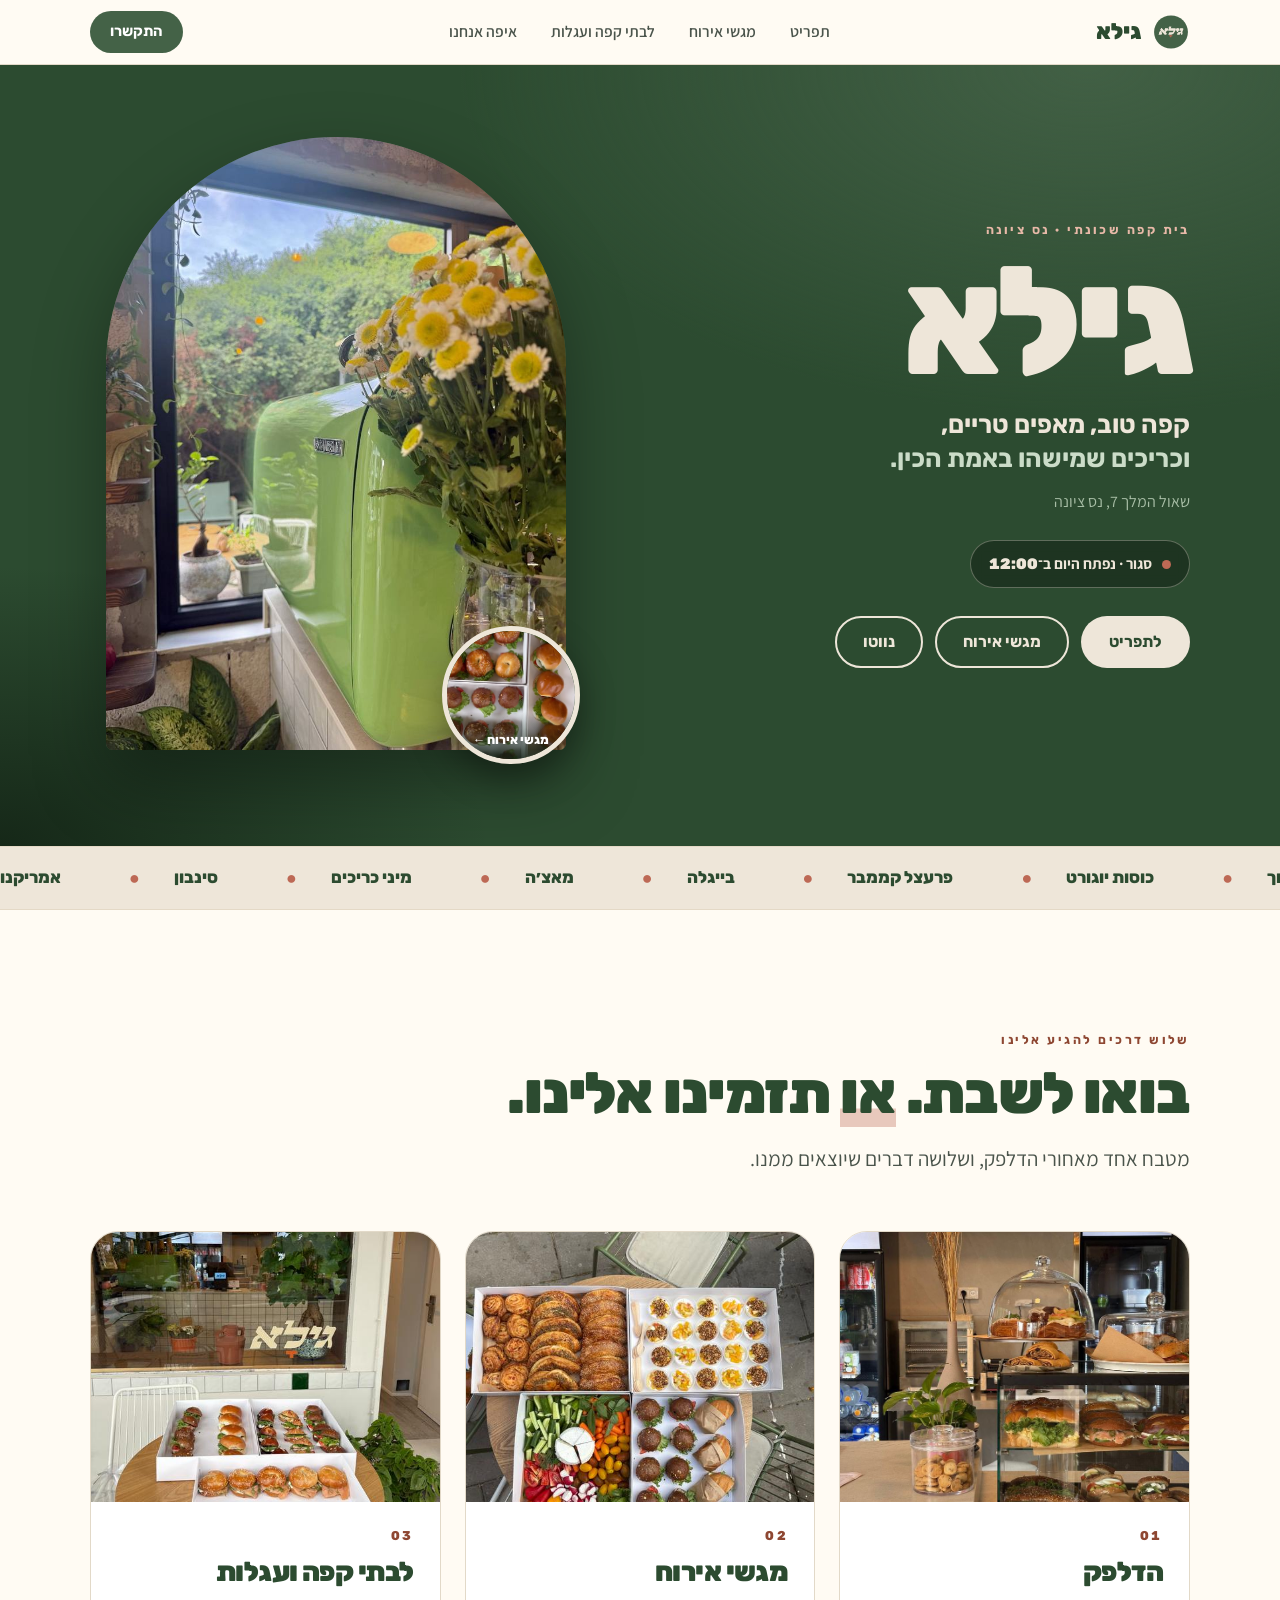
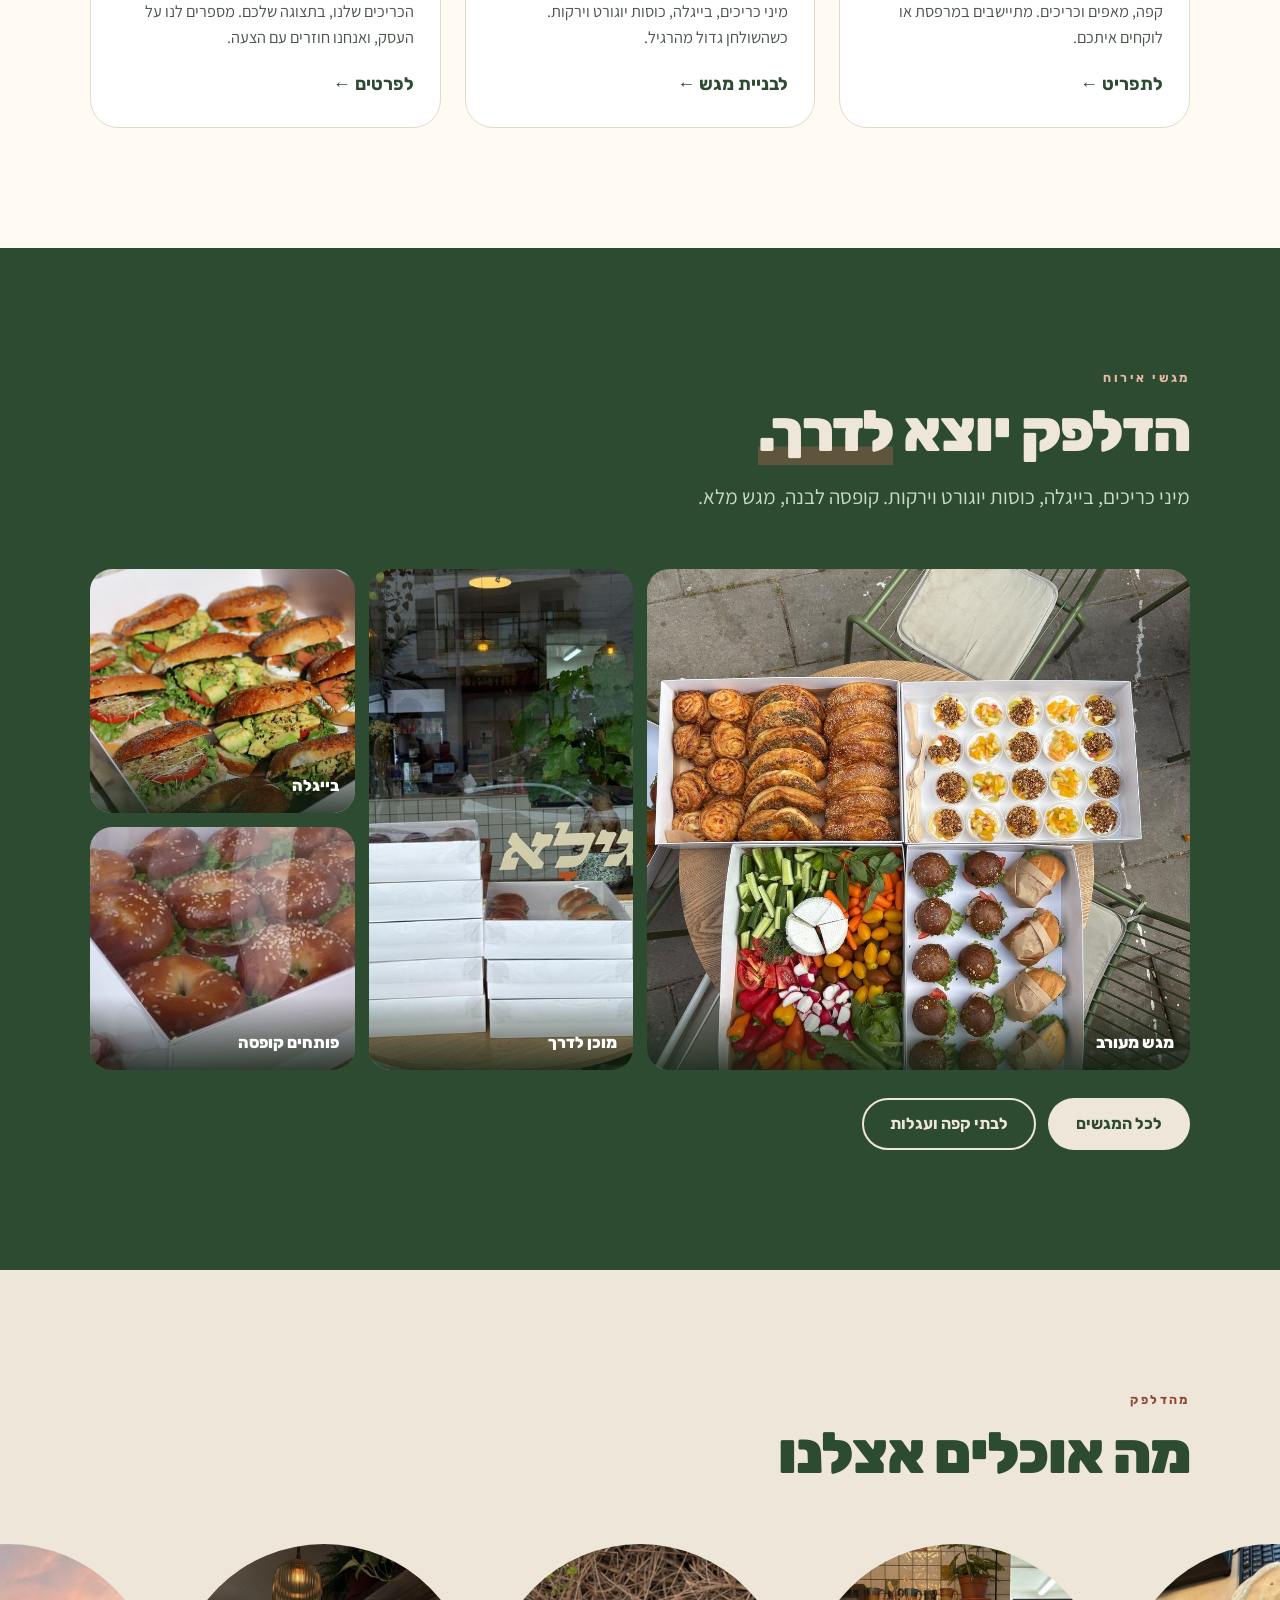
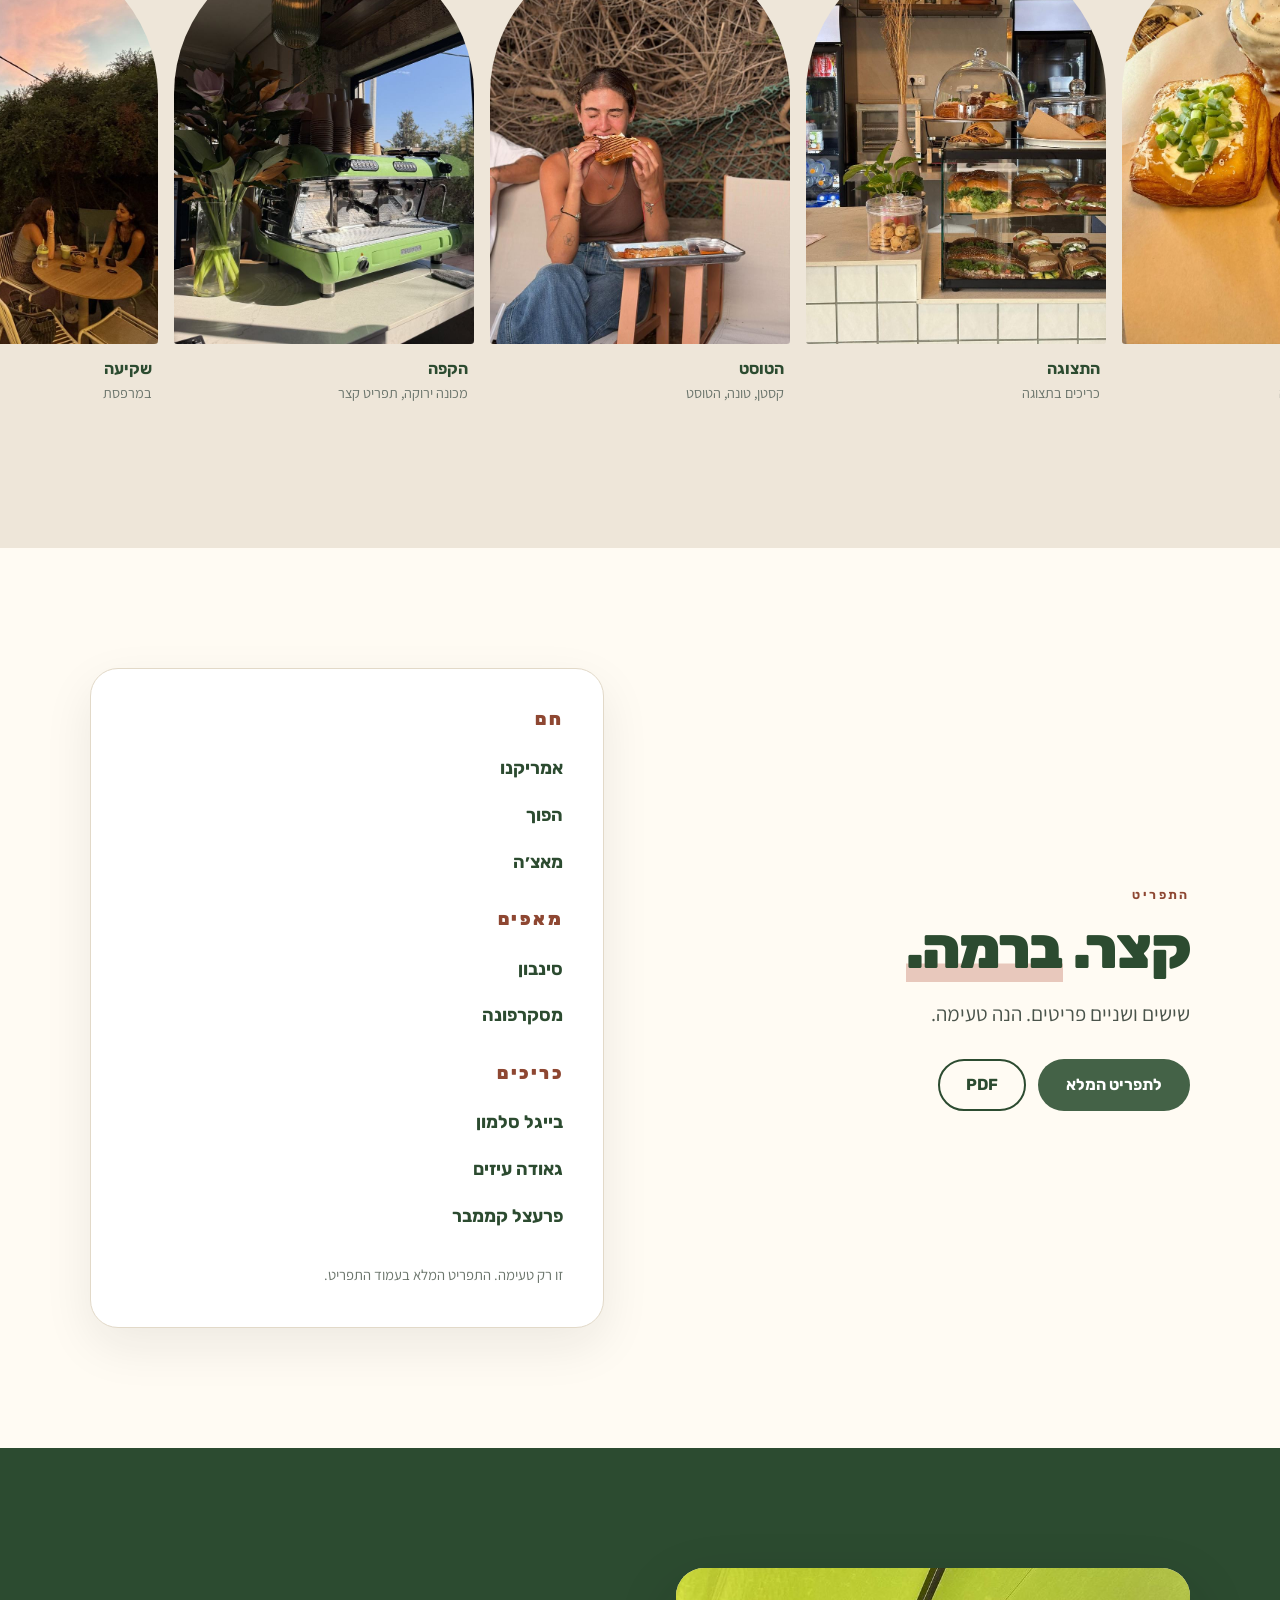
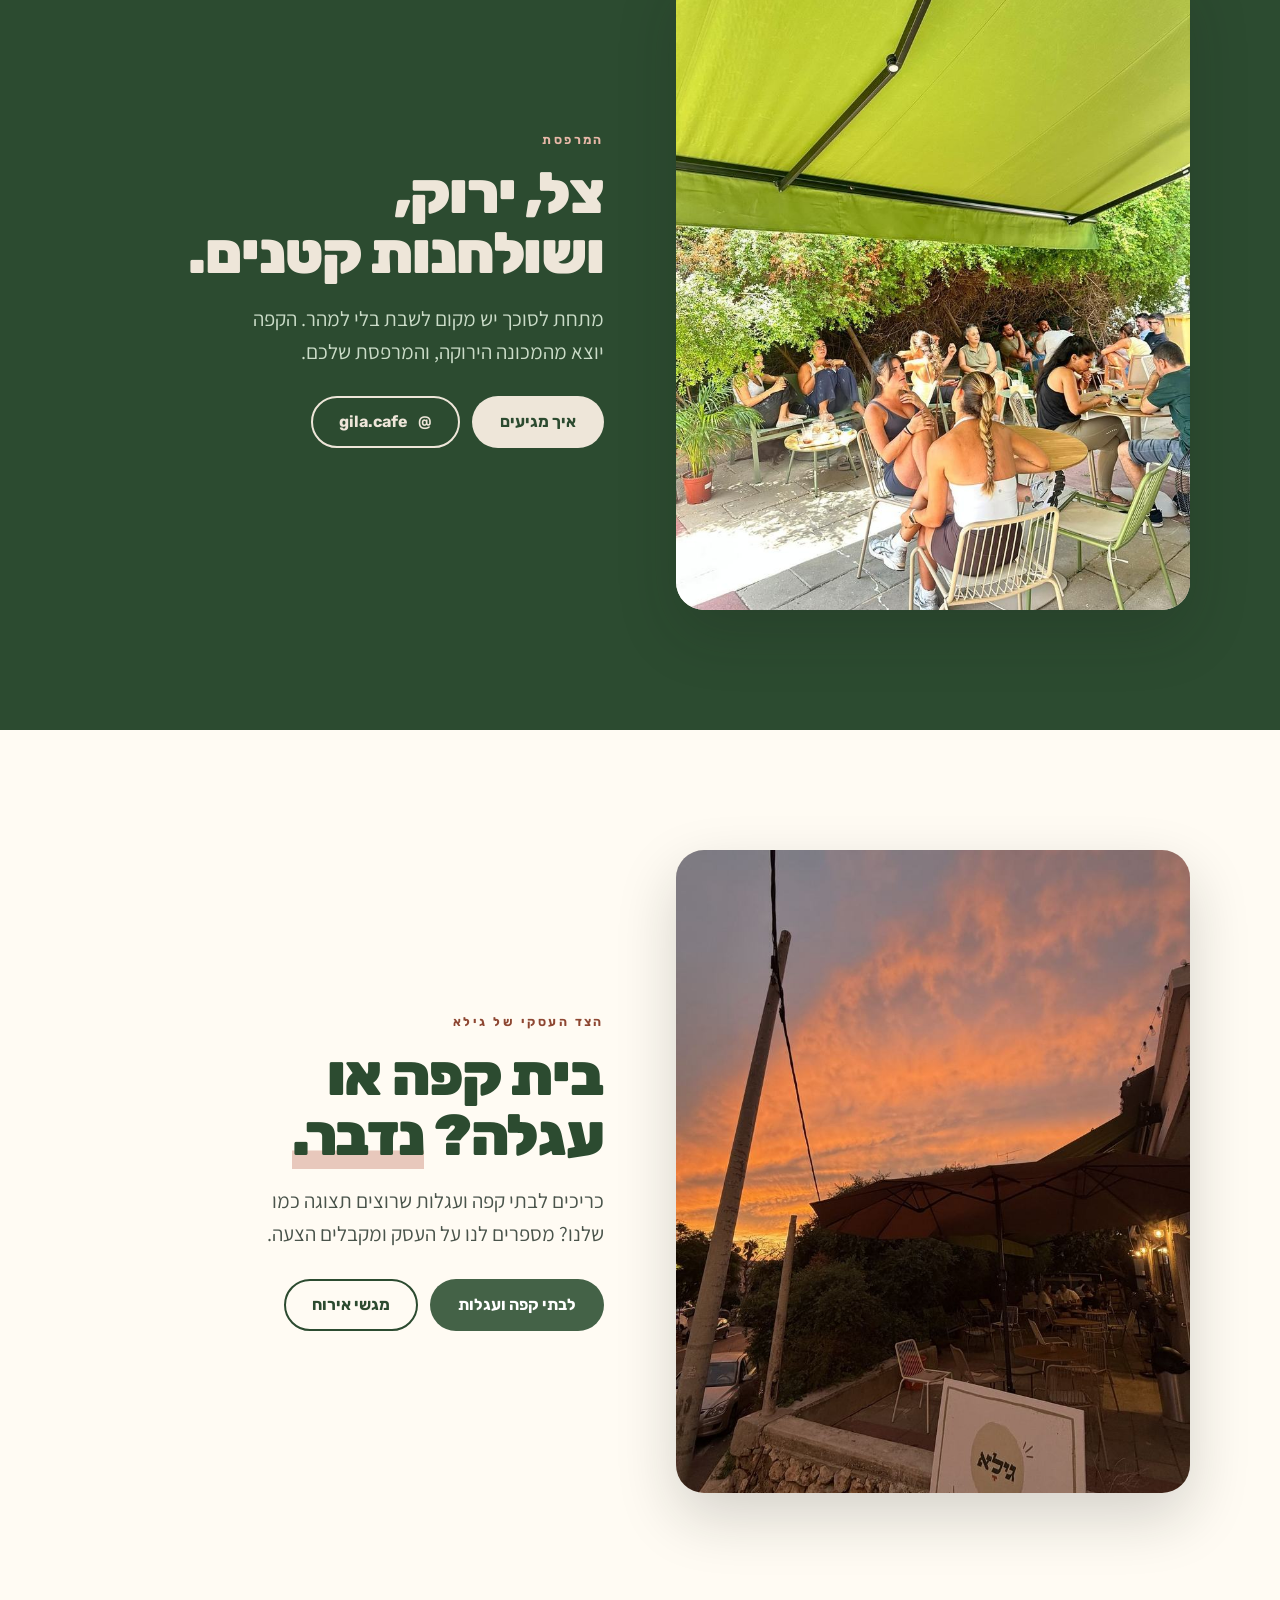
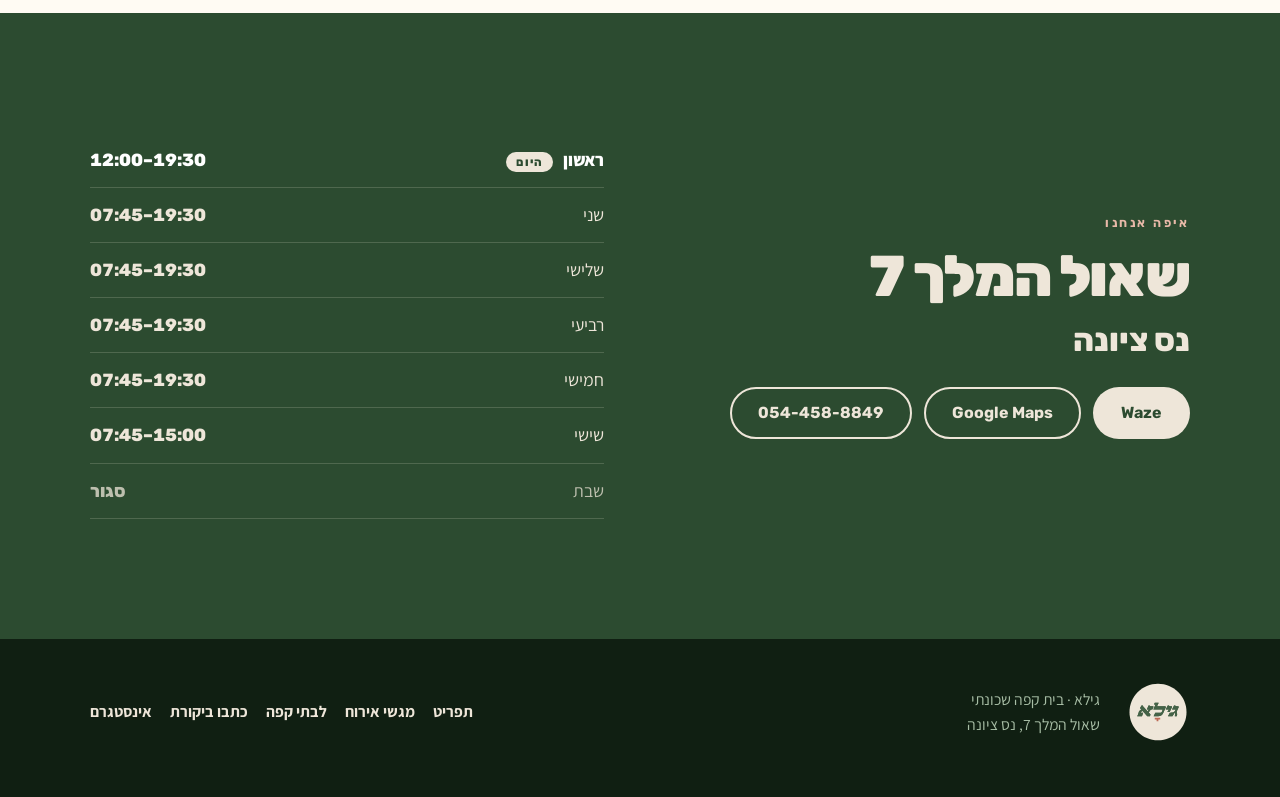
==== commit d5ee19bd: "Remove all prices and price-quote wording from home, trays, b2b Co-Authored-By: Claude Sonnet 5.5 <n" ====
--- a/index.html
+++ b/index.html
@@ -141,28 +141,28 @@
     <div class="rv">
       <p class="eyebrow">התפריט</p>
       <h2>קצר. <span class="mark">ברמה.</span></h2>
-      <p class="lede">שישים ושניים פריטים, מחירים על השולחן, בלי הפתעות. הנה טעימה.</p>
+      <p class="lede">שישים ושניים פריטים. הנה טעימה.</p>
       <div class="row"><a class="btn btn-green" href="menu/">לתפריט המלא</a><a class="btn btn-line" href="menu/gila-menu.pdf">PDF</a></div>
     </div>
     <div class="menu-card rv">
       <h3>חם</h3>
       <dl>
-        <div class="it"><dt>אמריקנו</dt><span class="dots"></span><dd>12 / 14</dd></div>
-        <div class="it"><dt>הפוך</dt><span class="dots"></span><dd>14 / 16</dd></div>
-        <div class="it"><dt>מאצ׳ה</dt><span class="dots"></span><dd>22</dd></div>
+        <div class="it"><dt>אמריקנו</dt></div>
+        <div class="it"><dt>הפוך</dt></div>
+        <div class="it"><dt>מאצ׳ה</dt></div>
       </dl>
       <h3>מאפים</h3>
       <dl>
-        <div class="it"><dt>סינבון</dt><span class="dots"></span><dd>20</dd></div>
-        <div class="it"><dt>מסקרפונה</dt><span class="dots"></span><dd>29</dd></div>
+        <div class="it"><dt>סינבון</dt></div>
+        <div class="it"><dt>מסקרפונה</dt></div>
       </dl>
       <h3>כריכים</h3>
       <dl>
-        <div class="it"><dt>בייגל סלמון</dt><span class="dots"></span><dd>32</dd></div>
-        <div class="it"><dt>גאודה עיזים</dt><span class="dots"></span><dd>31</dd></div>
-        <div class="it"><dt>פרעצל קממבר</dt><span class="dots"></span><dd>32</dd></div>
+        <div class="it"><dt>בייגל סלמון</dt></div>
+        <div class="it"><dt>גאודה עיזים</dt></div>
+        <div class="it"><dt>פרעצל קממבר</dt></div>
       </dl>
-      <p class="small" style="margin:0">מחיר כפול = קטן / גדול. כל המחירים בשקלים.</p>
+      <p class="small" style="margin:0">זו רק טעימה. התפריט המלא בעמוד התפריט.</p>
     </div>
   </div>
 </section>
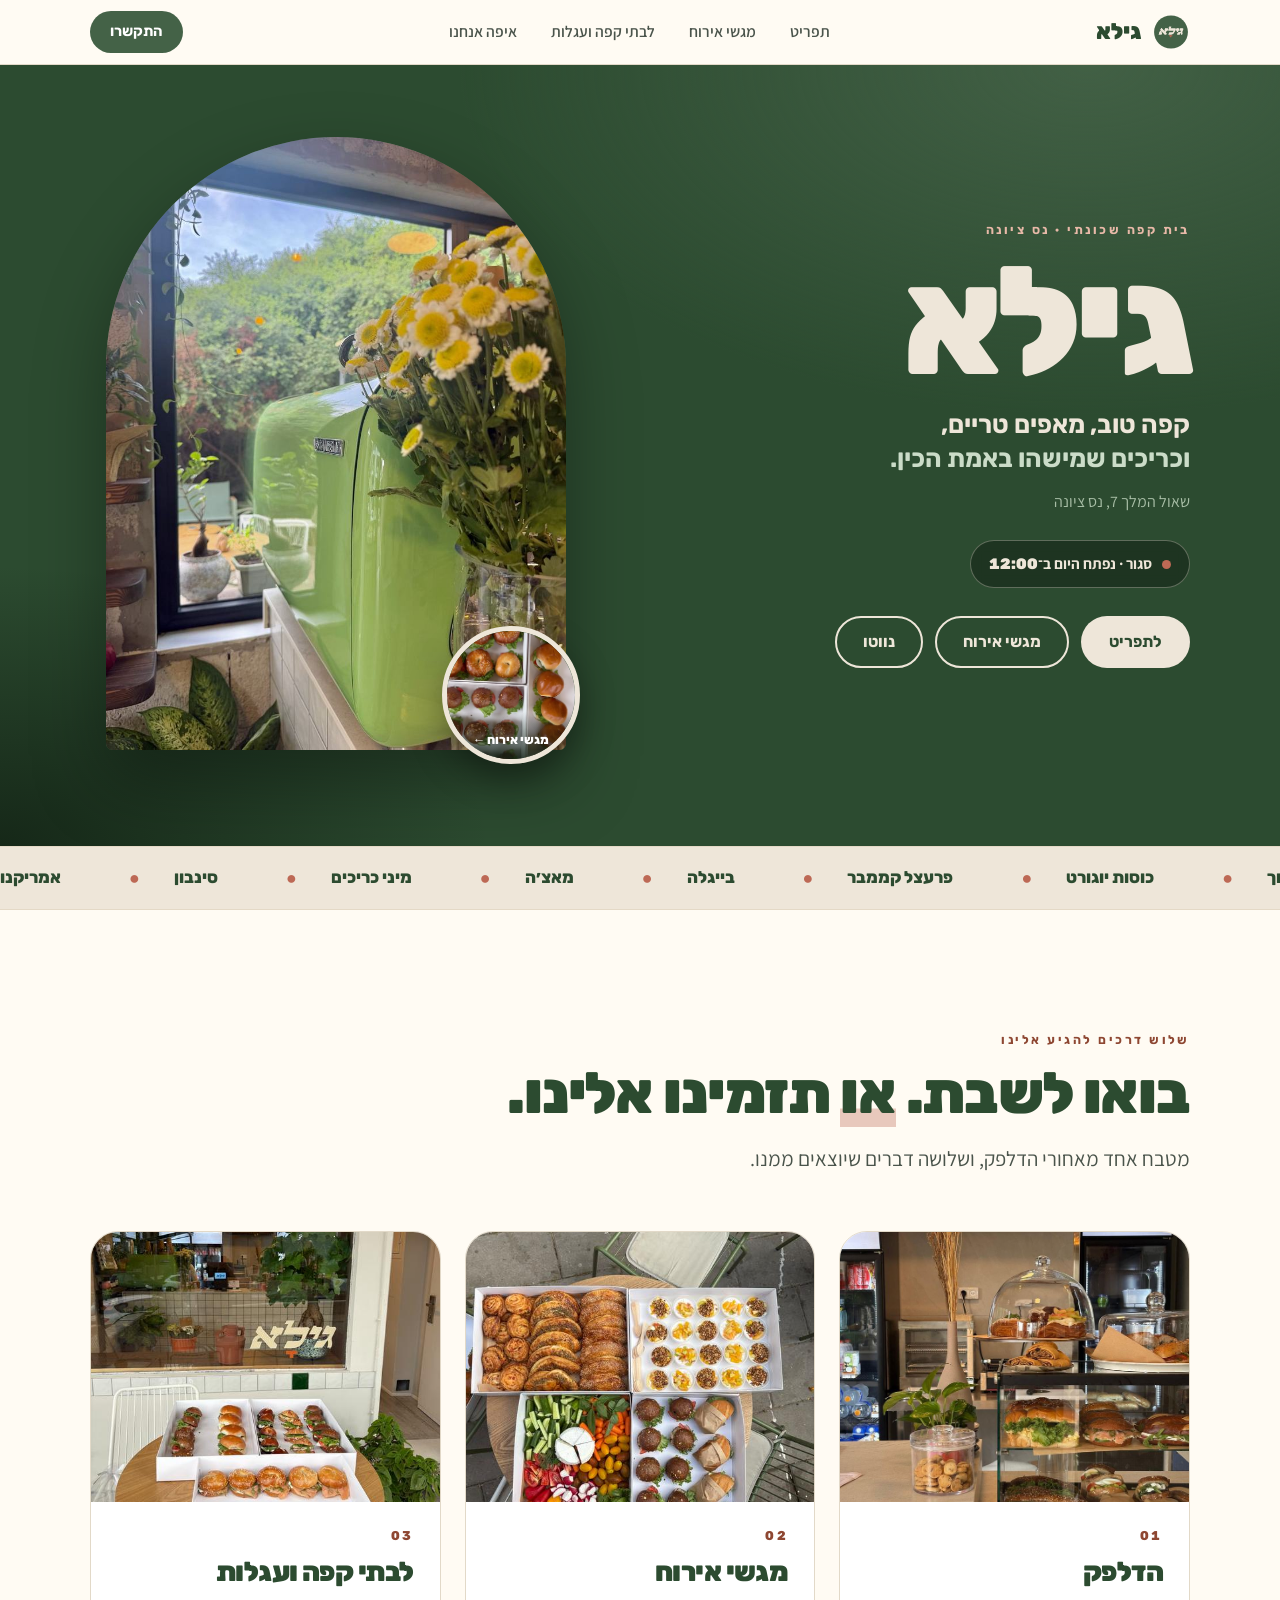
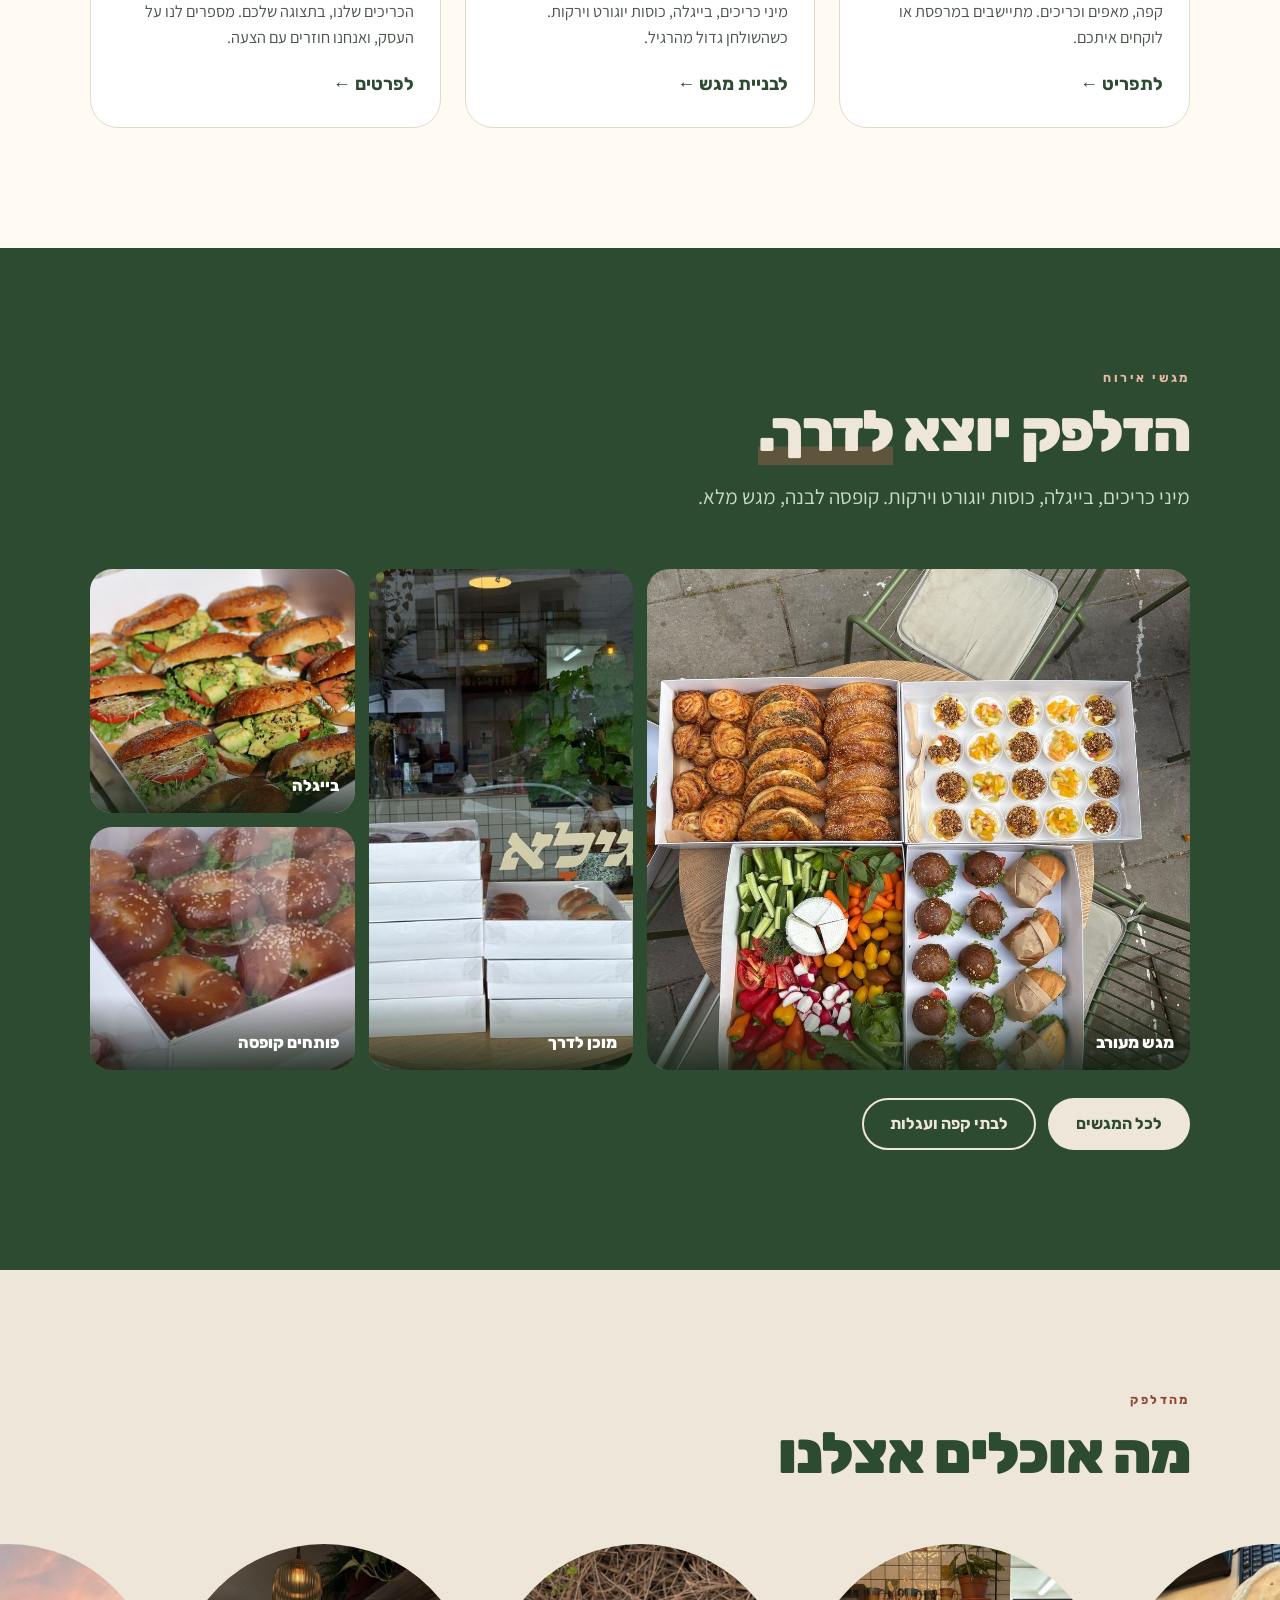
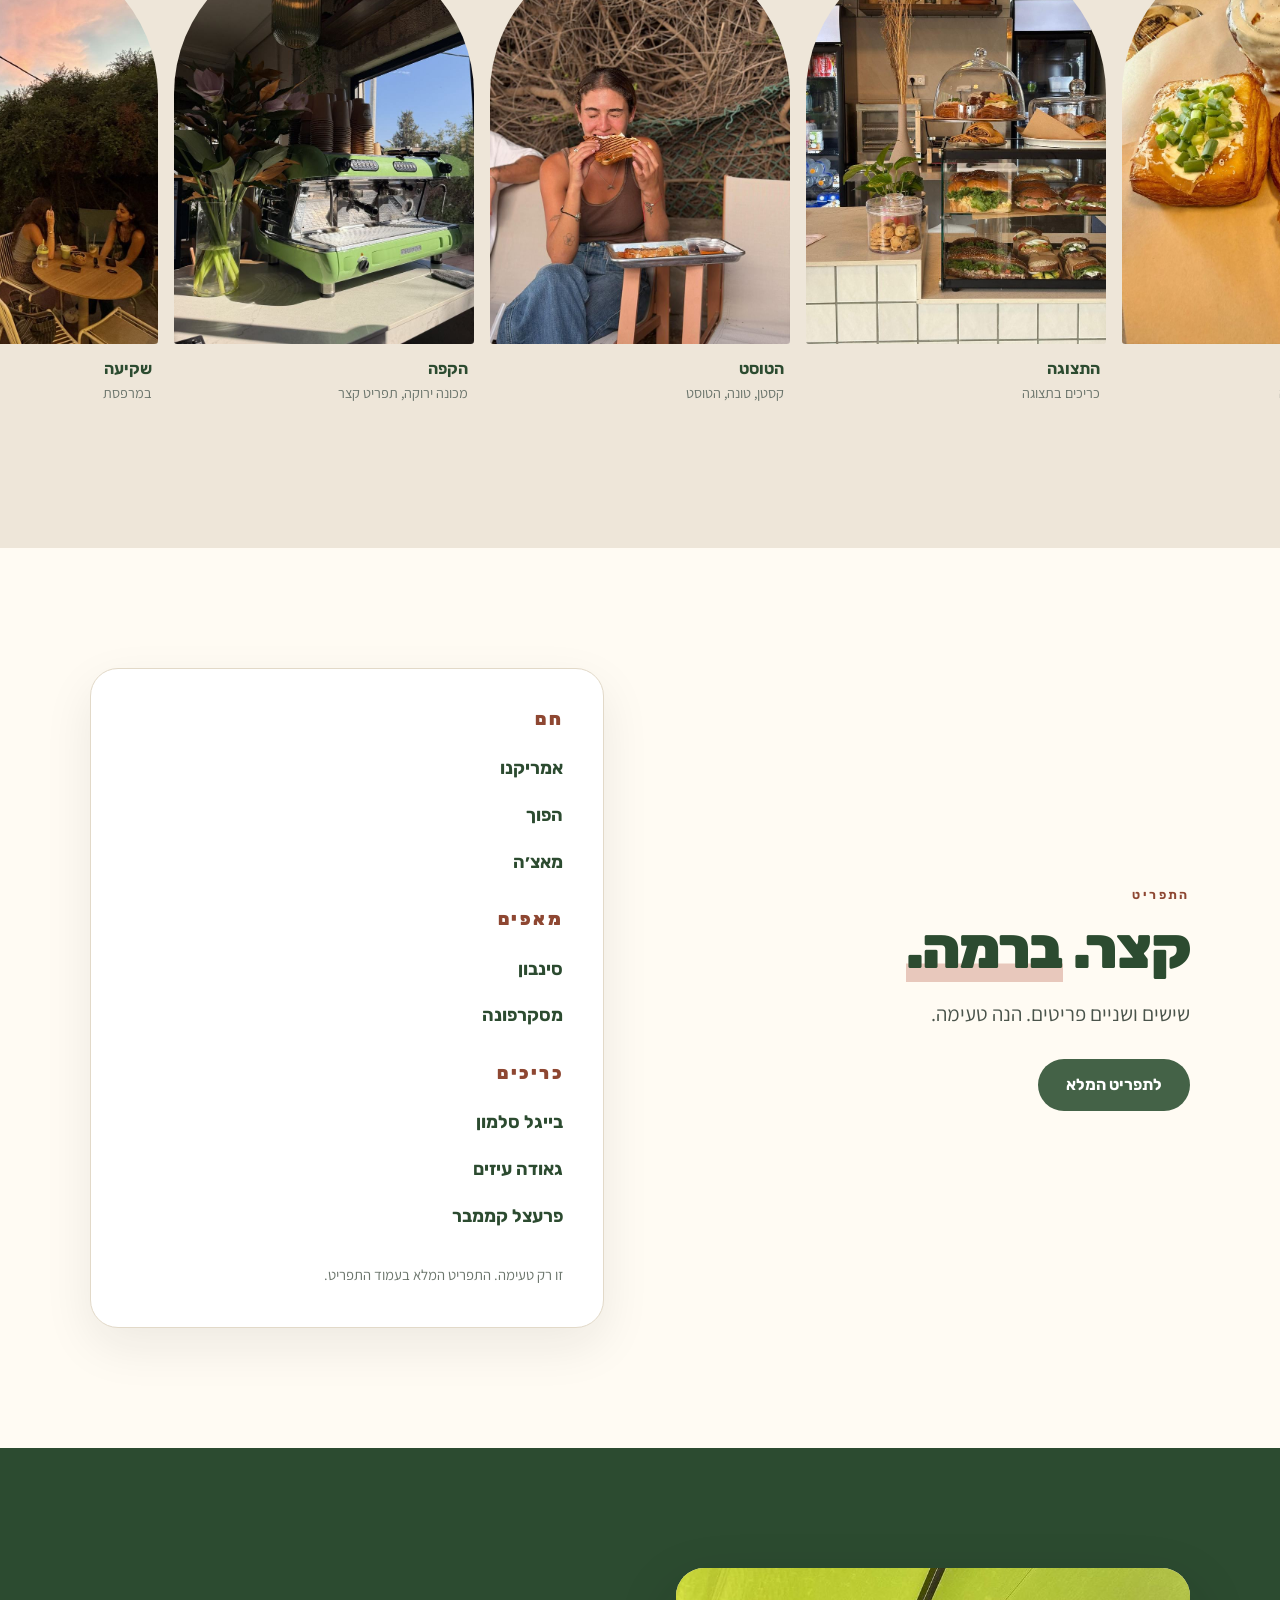
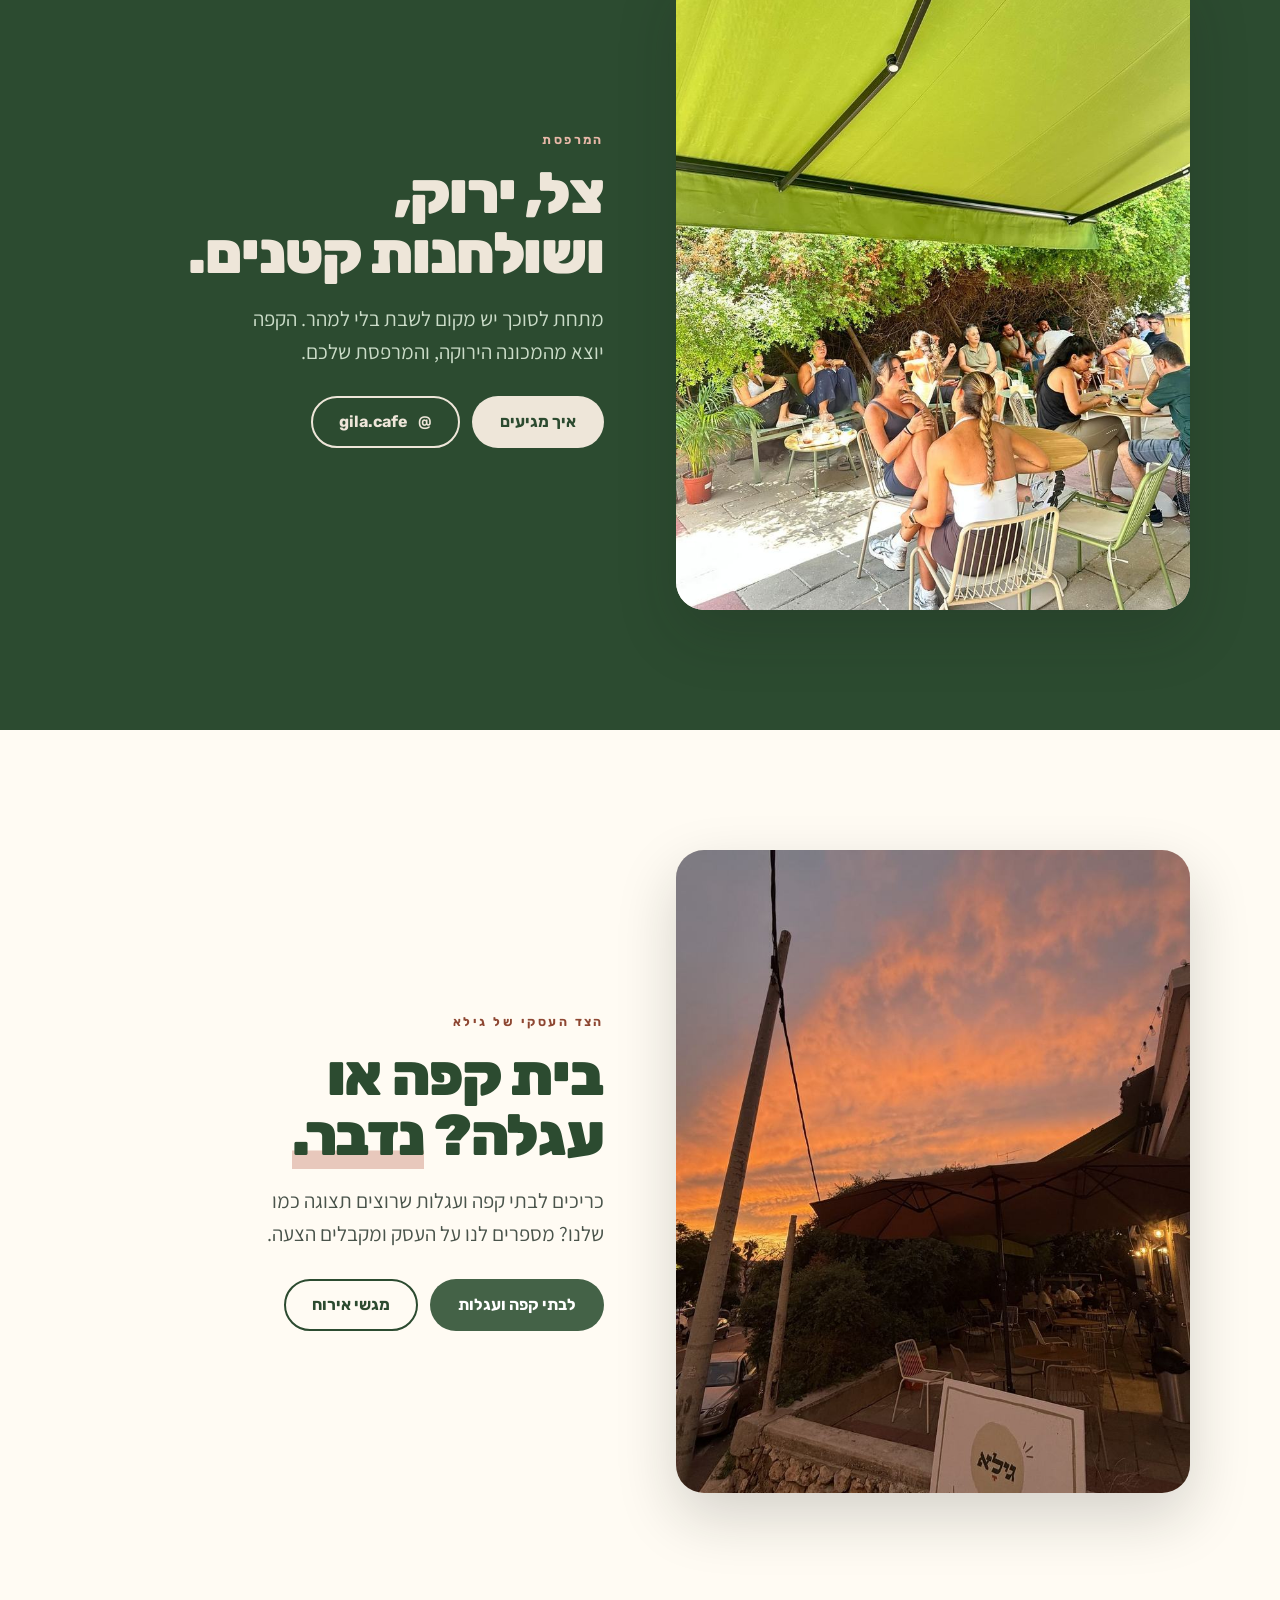
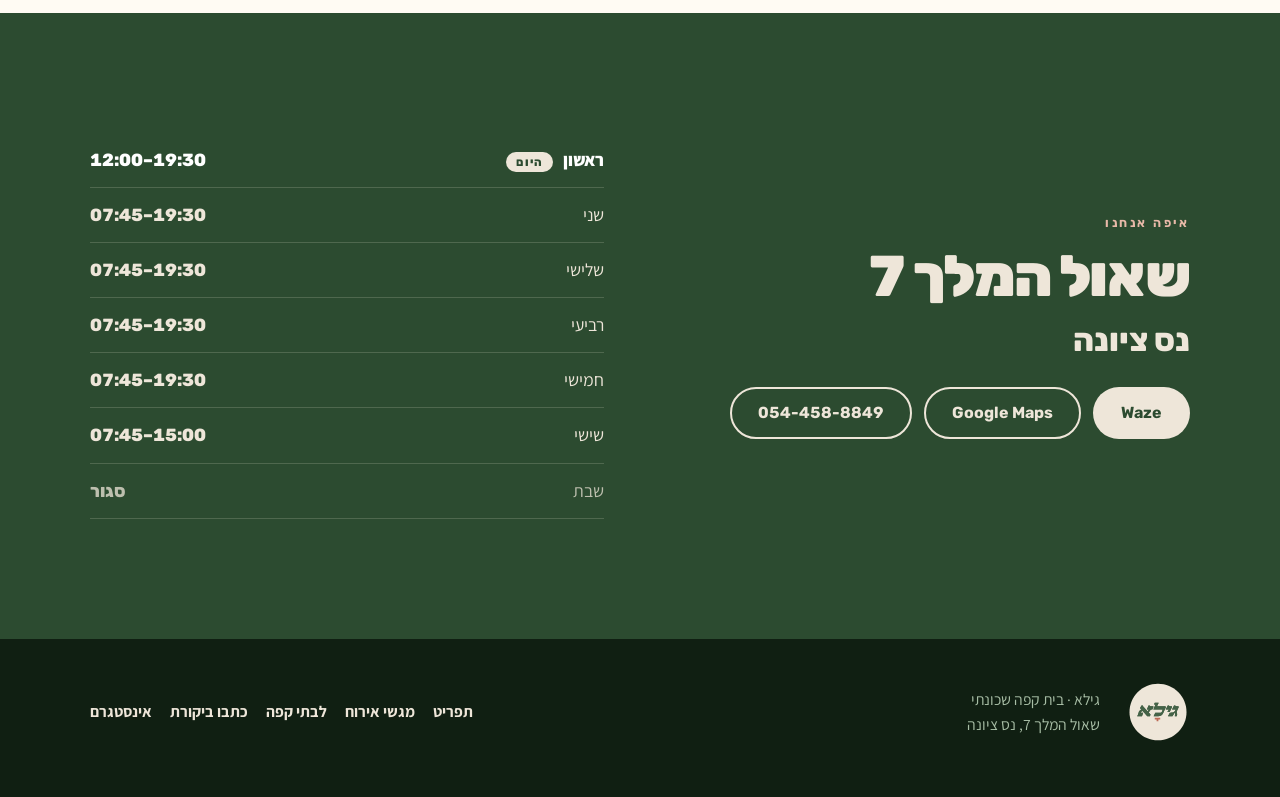
==== commit 79802e38: "Menu: remove all prices, offers JSON-LD and the PDF (it carries prices) Co-Authored-By: Claude Sonne" ====
--- a/index.html
+++ b/index.html
@@ -142,7 +142,7 @@
       <p class="eyebrow">התפריט</p>
       <h2>קצר. <span class="mark">ברמה.</span></h2>
       <p class="lede">שישים ושניים פריטים. הנה טעימה.</p>
-      <div class="row"><a class="btn btn-green" href="menu/">לתפריט המלא</a><a class="btn btn-line" href="menu/gila-menu.pdf">PDF</a></div>
+      <div class="row"><a class="btn btn-green" href="menu/">לתפריט המלא</a></div>
     </div>
     <div class="menu-card rv">
       <h3>חם</h3>
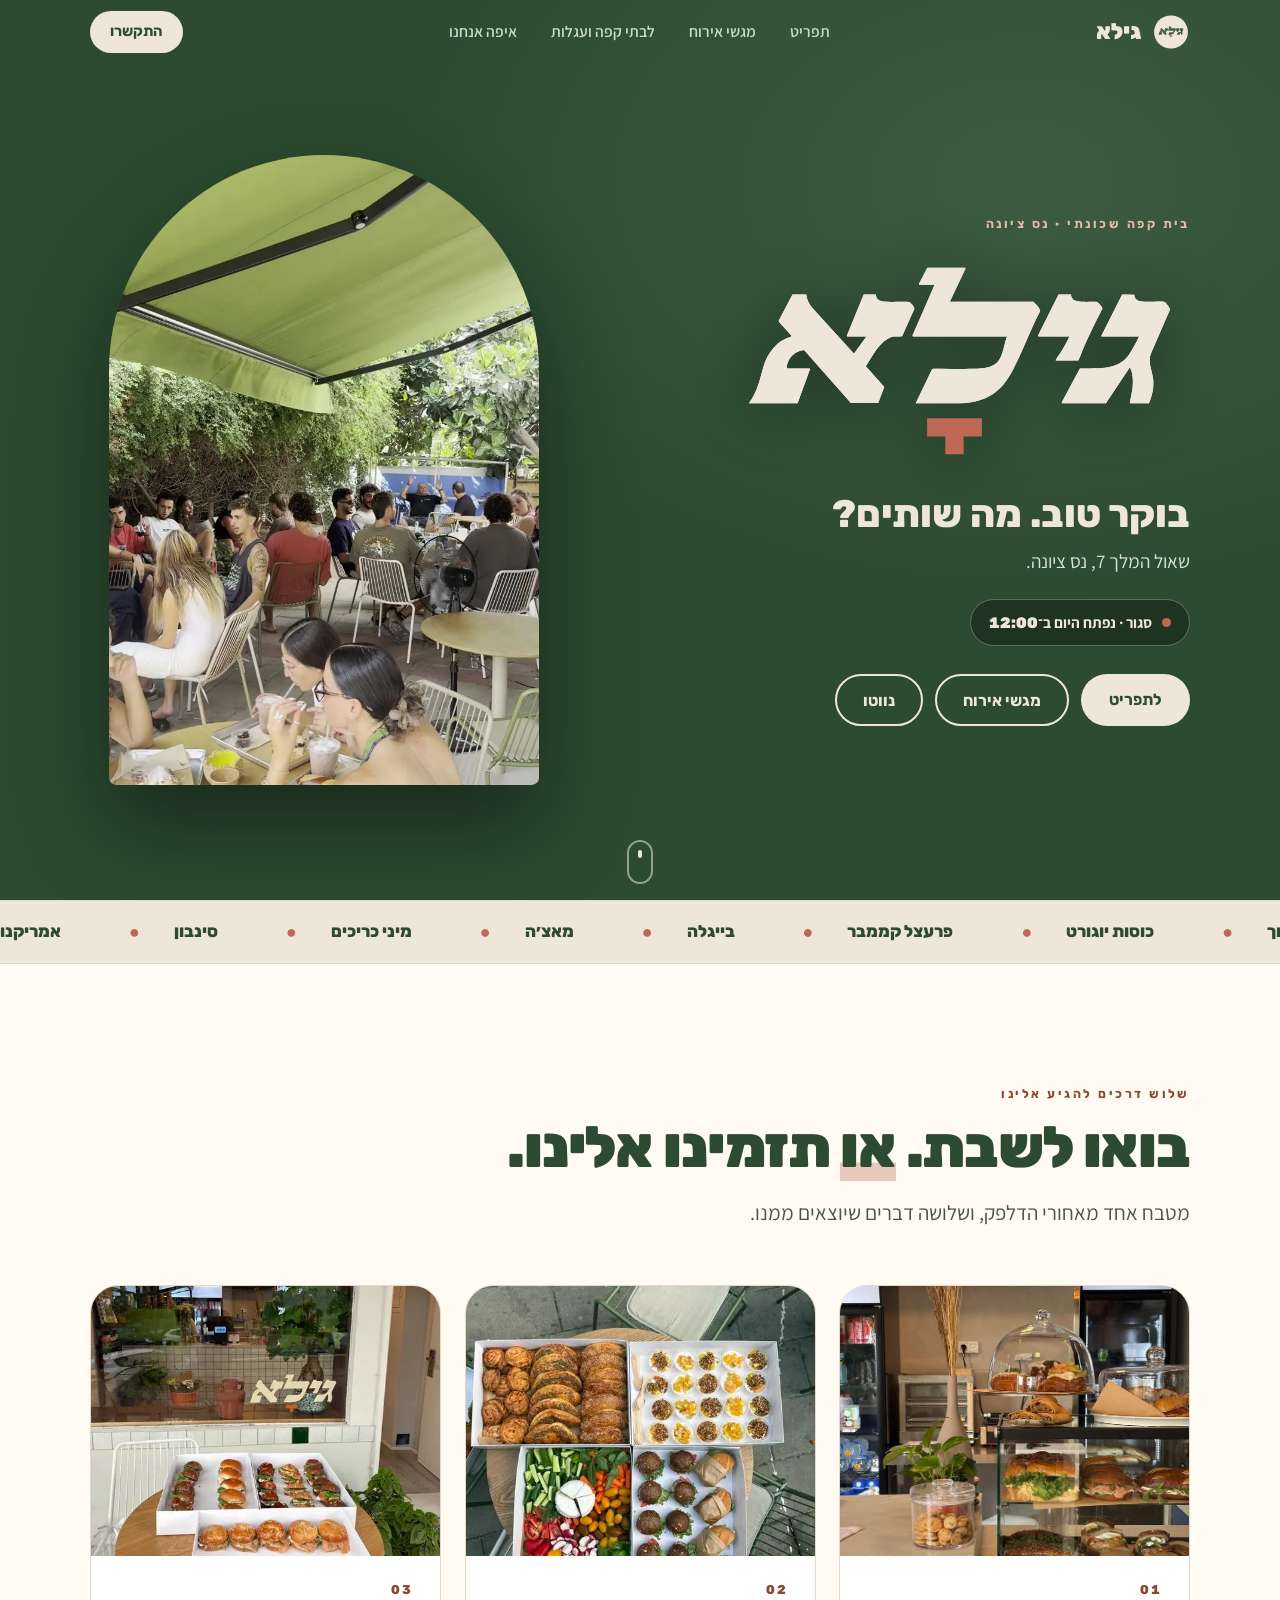
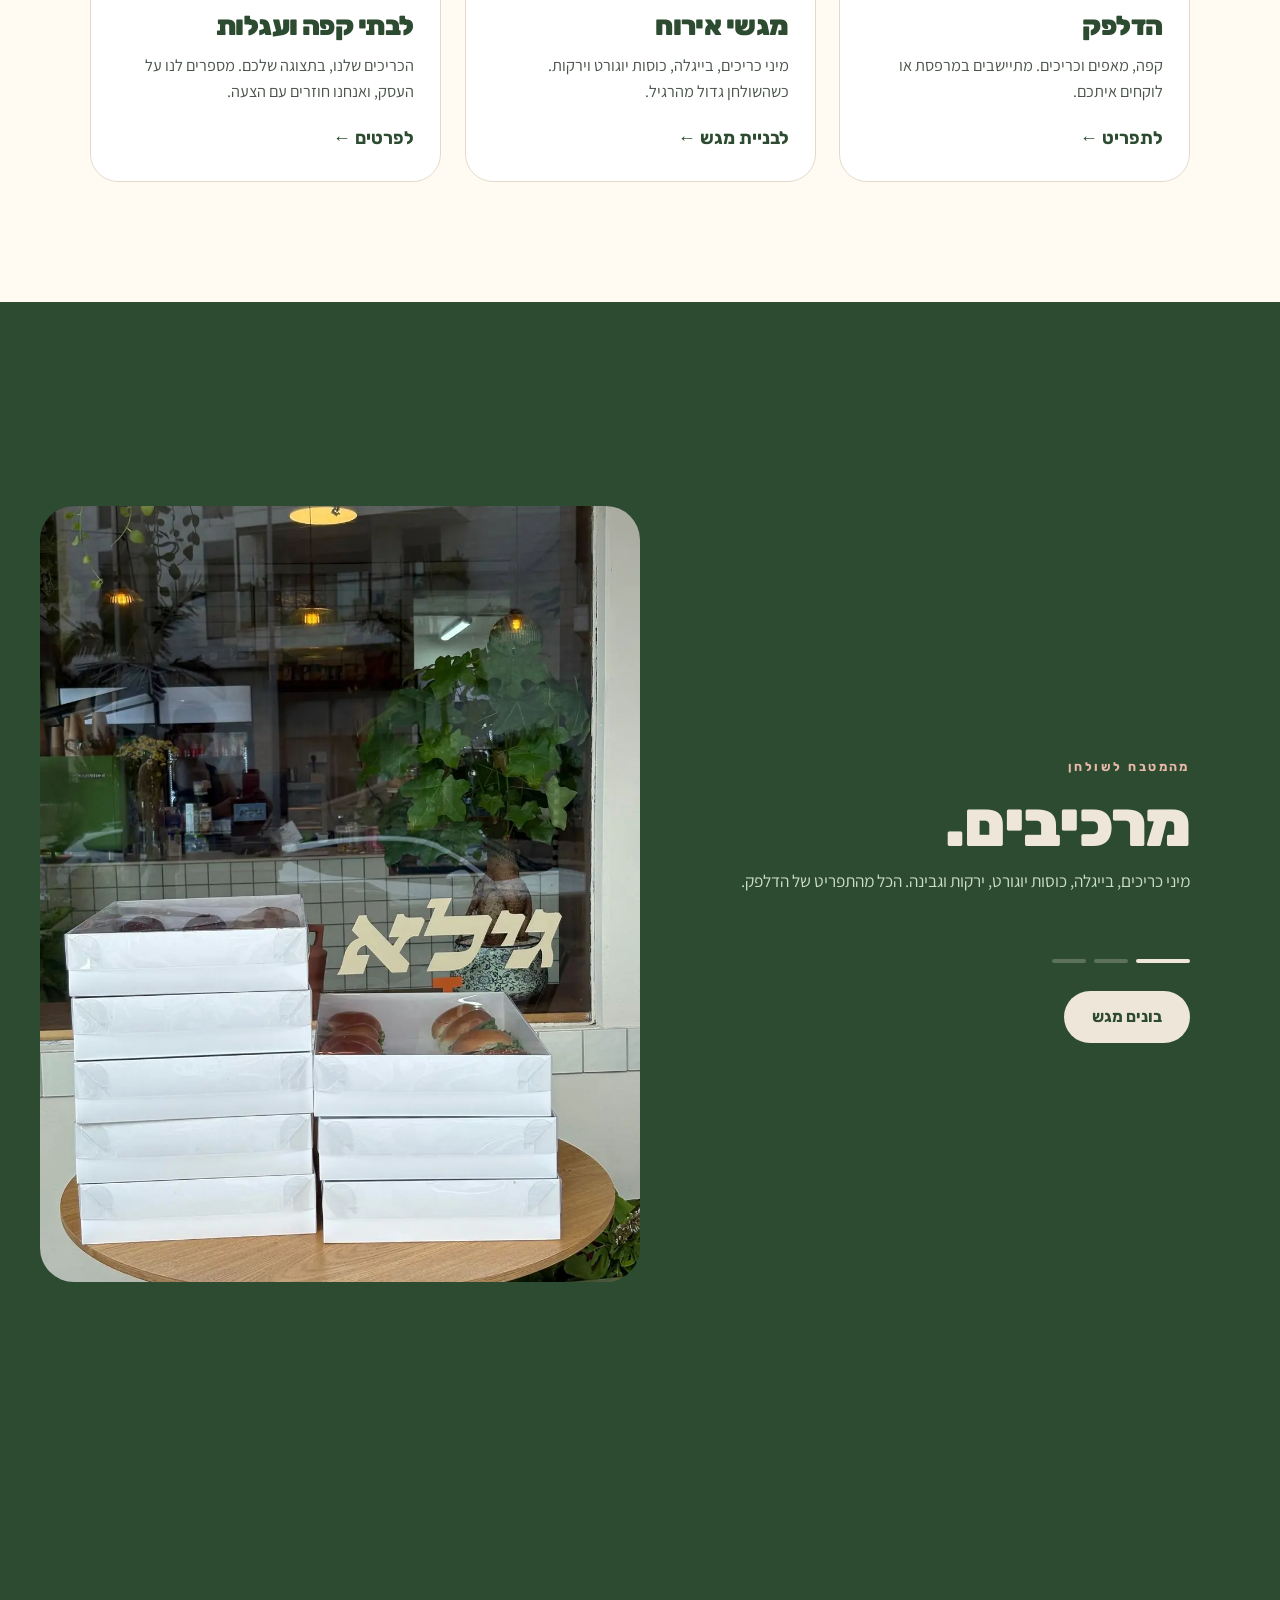
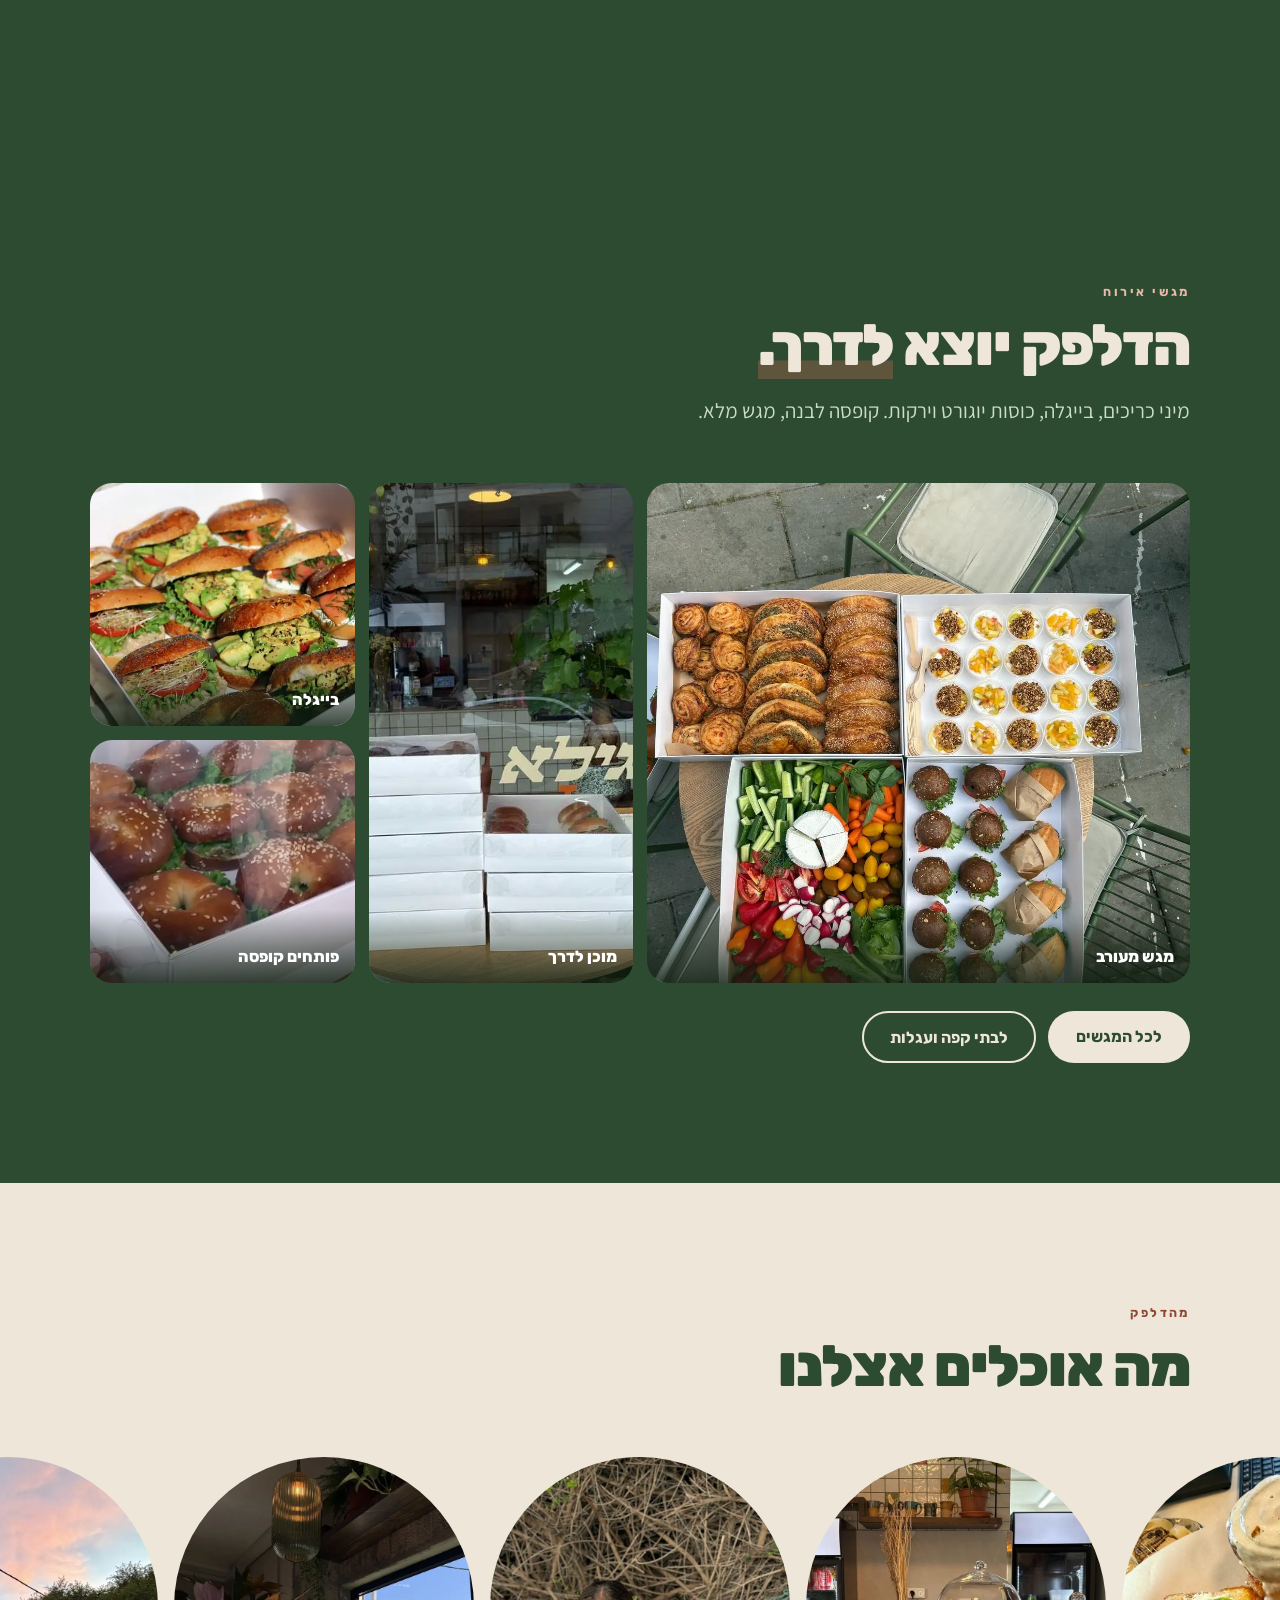
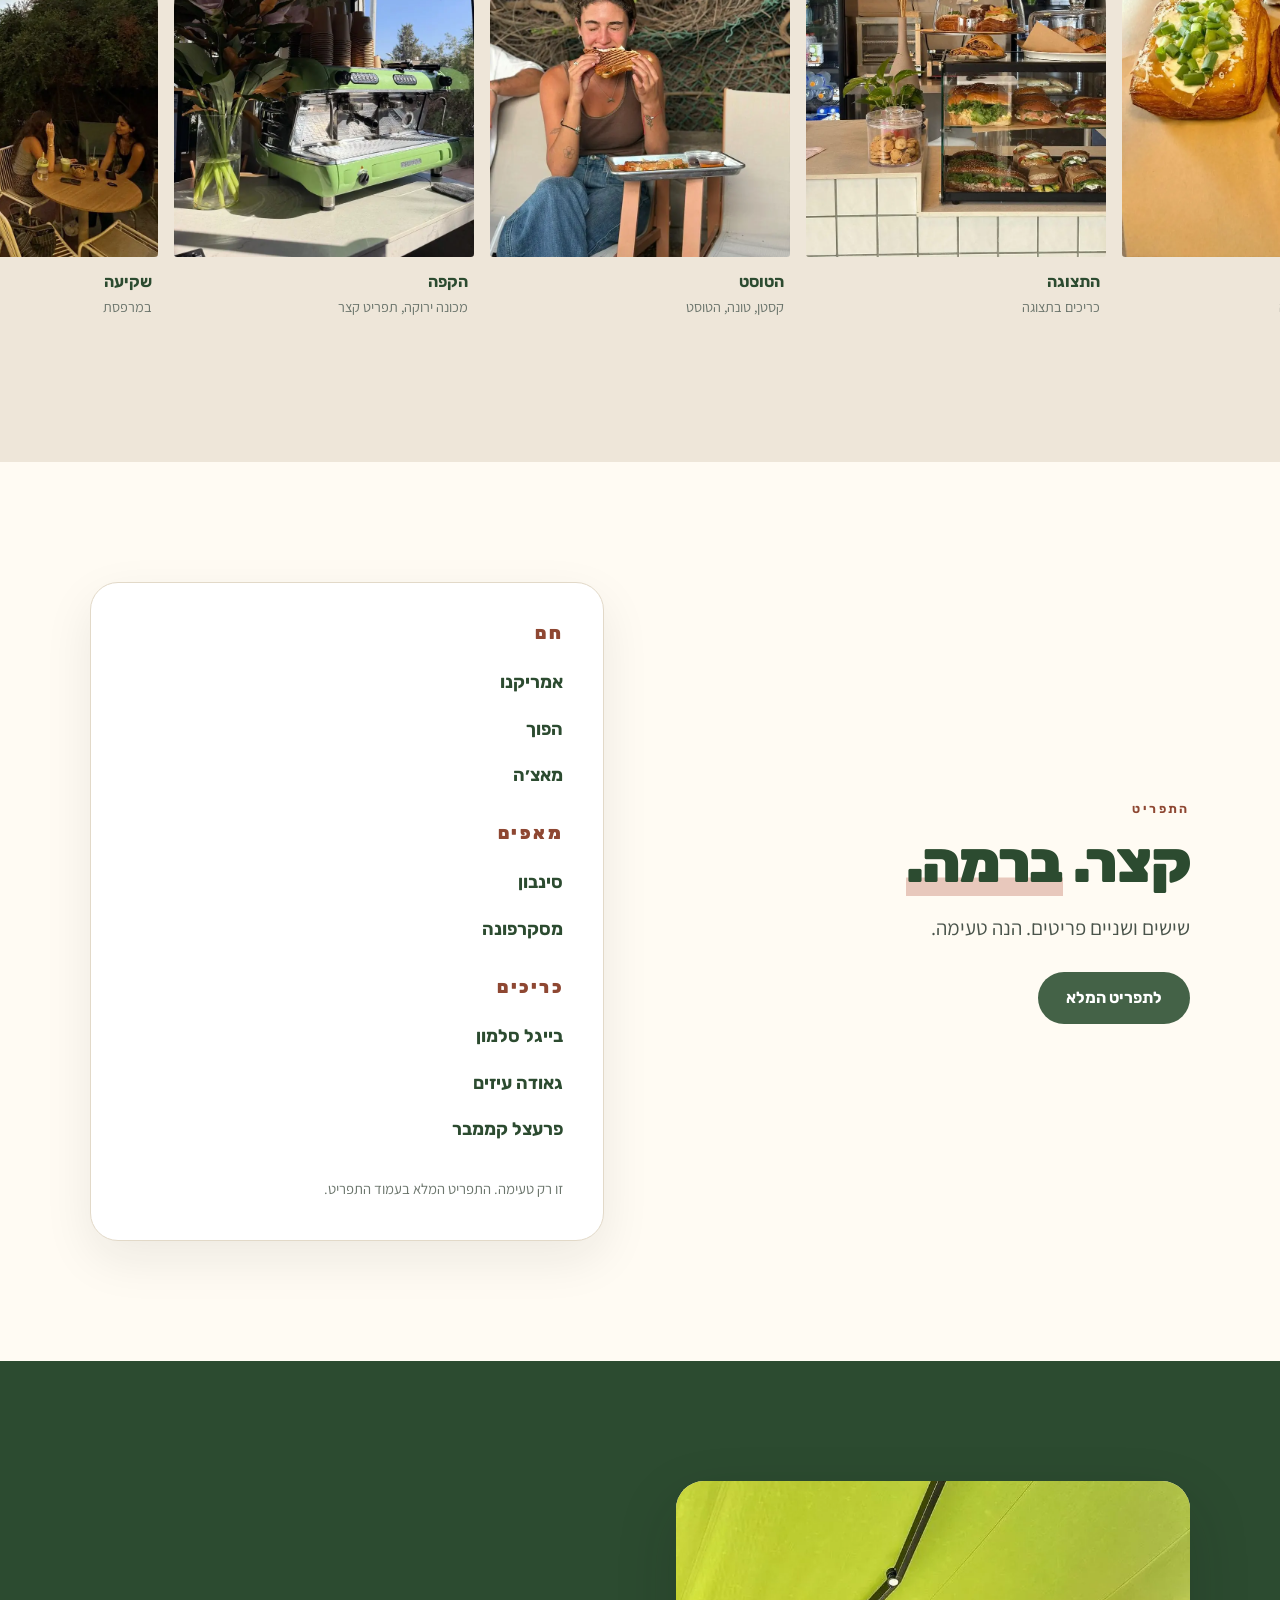
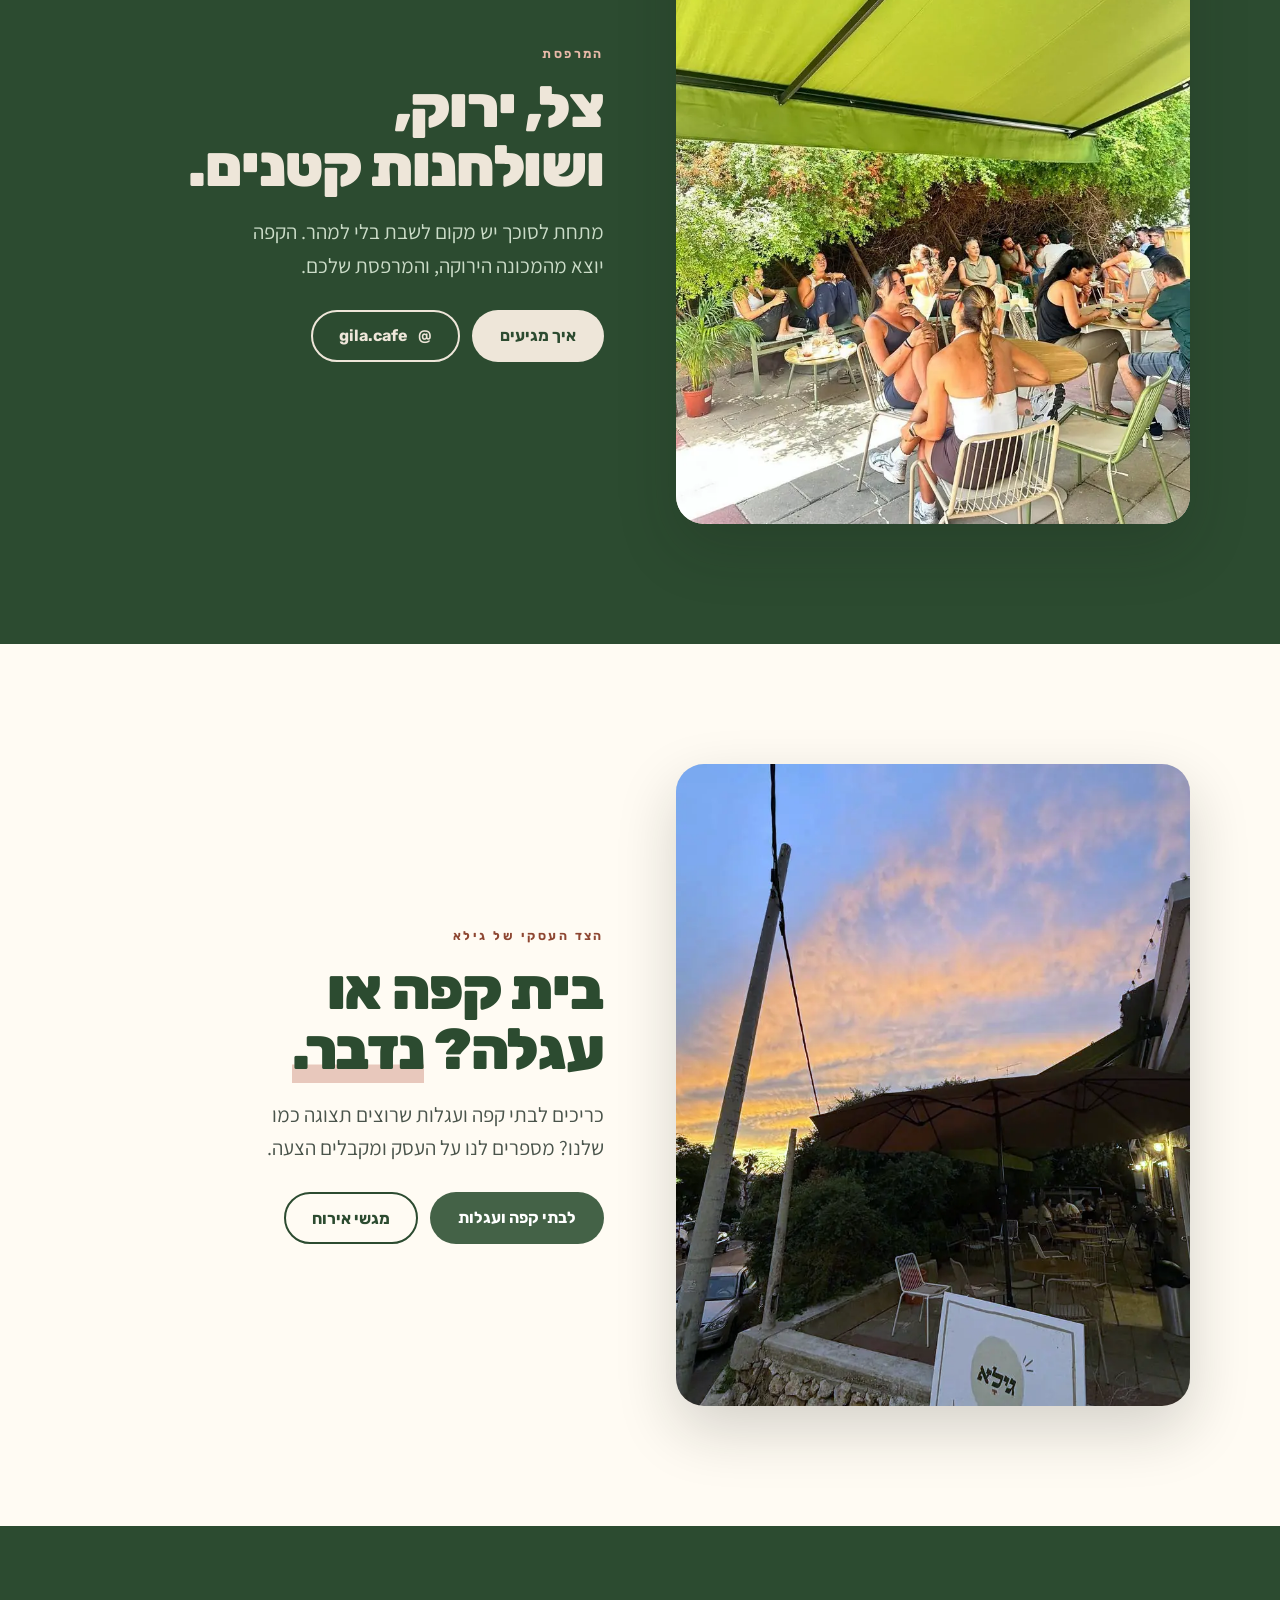
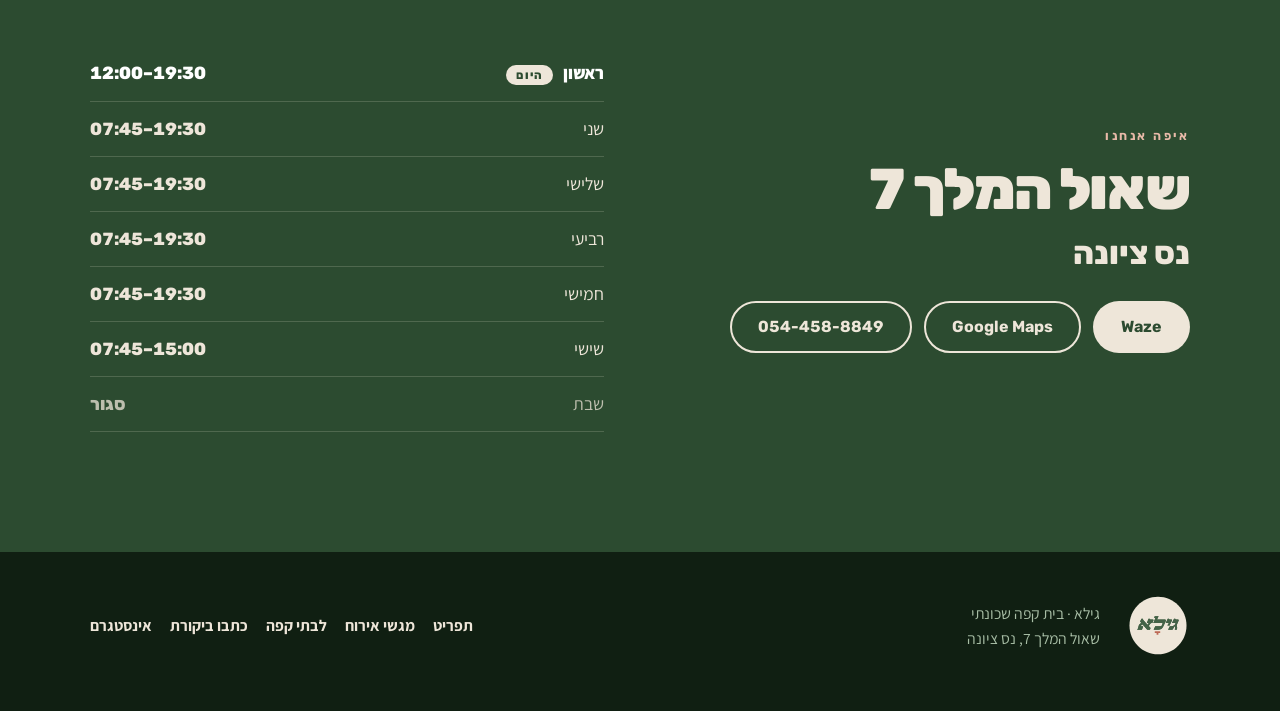
==== commit 6f0931de: "Cinematic v2: intro doors, video hero, time-aware greeting, pinned story, visual tray builder, light" ====
--- a/index.html
+++ b/index.html
@@ -18,8 +18,11 @@
 <meta name="twitter:card" content="summary_large_image">
 <link rel="preconnect" href="https://fonts.googleapis.com">
 <link rel="preconnect" href="https://fonts.gstatic.com" crossorigin>
-<link rel="stylesheet" href="https://fonts.googleapis.com/css2?family=Rubik:wght@500;700;800;900&family=Assistant:wght@400;600;700&display=swap">
-<link rel="preload" as="image" href="photos/n-machine-800.jpg" fetchpriority="high">
+<link rel="stylesheet" href="https://fonts.googleapis.com/css2?family=Rubik:wght@500;700;800;900&family=Assistant:wght@400;600;700&display=swap" media="print" onload="this.media='all'">
+<noscript><link rel="stylesheet" href="https://fonts.googleapis.com/css2?family=Rubik:wght@500;700;800;900&family=Assistant:wght@400;600;700&display=swap"></noscript>
+<link rel="preload" as="image" href="brand/logo-wordmark-cream.svg" fetchpriority="high">
+<link rel="preload" as="image" href="photos/hero-poster.webp" fetchpriority="high">
+<script>try{if(sessionStorage.getItem("gila-intro"))document.documentElement.classList.add("skip-intro")}catch(e){}</script>
 <link rel="stylesheet" href="gila.css">
 <script type="application/ld+json">
 {
@@ -31,16 +34,17 @@
   "openingHours":["Su 12:00-19:30","Mo-Th 07:45-19:30","Fr 07:45-15:00"],
   "url":"https://idobachartau.github.io/gila-cafe/",
   "hasMenu":"https://idobachartau.github.io/gila-cafe/menu/",
-  "image":["https://idobachartau.github.io/gila-cafe/photos/og.jpg","https://idobachartau.github.io/gila-cafe/photos/n-machine.jpg","https://idobachartau.github.io/gila-cafe/photos/n-awning.jpg"],
+  "image":["https://idobachartau.github.io/gila-cafe/photos/og.jpg","https://idobachartau.github.io/gila-cafe/photos/n-machine.webp","https://idobachartau.github.io/gila-cafe/photos/n-awning.webp"],
   "sameAs":["https://instagram.com/gila.cafe","https://maps.google.com/?cid=8548398441999412926"]
 }
 </script>
 </head>
 <body>
-
-<nav class="nav" aria-label="ראשי">
-  <div class="wrap">
-    <a class="brand" href="./"><img src="brand/logo-badge-green.svg" alt="" width="38" height="35">גילא</a>
+<div class="intro" aria-hidden="true"><i></i><i></i><img class="badge" src="brand/logo-badge-cream.svg" alt="" width="120" height="109"></div>
+
+<nav class="nav nav--over" aria-label="ראשי">
+  <div class="wrap">
+    <a class="brand" href="./"><img class="lg-g" src="brand/logo-badge-green.svg" alt="" width="38" height="35"><img class="lg-c" src="brand/logo-badge-cream.svg" alt="" width="38" height="35">גילא</a>
     <ul>
       <li><a href="menu/">תפריט</a></li>
       <li><a href="trays/">מגשי אירוח</a></li>
@@ -49,33 +53,31 @@
     </ul>
     <a class="btn btn-green btn-sm call" href="tel:+972544588849">התקשרו</a>
   </div>
+  <div class="progress" aria-hidden="true"></div>
 </nav>
 
-<header class="hero on-dark">
-  <div class="wrap">
-    <div>
-      <p class="eyebrow">בית קפה שכונתי · נס ציונה</p>
-      <h1>גילא</h1>
-      <p class="sub"><span>קפה טוב, מאפים טריים,</span> וכריכים שמישהו באמת הכין.</p>
-      <p class="tag">שאול המלך 7, נס ציונה</p>
-      <div class="status" id="status" data-status data-state="closed" role="status"><span class="dot"></span><span class="t">בודקים אם פתוח…</span></div>
-      <div class="row">
+<header class="hero2 on-dark" data-tod="day">
+  <div class="wrap hero-in">
+    <div class="hero-media" aria-hidden="true">
+      <video src="photos/hero.mp4" poster="photos/hero-poster.webp" autoplay muted loop playsinline preload="auto"></video>
+    </div>
+    <div class="hero-tx">
+      <p class="eyebrow" data-in="1">בית קפה שכונתי · נס ציונה</p>
+      <h1><img src="brand/logo-wordmark-cream.svg" alt="גילא" width="464" height="228"></h1>
+      <p class="greet" id="greet" data-in="3">קפה טוב, מאפים טריים, וכריכים שמישהו באמת הכין.</p>
+      <p class="sub" data-in="3">שאול המלך 7, נס ציונה.</p>
+      <div class="status" id="status" data-status data-state="closed" role="status" data-in="4"><span class="dot"></span><span class="t">בודקים אם פתוח…</span></div>
+      <div class="row" data-in="5">
         <a class="btn btn-cream" href="menu/">לתפריט</a>
         <a class="btn btn-line" href="trays/">מגשי אירוח</a>
         <a class="btn btn-line" href="https://waze.com/ul?q=%D7%A9%D7%90%D7%95%D7%9C%20%D7%94%D7%9E%D7%9C%D7%9A%207%20%D7%A0%D7%A1%20%D7%A6%D7%99%D7%95%D7%A0%D7%94&navigate=yes" rel="noopener">נווטו</a>
       </div>
     </div>
-    <div class="frame">
-      <div class="arch"><img src="photos/n-machine-800.jpg" srcset="photos/n-machine-800.jpg 800w, photos/n-machine.jpg 1200w" sizes="(min-width:900px) 460px, 90vw" width="800" height="1067" alt="מכונת האספרסו הירוקה של גילא וזר פרחים ליד החלון" fetchpriority="high"></div>
-      <a class="bubble" href="trays/" aria-label="מגשי אירוח"><video src="photos/vid3.mp4" poster="photos/vid3.jpg" autoplay muted loop playsinline preload="metadata"></video><span>מגשי אירוח ←</span></a>
-    </div>
-  </div>
+  </div>
+  <span class="cue" aria-hidden="true"></span>
 </header>
 
-<div class="marquee" aria-hidden="true"><div class="track">
-  <span>אמריקנו</span><i>●</i><span>סינבון</span><i>●</i><span>מיני כריכים</span><i>●</i><span>מאצ׳ה</span><i>●</i><span>בייגלה</span><i>●</i><span>פרעצל קממבר</span><i>●</i><span>כוסות יוגורט</span><i>●</i><span>הפוך</span><i>●</i><span>ירקות וגבינה</span><i>●</i><span>נמסיס שוקולד</span><i>●</i>
-  <span>אמריקנו</span><i>●</i><span>סינבון</span><i>●</i><span>בייגל סלמון</span><i>●</i><span>מאצ׳ה</span><i>●</i><span>מסקרפונה</span><i>●</i><span>פרעצל קממבר</span><i>●</i><span>הפוך</span><i>●</i><span>גאודה עיזים</span><i>●</i><span>נמסיס שוקולד</span><i>●</i><span>כוסמין אבוקדו</span><i>●</i>
-</div></div>
+<div class="marquee" aria-hidden="true"><div class="track"><span>אמריקנו</span><i>●</i><span>סינבון</span><i>●</i><span>מיני כריכים</span><i>●</i><span>מאצ׳ה</span><i>●</i><span>בייגלה</span><i>●</i><span>פרעצל קממבר</span><i>●</i><span>כוסות יוגורט</span><i>●</i><span>הפוך</span><i>●</i><span>ירקות וגבינה</span><i>●</i><span>נמסיס שוקולד</span><i>●</i><span>אמריקנו</span><i>●</i><span>סינבון</span><i>●</i><span>מיני כריכים</span><i>●</i><span>מאצ׳ה</span><i>●</i><span>בייגלה</span><i>●</i><span>פרעצל קממבר</span><i>●</i><span>כוסות יוגורט</span><i>●</i><span>הפוך</span><i>●</i><span>ירקות וגבינה</span><i>●</i><span>נמסיס שוקולד</span><i>●</i></div></div>
 
 <main>
 <section>
@@ -87,21 +89,41 @@
     </div>
     <div class="doors">
       <a class="door rv" href="menu/">
-        <div class="ph"><img src="photos/n-counter-800.jpg" loading="lazy" width="800" height="1067" alt="הדלפק של גילא — כיפות זכוכית עם מאפים ותצוגת כריכים"></div>
+        <div class="ph"><img src="photos/n-counter-800.webp" loading="lazy" width="800" height="1067" alt="הדלפק של גילא — כיפות זכוכית עם מאפים ותצוגת כריכים"></div>
         <div class="tx"><span class="num">01</span><h3>הדלפק</h3><p>קפה, מאפים וכריכים. מתיישבים במרפסת או לוקחים איתכם.</p><span class="go">לתפריט ←</span></div>
       </a>
       <a class="door rv" href="trays/" style="transition-delay:.08s">
-        <div class="ph"><img src="photos/t26-s.jpg" loading="lazy" width="525" height="700" alt="ארבע קופסאות אירוח לבנות מלאות, מבט מלמעלה" style="object-position:center 45%"></div>
+        <div class="ph"><img src="photos/t26-s.webp" loading="lazy" width="525" height="700" alt="ארבע קופסאות אירוח לבנות מלאות, מבט מלמעלה" style="object-position:center 45%"></div>
         <div class="tx"><span class="num">02</span><h3>מגשי אירוח</h3><p>מיני כריכים, בייגלה, כוסות יוגורט וירקות. כשהשולחן גדול מהרגיל.</p><span class="go">לבניית מגש ←</span></div>
       </a>
       <a class="door rv" href="b2b/" style="transition-delay:.16s">
-        <div class="ph"><img src="photos/t27-s.jpg" loading="lazy" width="525" height="700" alt="קופסאות כריכים מונחות על שולחן מול חלון גילא" style="object-position:center 72%"></div>
+        <div class="ph"><img src="photos/t27-s.webp" loading="lazy" width="525" height="700" alt="קופסאות כריכים מונחות על שולחן מול חלון גילא" style="object-position:center 72%"></div>
         <div class="tx"><span class="num">03</span><h3>לבתי קפה ועגלות</h3><p>הכריכים שלנו, בתצוגה שלכם. מספרים לנו על העסק, ואנחנו חוזרים עם הצעה.</p><span class="go">לפרטים ←</span></div>
       </a>
     </div>
   </div>
 </section>
 
+
+<section class="story" aria-label="מהמטבח לשולחן">
+  <div class="stage">
+    <div class="shots">
+      <img class="on" src="photos/t06.webp" width="1050" height="1400" alt="ערימת קופסאות אירוח לבנות מול חלון גילא" loading="lazy">
+      <img src="photos/t26.webp" width="1050" height="1400" alt="מגש אירוח מעורב, מבט מלמעלה" loading="lazy">
+      <img src="photos/n-awning.webp" width="1200" height="1600" alt="המרפסת של גילא מתחת לסוכך הירוק" loading="lazy">
+    </div>
+    <div class="copy">
+      <p class="eyebrow">מהמטבח לשולחן</p>
+      <div class="steps2">
+        <div class="st on"><h2>מרכיבים.</h2><p>מיני כריכים, בייגלה, כוסות יוגורט, ירקות וגבינה. הכל מהתפריט של הדלפק.</p></div>
+        <div class="st"><h2>אורזים.</h2><p>קופסה לבנה, מלאה עד הקצה.</p></div>
+        <div class="st"><h2>מגיעים לשולחן.</h2><p>שלכם. ואם בא לכם לשבת, יש מרפסת.</p></div>
+      </div>
+      <div class="dots2" aria-hidden="true"><b class="on"></b><b></b><b></b></div>
+      <div class="row"><a class="btn btn-cream" href="trays/">בונים מגש</a></div>
+    </div>
+  </div>
+</section>
 
 <section class="s-dark on-dark">
   <div class="wrap">
@@ -111,10 +133,10 @@
       <p class="lede">מיני כריכים, בייגלה, כוסות יוגורט וירקות. קופסה לבנה, מגש מלא.</p>
     </div>
     <div class="bento rv">
-      <a class="big" href="trays/"><img src="photos/t26.jpg" loading="lazy" width="1050" height="1400" alt="מגש אירוח: מאפים, כוסות יוגורט, ירקות וכריכים קטנים" style="object-position:center 50%"><span class="cap">מגש מעורב</span></a>
-      <a class="tall" href="trays/"><img src="photos/t06-s.jpg" loading="lazy" width="525" height="700" alt="ערימת קופסאות אירוח מול חלון גילא"><span class="cap">מוכן לדרך</span></a>
-      <a href="trays/"><img src="photos/t13-s.jpg" loading="lazy" width="467" height="700" alt="בייגלה עם סלמון ואבוקדו"><span class="cap">בייגלה</span></a>
-      <a class="wide" href="trays/"><video src="photos/vid2.mp4" poster="photos/vid2.jpg" autoplay muted loop playsinline preload="none"></video><span class="cap">פותחים קופסה</span></a>
+      <a class="big" href="trays/"><img src="photos/t26.webp" loading="lazy" width="1050" height="1400" alt="מגש אירוח: מאפים, כוסות יוגורט, ירקות וכריכים קטנים" style="object-position:center 50%"><span class="cap">מגש מעורב</span></a>
+      <a class="tall" href="trays/"><img src="photos/t06-s.webp" loading="lazy" width="525" height="700" alt="ערימת קופסאות אירוח מול חלון גילא"><span class="cap">מוכן לדרך</span></a>
+      <a href="trays/"><img src="photos/t13-s.webp" loading="lazy" width="467" height="700" alt="בייגלה עם סלמון ואבוקדו"><span class="cap">בייגלה</span></a>
+      <a class="wide" href="trays/"><video src="photos/vid2.mp4" poster="photos/vid2.webp" autoplay muted loop playsinline preload="none"></video><span class="cap">פותחים קופסה</span></a>
     </div>
     <div class="row"><a class="btn btn-cream" href="trays/">לכל המגשים</a><a class="btn btn-line" href="b2b/">לבתי קפה ועגלות</a></div>
   </div>
@@ -128,11 +150,11 @@
     </div>
   </div>
   <div class="rail">
-    <figure class="rv"><div class="arch"><img src="photos/n-pastries-800.jpg" loading="lazy" width="800" height="1067" alt="דנישים וסינבון על נייר אפייה"></div><figcaption>המאפים<small>סינבון, מסקרפונה, פולנטה</small></figcaption></figure>
-    <figure class="rv"><div class="arch"><img src="photos/n-counter-800.jpg" loading="lazy" width="800" height="1067" alt="הדלפק עם כיפות זכוכית ותצוגת כריכים"></div><figcaption>התצוגה<small>כריכים בתצוגה</small></figcaption></figure>
-    <figure class="rv"><div class="arch"><img src="photos/n-bite-800.jpg" loading="lazy" width="800" height="1067" alt="אורחת נוגסת בטוסט במרפסת"></div><figcaption>הטוסט<small>קסטן, טונה, הטוסט</small></figcaption></figure>
-    <figure class="rv"><div class="arch"><img src="photos/n-machine-wide-800.jpg" loading="lazy" width="800" height="1067" alt="מכונת האספרסו הירוקה מאחורי הדלפק"></div><figcaption>הקפה<small>מכונה ירוקה, תפריט קצר</small></figcaption></figure>
-    <figure class="rv"><div class="arch"><img src="photos/n-sunset2-800.jpg" loading="lazy" width="800" height="1067" alt="שקיעה מעל המרפסת"></div><figcaption>שקיעה<small>במרפסת</small></figcaption></figure>
+    <figure class="rv"><div class="arch"><img src="photos/n-pastries-800.webp" loading="lazy" width="800" height="1067" alt="דנישים וסינבון על נייר אפייה"></div><figcaption>המאפים<small>סינבון, מסקרפונה, פולנטה</small></figcaption></figure>
+    <figure class="rv"><div class="arch"><img src="photos/n-counter-800.webp" loading="lazy" width="800" height="1067" alt="הדלפק עם כיפות זכוכית ותצוגת כריכים"></div><figcaption>התצוגה<small>כריכים בתצוגה</small></figcaption></figure>
+    <figure class="rv"><div class="arch"><img src="photos/n-bite-800.webp" loading="lazy" width="800" height="1067" alt="אורחת נוגסת בטוסט במרפסת"></div><figcaption>הטוסט<small>קסטן, טונה, הטוסט</small></figcaption></figure>
+    <figure class="rv"><div class="arch"><img src="photos/n-machine-wide-800.webp" loading="lazy" width="800" height="1067" alt="מכונת האספרסו הירוקה מאחורי הדלפק"></div><figcaption>הקפה<small>מכונה ירוקה, תפריט קצר</small></figcaption></figure>
+    <figure class="rv"><div class="arch"><img src="photos/n-sunset2-800.webp" loading="lazy" width="800" height="1067" alt="שקיעה מעל המרפסת"></div><figcaption>שקיעה<small>במרפסת</small></figcaption></figure>
   </div>
 </section>
 
@@ -175,13 +197,13 @@
       <p class="lede">מתחת לסוכך יש מקום לשבת בלי למהר. הקפה יוצא מהמכונה הירוקה, והמרפסת שלכם.</p>
       <div class="row"><a class="btn btn-cream" href="#find">איך מגיעים</a><a class="btn btn-line" href="https://instagram.com/gila.cafe" rel="noopener">@<span class="ltr">gila.cafe</span></a></div>
     </div>
-    <div class="photo tall rv"><img src="photos/n-awning-800.jpg" srcset="photos/n-awning-800.jpg 800w, photos/n-awning.jpg 1200w" sizes="(min-width:900px) 520px, 92vw" loading="lazy" width="800" height="1067" alt="המרפסת של גילא מתחת לסוכך הירוק, אורחים יושבים ליד שולחנות"></div>
+    <div class="photo tall rv"><img src="photos/n-awning-800.webp" srcset="photos/n-awning-800.webp 800w, photos/n-awning.webp 1200w" sizes="(min-width:900px) 520px, 92vw" loading="lazy" width="800" height="1067" alt="המרפסת של גילא מתחת לסוכך הירוק, אורחים יושבים ליד שולחנות"></div>
   </div>
 </section>
 
 <section>
   <div class="wrap split">
-    <div class="photo wide rv" style="aspect-ratio:4/5"><img src="photos/n-sunset-800.jpg" loading="lazy" width="800" height="1067" alt="שקיעה כתומה מעל המרפסת, שלט גילא בכניסה"></div>
+    <div class="photo wide rv" style="aspect-ratio:4/5"><img src="photos/n-sunset-800.webp" loading="lazy" width="800" height="1067" alt="שקיעה כתומה מעל המרפסת, שלט גילא בכניסה"></div>
     <div class="rv">
       <p class="eyebrow">הצד העסקי של גילא</p>
       <h2>בית קפה או עגלה? <span class="mark">נדבר.</span></h2>
@@ -226,9 +248,12 @@
   </div>
 </footer>
 
-<a class="fab" href="https://wa.me/972544588849?text=%D7%94%D7%99%D7%99%20%D7%92%D7%99%D7%9C%D7%90" rel="noopener">
-  <svg viewBox="0 0 24 24" fill="currentColor" aria-hidden="true"><path d="M12 2a10 10 0 0 0-8.6 15.1L2 22l5-1.3A10 10 0 1 0 12 2Zm5.2 14.1c-.2.6-1.3 1.2-1.8 1.2-.5.1-1 .2-3.3-.7-2.8-1.2-4.6-4-4.7-4.2-.1-.2-1.1-1.5-1.1-2.8 0-1.3.7-2 .9-2.2.2-.3.5-.3.7-.3h.5c.2 0 .4 0 .6.5l.8 2c.1.2.1.4 0 .6l-.4.6c-.2.2-.3.4-.1.7.2.3.8 1.3 1.7 2.1 1.2 1 2.1 1.3 2.4 1.5.3.1.5.1.7-.1l1-1.2c.2-.3.4-.2.7-.1l1.9.9c.3.1.5.2.6.3.1.2.1.8-.1 1.4Z"/></svg>וואטסאפ
-</a>
+<nav class="abar" aria-label="פעולות מהירות">
+  <a href="tel:+972544588849"><svg viewBox="0 0 24 24" fill="none" stroke="currentColor" stroke-width="2" stroke-linecap="round" stroke-linejoin="round" aria-hidden="true"><path d="M22 16.9v3a2 2 0 0 1-2.2 2 19.8 19.8 0 0 1-8.6-3.1 19.5 19.5 0 0 1-6-6A19.8 19.8 0 0 1 2.1 4.2 2 2 0 0 1 4.1 2h3a2 2 0 0 1 2 1.7c.1 1 .4 1.9.7 2.8a2 2 0 0 1-.5 2.1L8.1 9.9a16 16 0 0 0 6 6l1.3-1.3a2 2 0 0 1 2.1-.4c.9.3 1.8.6 2.8.7a2 2 0 0 1 1.7 2z"/></svg>התקשרו</a>
+  <a class="pri" href="https://wa.me/972544588849?text=%D7%94%D7%99%D7%99%20%D7%92%D7%99%D7%9C%D7%90" rel="noopener"><svg viewBox="0 0 24 24" fill="currentColor" aria-hidden="true"><path d="M12 2a10 10 0 0 0-8.6 15.1L2 22l5-1.3A10 10 0 1 0 12 2Zm5.2 14.1c-.2.6-1.3 1.2-1.8 1.2-.5.1-1 .2-3.3-.7-2.8-1.2-4.6-4-4.7-4.2-.1-.2-1.1-1.5-1.1-2.8 0-1.3.7-2 .9-2.2.2-.3.5-.3.7-.3h.5c.2 0 .4 0 .6.5l.8 2c.1.2.1.4 0 .6l-.4.6c-.2.2-.3.4-.1.7.2.3.8 1.3 1.7 2.1 1.2 1 2.1 1.3 2.4 1.5.3.1.5.1.7-.1l1-1.2c.2-.3.4-.2.7-.1l1.9.9c.3.1.5.2.6.3.1.2.1.8-.1 1.4Z"/></svg>וואטסאפ</a>
+  <a href="https://waze.com/ul?q=%D7%A9%D7%90%D7%95%D7%9C%20%D7%94%D7%9E%D7%9C%D7%9A%207%20%D7%A0%D7%A1%20%D7%A6%D7%99%D7%95%D7%A0%D7%94&navigate=yes" rel="noopener"><svg viewBox="0 0 24 24" fill="none" stroke="currentColor" stroke-width="2" stroke-linecap="round" stroke-linejoin="round" aria-hidden="true"><path d="M12 21s7-6.1 7-11.5A7 7 0 0 0 5 9.5C5 14.9 12 21 12 21z"/><circle cx="12" cy="9.5" r="2.5"/></svg>נווטו</a>
+</nav>
 <script src="gila.js"></script>
+<script src="fx.js"></script>
 </body>
 </html>
--- a/gila.css
+++ b/gila.css
@@ -262,3 +262,138 @@
 
 h1,h2,h3,.hero .sub,.lede{text-wrap:balance}
 html,body{overflow-x:clip}
+
+/* ═══════════════ v2 — cinematic layer ═══════════════ */
+.nav{transition:background .35s,border-color .35s,box-shadow .35s}
+.nav .progress{position:absolute;inset-inline:0;bottom:-1px;height:2px;background:var(--terracotta);transform-origin:right;transform:scaleX(0);pointer-events:none}
+.nav--over{background:transparent;border-bottom-color:transparent;backdrop-filter:none;-webkit-backdrop-filter:none}
+.nav--over .brand{color:var(--cream)}
+.nav--over ul a{color:#CBDCC8}
+.nav--over ul a:hover,.nav--over ul a[aria-current]{background:rgba(238,230,217,.14);color:#fff}
+.nav--over .btn-green{background:var(--cream);color:var(--green-deep)}
+.nav--over .progress{opacity:0}
+.nav--over .lg-g{display:none}
+.nav:not(.nav--over) .lg-c{display:none}
+.lg-c{width:38px;height:auto}
+
+/* hero */
+.hero2{position:relative;isolation:isolate;overflow:hidden;background:var(--green-900);color:var(--cream);min-height:100svh;display:flex;align-items:flex-end;margin-top:-65px}
+.hero2 .hero-media{position:absolute;inset:0;z-index:-2;overflow:hidden}
+.hero2 .hero-media video,.hero2 .hero-media img{width:100%;height:100%;object-fit:cover;display:block}
+.hero2::after{content:"";position:absolute;inset:0;z-index:-1;
+  background:linear-gradient(180deg,rgba(16,31,18,.55) 0%,rgba(16,31,18,.12) 28%,rgba(16,31,18,.5) 62%,rgba(16,31,18,.92) 100%)}
+.hero2[data-tod=evening]::after{background:linear-gradient(180deg,rgba(40,18,10,.55) 0%,rgba(40,18,10,.15) 30%,rgba(34,22,12,.55) 62%,rgba(16,24,14,.94) 100%)}
+.hero2 .hero-in{width:100%;padding-top:110px;padding-bottom:calc(54px + env(safe-area-inset-bottom))}
+.hero2 .hero-tx{max-width:640px}
+.hero2 h1{font-size:clamp(5.4rem,30vw,12rem);color:var(--cream);line-height:.86;letter-spacing:-.045em;margin:6px 0 0;text-shadow:0 6px 40px rgba(0,0,0,.35)}
+.hero2 .greet{font-family:var(--display);font-weight:800;font-size:clamp(1.5rem,5.6vw,2.4rem);line-height:1.15;margin:18px 0 0;color:var(--cream)}
+.hero2 .sub{font-size:clamp(1.02rem,3.2vw,1.2rem);color:#D9E5D6;margin:10px 0 0;max-width:30em}
+.hero2 .status{margin-top:22px}
+.hero2 .eyebrow{color:#E8B9A8}
+.cue{position:absolute;inset-inline-start:50%;bottom:16px;width:26px;height:44px;border:2px solid rgba(238,230,217,.55);border-radius:14px;transform:translateX(50%);display:none}
+.cue::after{content:"";position:absolute;top:8px;inset-inline-start:50%;width:4px;height:8px;border-radius:2px;background:var(--cream);transform:translateX(50%);animation:cue 1.8s infinite}
+@keyframes cue{0%{opacity:0;transform:translate(50%,0)}30%{opacity:1}100%{opacity:0;transform:translate(50%,14px)}}
+@media (min-width:900px){
+  .hero2{align-items:center;background:var(--green-deep)}
+  .hero2::after,.hero2[data-tod]::after{background:radial-gradient(900px 600px at 80% 20%,rgba(68,98,71,.7),transparent 70%)}
+  .hero2[data-tod=evening]::after{background:radial-gradient(900px 600px at 80% 20%,rgba(120,70,40,.45),transparent 70%)}
+  .hero2 .hero-media{inset:auto;position:relative;z-index:0;grid-column:2;grid-row:1;width:min(100%,430px);justify-self:center;aspect-ratio:9/13.2;border-radius:999px 999px 34px 34px;box-shadow:0 40px 90px rgba(0,0,0,.45)}
+  .hero2 .hero-in{display:grid;grid-template-columns:1.1fr .9fr;gap:60px;align-items:center;padding-top:110px;padding-bottom:70px}
+  .hero2 h1{font-size:clamp(8rem,17vw,15rem)}
+  .hero2 .hero-tx{grid-column:1;grid-row:1}
+  .cue{display:block}
+}
+/* hero entrance */
+[data-in]{opacity:0;transform:translateY(26px);transition:opacity .9s cubic-bezier(.2,.7,.2,1),transform .9s cubic-bezier(.2,.7,.2,1)}
+.ready [data-in]{opacity:1;transform:none}
+.ready [data-in="2"]{transition-delay:.12s}.ready [data-in="3"]{transition-delay:.24s}.ready [data-in="4"]{transition-delay:.36s}.ready [data-in="5"]{transition-delay:.48s}
+.no-js [data-in]{opacity:1;transform:none}
+
+/* intro doors */
+.intro{position:fixed;inset:0;z-index:200;display:flex;pointer-events:all;cursor:pointer}
+.intro i{flex:1;background:var(--green-deep);transition:transform .95s cubic-bezier(.77,0,.18,1)}
+.intro .badge{position:absolute;inset:0;margin:auto;width:120px;height:auto;transition:opacity .35s,transform .6s cubic-bezier(.2,.7,.2,1);animation:badgeIn .7s cubic-bezier(.2,.7,.2,1) both}
+@keyframes badgeIn{from{opacity:0;transform:scale(.7)}}
+.intro.go .badge{opacity:0;transform:scale(1.15)}
+.intro.go i:first-child{transform:translateX(100%)}
+.intro.go i:last-child{transform:translateX(-100%)}
+.intro.done{display:none}
+html.skip-intro .intro,.no-js .intro{display:none}
+
+/* sticky story */
+.story{position:relative;height:340vh;background:var(--green-deep);color:var(--cream)}
+.story .stage{position:sticky;top:0;height:100svh;display:grid;grid-template-rows:56% 44%;overflow:hidden}
+.story .shots{position:relative;overflow:hidden}
+.story .shots img{position:absolute;inset:0;width:100%;height:100%;object-fit:cover;opacity:0;transform:scale(1.08);transition:opacity .9s ease,transform 1.6s cubic-bezier(.2,.7,.2,1)}
+.story .shots img.on{opacity:1;transform:scale(1)}
+.story .shots::after{content:"";position:absolute;inset:0;background:linear-gradient(180deg,rgba(44,75,48,.0) 60%,var(--green-deep) 100%)}
+.story .copy{position:relative;padding:8px var(--gut) calc(26px + env(safe-area-inset-bottom));display:flex;flex-direction:column;justify-content:center}
+.story .eyebrow{color:#E8B9A8}
+.story .steps2{position:relative;min-height:9.5rem}
+.story .st{position:absolute;inset:0;opacity:0;transform:translateY(18px);transition:opacity .6s,transform .6s}
+.story .st.on{opacity:1;transform:none}
+.story .st h2{color:var(--cream);font-size:clamp(2.1rem,9vw,3.4rem)}
+.story .st p{margin:10px 0 0;color:#CBDCC8;font-size:1.08rem;max-width:26em}
+.story .dots2{display:flex;gap:8px;margin-top:16px}
+.story .dots2 b{width:34px;height:4px;border-radius:2px;background:rgba(238,230,217,.25);transition:background .4s,width .4s}
+.story .dots2 b.on{background:var(--cream);width:54px}
+@media (min-width:900px){
+  .story .stage{grid-template-rows:none;grid-template-columns:1fr 1fr}
+  .story .shots{margin:84px 0 40px var(--gut);border-radius:34px;order:2}
+  .story .shots::after{display:none}
+  .story .copy{padding:56px max(var(--gut),calc((100vw - var(--max))/2 + var(--gut))) 0 56px;order:1;justify-content:center}
+  .story .st h2{font-size:clamp(3rem,5vw,4.6rem)}
+}
+@media (prefers-reduced-motion:reduce){.story{height:auto}.story .stage{position:relative;height:auto;display:block}.story .shots{display:none}.story .steps2{min-height:0;display:grid;gap:24px}.story .st{position:static;opacity:1;transform:none}.story .dots2{display:none}.story .copy{padding:60px var(--gut)}}
+
+/* rail drag */
+.rail.drag{cursor:grab;scroll-snap-type:none}
+.rail.dragging{cursor:grabbing}.rail.dragging *{pointer-events:none}
+.rail img{-webkit-user-drag:none;user-select:none}
+
+/* micro */
+.tilt{transform-style:preserve-3d;will-change:transform}
+.btn-green,.btn-cream{position:relative;overflow:hidden}
+.btn-green::after,.btn-cream::after{content:"";position:absolute;inset:0;background:linear-gradient(105deg,transparent 35%,rgba(255,255,255,.28) 50%,transparent 65%);transform:translateX(120%);transition:transform .8s}
+.btn-green:hover::after,.btn-cream:hover::after{transform:translateX(-120%)}
+.mag{will-change:transform}
+
+/* action bar (phones) replaces the lone whatsapp fab */
+.abar{position:fixed;inset-inline:12px;bottom:calc(12px + env(safe-area-inset-bottom));z-index:60;display:none;gap:8px;padding:8px;border-radius:999px;
+  background:rgba(16,31,18,.88);backdrop-filter:blur(14px);-webkit-backdrop-filter:blur(14px);box-shadow:0 14px 40px rgba(0,0,0,.35);transform:translateY(0);transition:transform .4s}
+.abar a{flex:1;display:flex;align-items:center;justify-content:center;gap:8px;min-height:48px;border-radius:999px;color:var(--cream);text-decoration:none;font-family:var(--display);font-weight:700;font-size:.95rem}
+.abar a.pri{background:var(--cream);color:var(--green-deep)}
+.abar svg{width:19px;height:19px}
+@media (max-width:820px){.abar{display:flex}.fab{display:none!important}}
+.abar.hide{transform:translateY(140%)}
+
+/* trays visual builder */
+.cards8{display:grid;grid-template-columns:repeat(2,1fr);gap:12px}
+@media (min-width:700px){.cards8{grid-template-columns:repeat(4,1fr)}}
+.pick{position:relative;border-radius:22px;overflow:hidden;background:var(--cream);cursor:pointer;aspect-ratio:4/5;display:block;border:3px solid transparent;transition:border-color .2s,transform .2s}
+.pick input{position:absolute;opacity:0;inset:0;margin:0;cursor:pointer;z-index:2}
+.pick img{width:100%;height:100%;object-fit:cover;transition:transform .6s}
+.pick:hover img{transform:scale(1.05)}
+.pick span{position:absolute;inset-inline:0;bottom:0;padding:34px 12px 12px;color:#fff;font-family:var(--display);font-weight:800;font-size:1rem;background:linear-gradient(transparent,rgba(16,31,18,.85))}
+.pick::after{content:"✓";position:absolute;top:10px;inset-inline-start:10px;width:34px;height:34px;border-radius:50%;background:var(--cream);color:var(--green-deep);display:grid;place-items:center;font-weight:900;transform:scale(0);transition:transform .25s cubic-bezier(.2,.9,.3,1.4)}
+.pick:has(input:checked){border-color:var(--green)}
+.pick:has(input:checked)::after{transform:scale(1)}
+.pick:has(input:focus-visible){outline:3px solid var(--terracotta);outline-offset:2px}
+.box{display:grid;grid-template-columns:repeat(4,1fr);gap:8px;padding:12px;border-radius:22px;background:#fff;border:2px dashed var(--rule);margin:0 0 6px}
+@media (min-width:700px){.box{grid-template-columns:repeat(8,1fr)}}
+.box .slot{aspect-ratio:1;border-radius:50%;background:var(--page);border:1px dashed var(--rule);overflow:hidden}
+.box .slot img{width:100%;height:100%;object-fit:cover;animation:pop .4s cubic-bezier(.2,.9,.3,1.4)}
+@keyframes pop{from{transform:scale(0)}}
+.boxcap{font-family:var(--display);font-weight:700;color:var(--ink-faint);font-size:.9rem;margin:0 0 20px}
+
+/* lightbox v2 */
+.lb .nx,.lb .pv{position:absolute;top:50%;width:52px;height:52px;margin-top:-26px;border-radius:50%;border:0;background:rgba(238,230,217,.92);color:var(--green-deep);font-size:1.5rem;font-weight:700;cursor:pointer}
+.lb .nx{inset-inline-start:14px}.lb .pv{inset-inline-end:14px}
+.lb .ct{position:absolute;bottom:18px;inset-inline:0;text-align:center;color:var(--cream);font-family:var(--display);font-weight:700}
+@media (max-width:600px){.lb .nx,.lb .pv{top:auto;bottom:14px;margin:0}}
+
+@media (max-width:820px){.hero2 .row .btn-line:last-child{display:none}.hero2 .hero-in{padding-bottom:calc(104px + env(safe-area-inset-bottom))}}
+
+.hero2 h1{line-height:0;margin:4px 0 0}
+.hero2 h1 img{width:clamp(230px,64vw,430px);height:auto;filter:drop-shadow(0 6px 30px rgba(0,0,0,.35))}
+@media (min-width:900px){.hero2 h1 img{width:clamp(380px,36vw,600px)}}
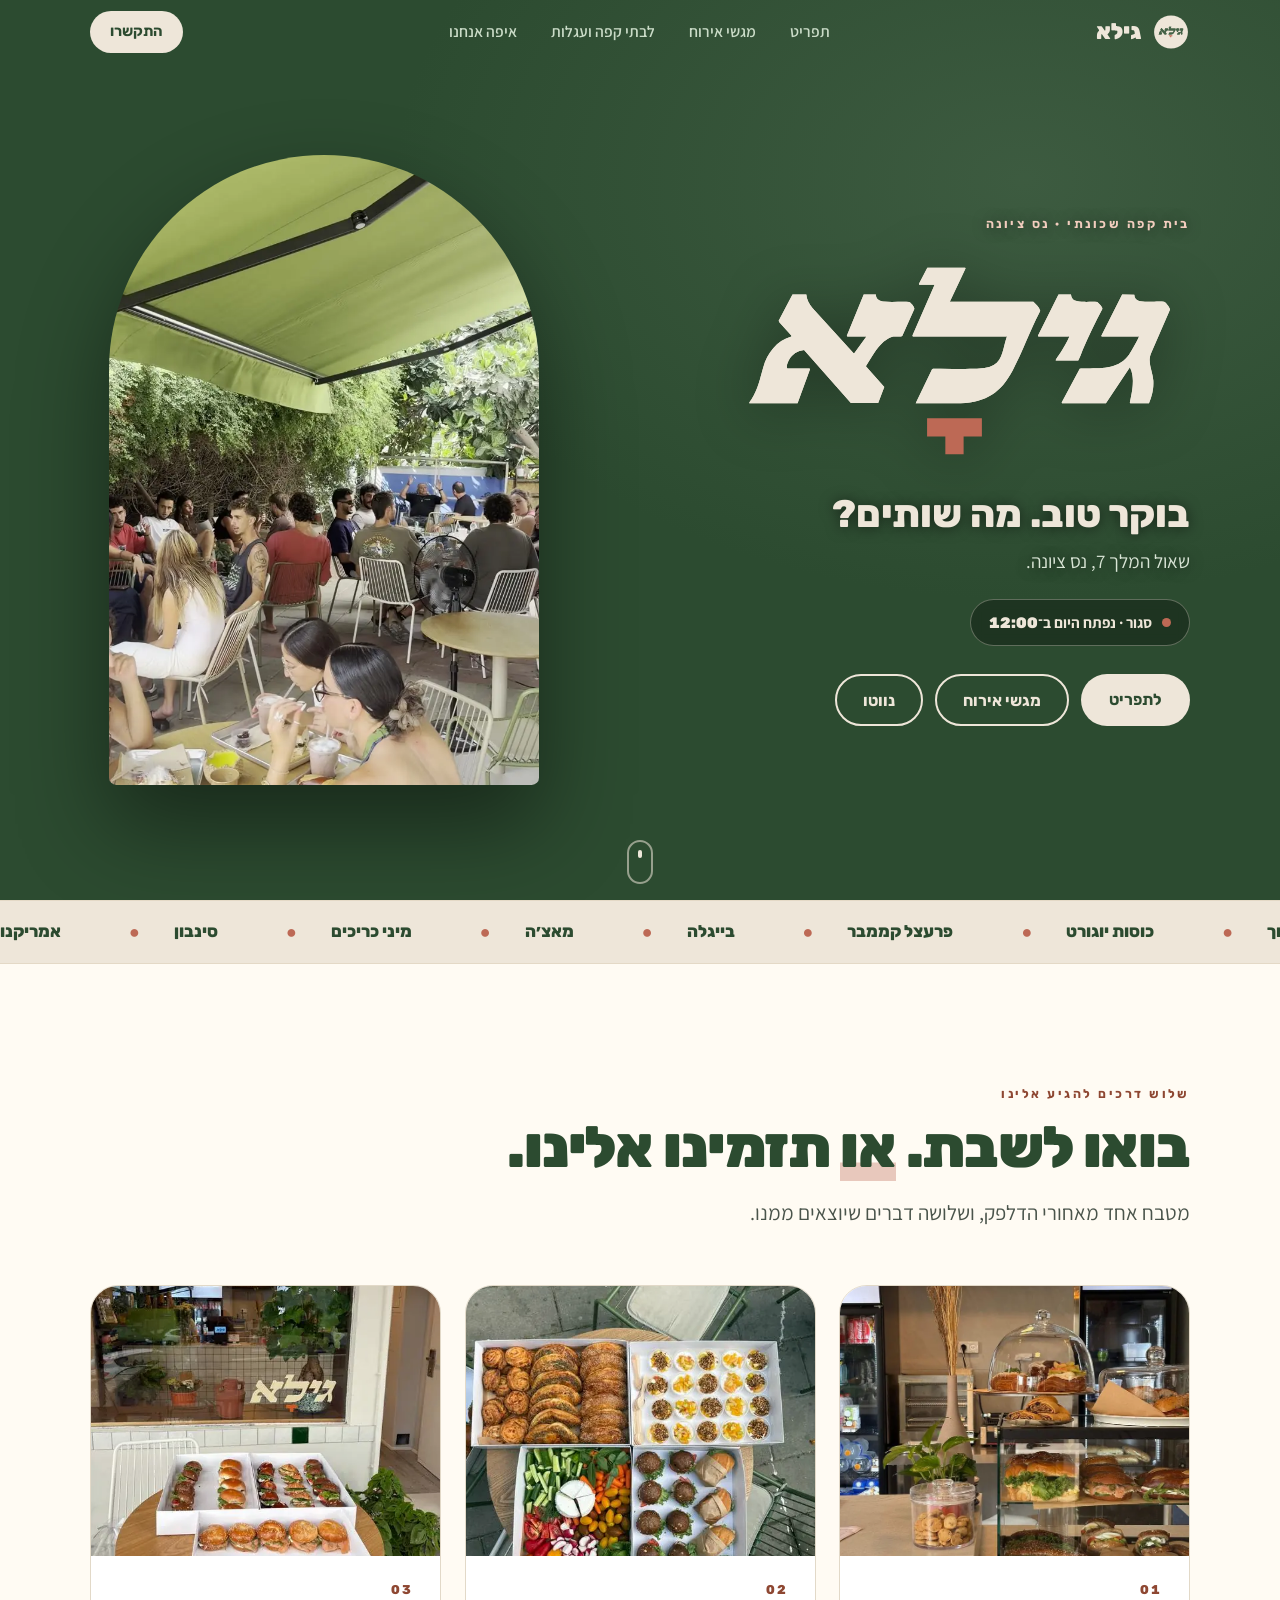
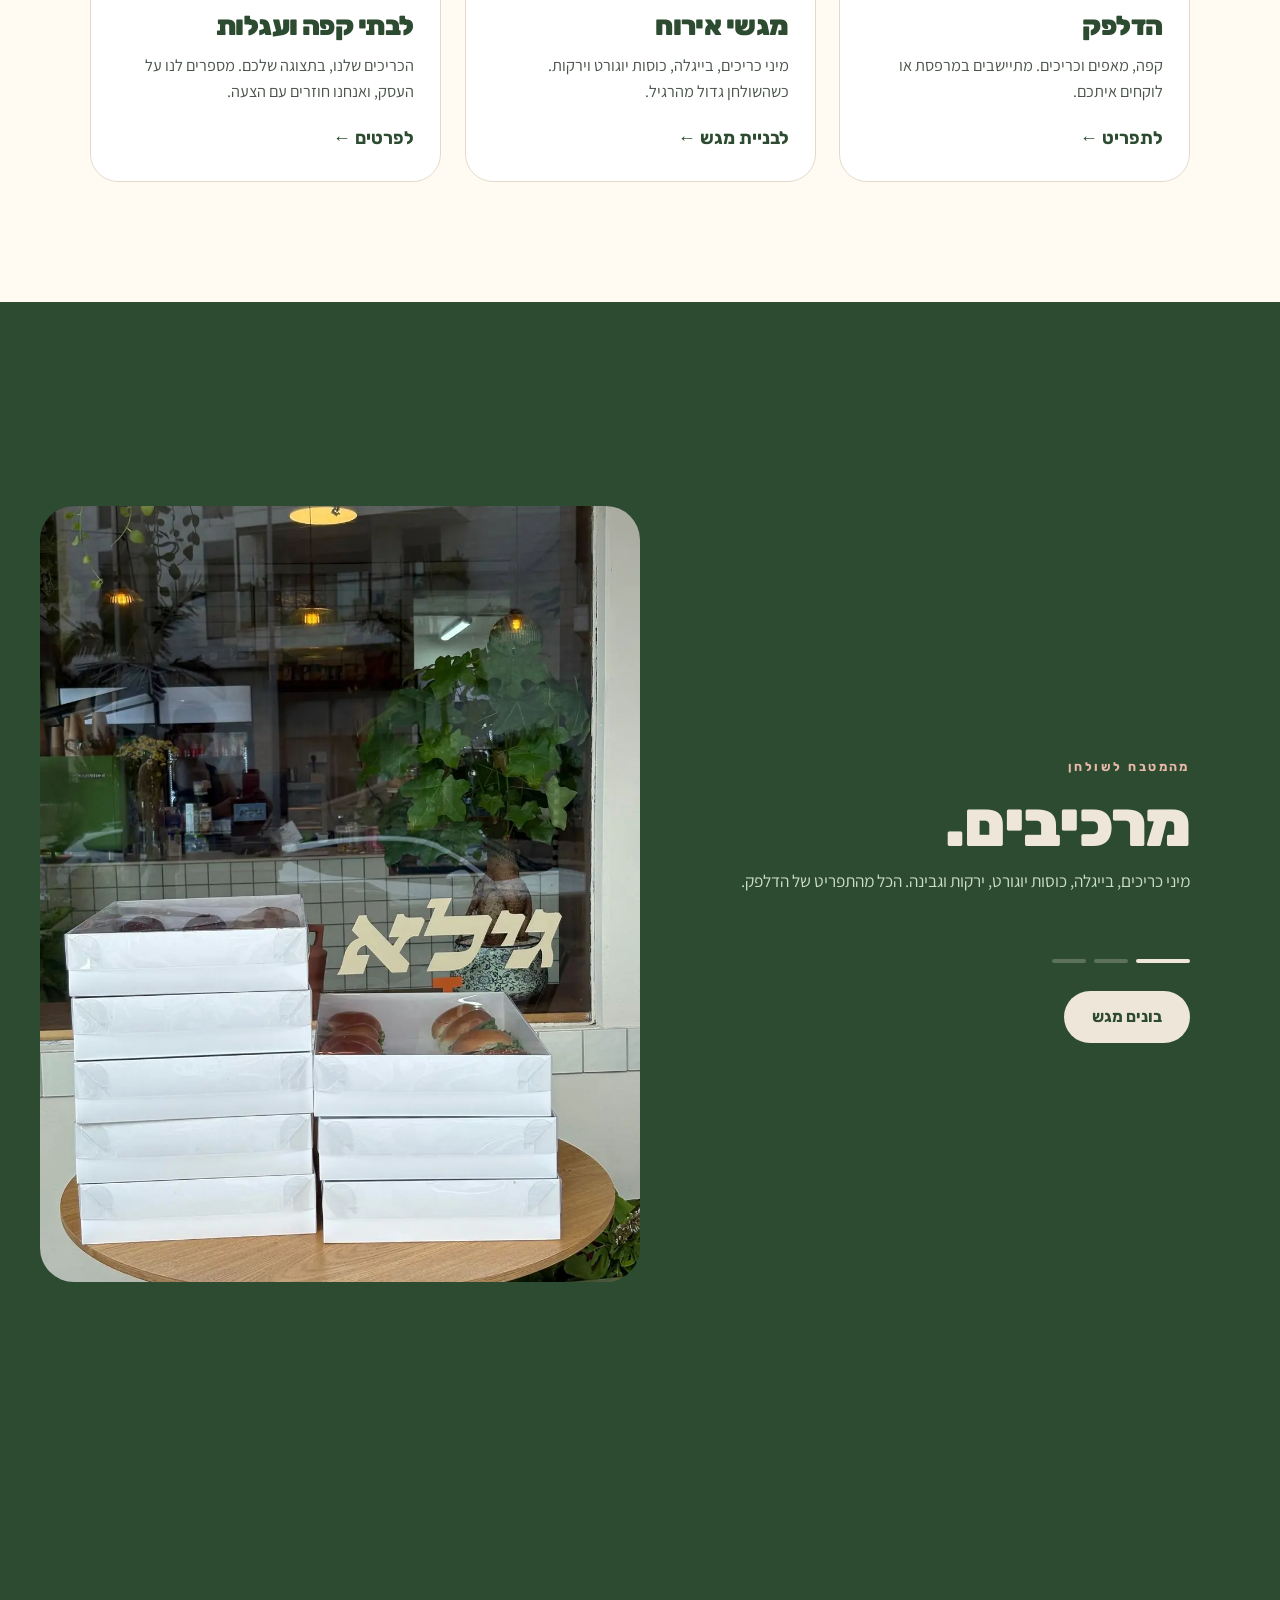
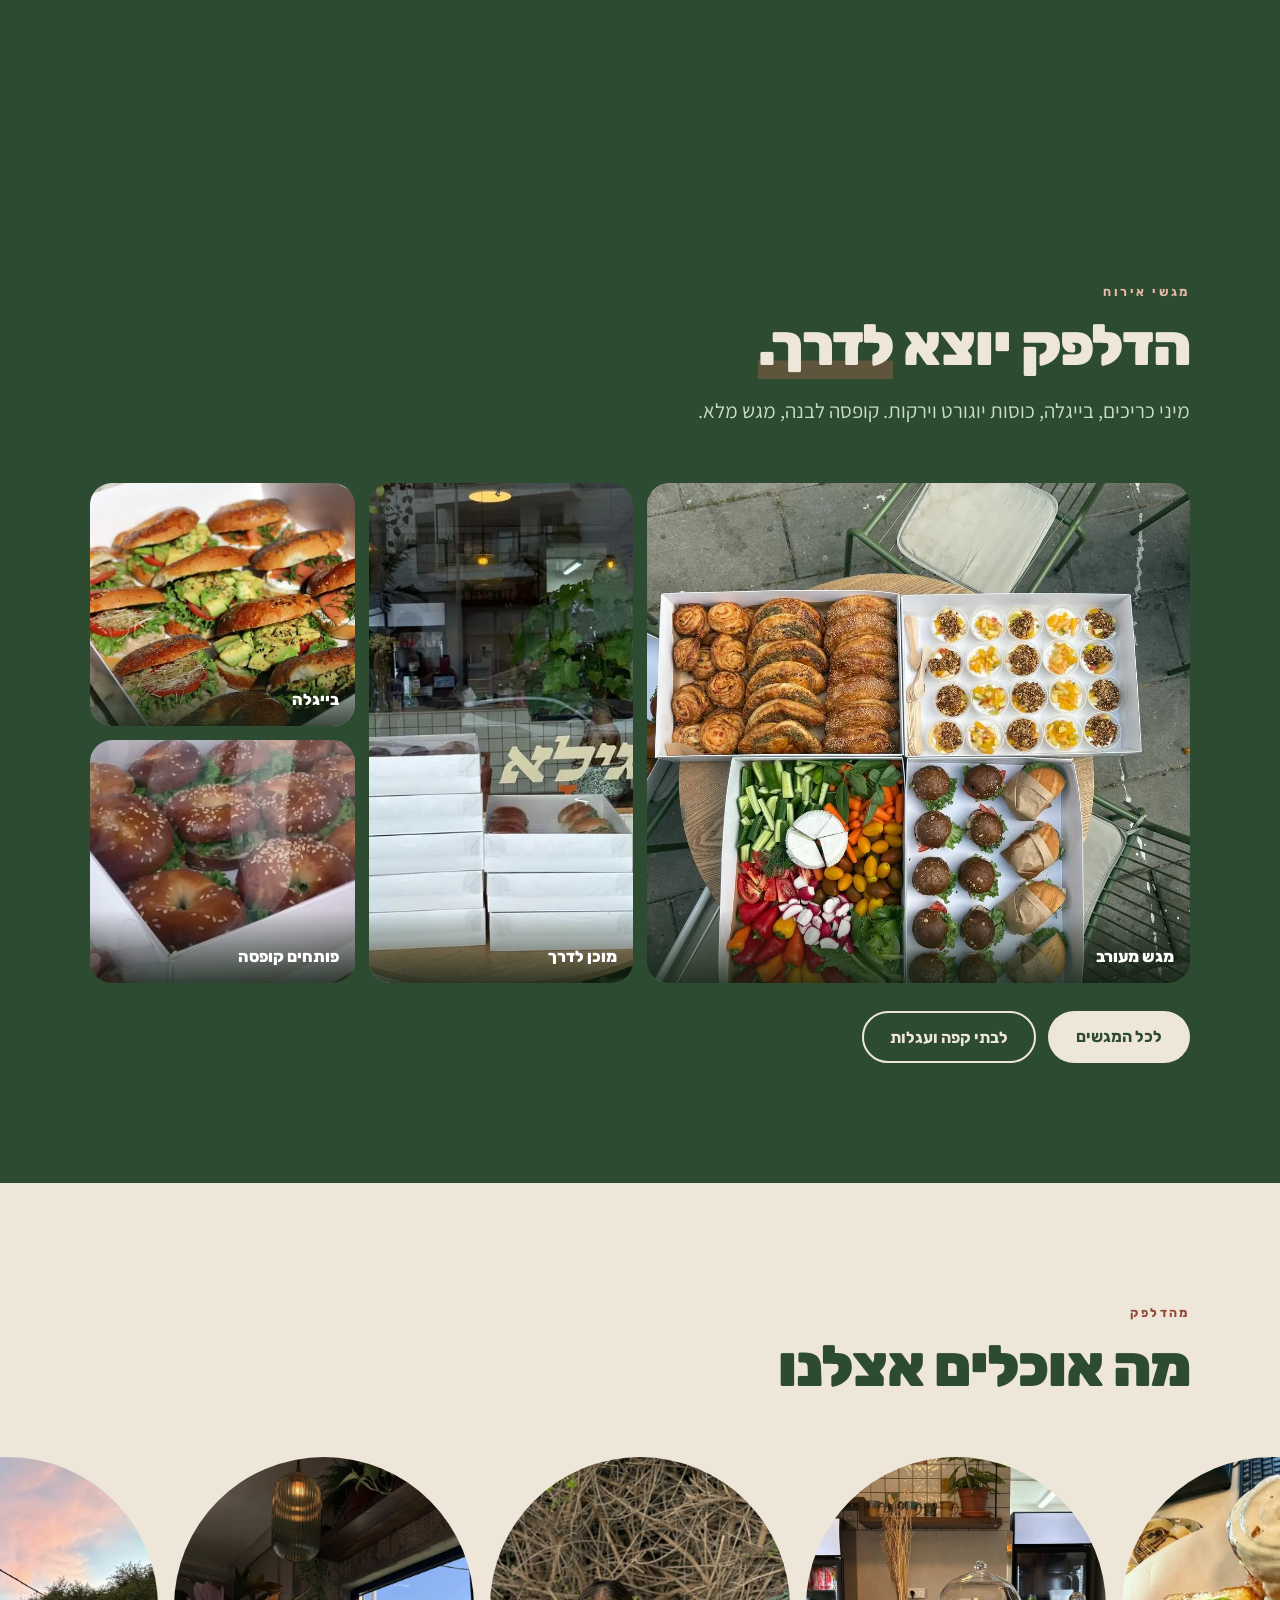
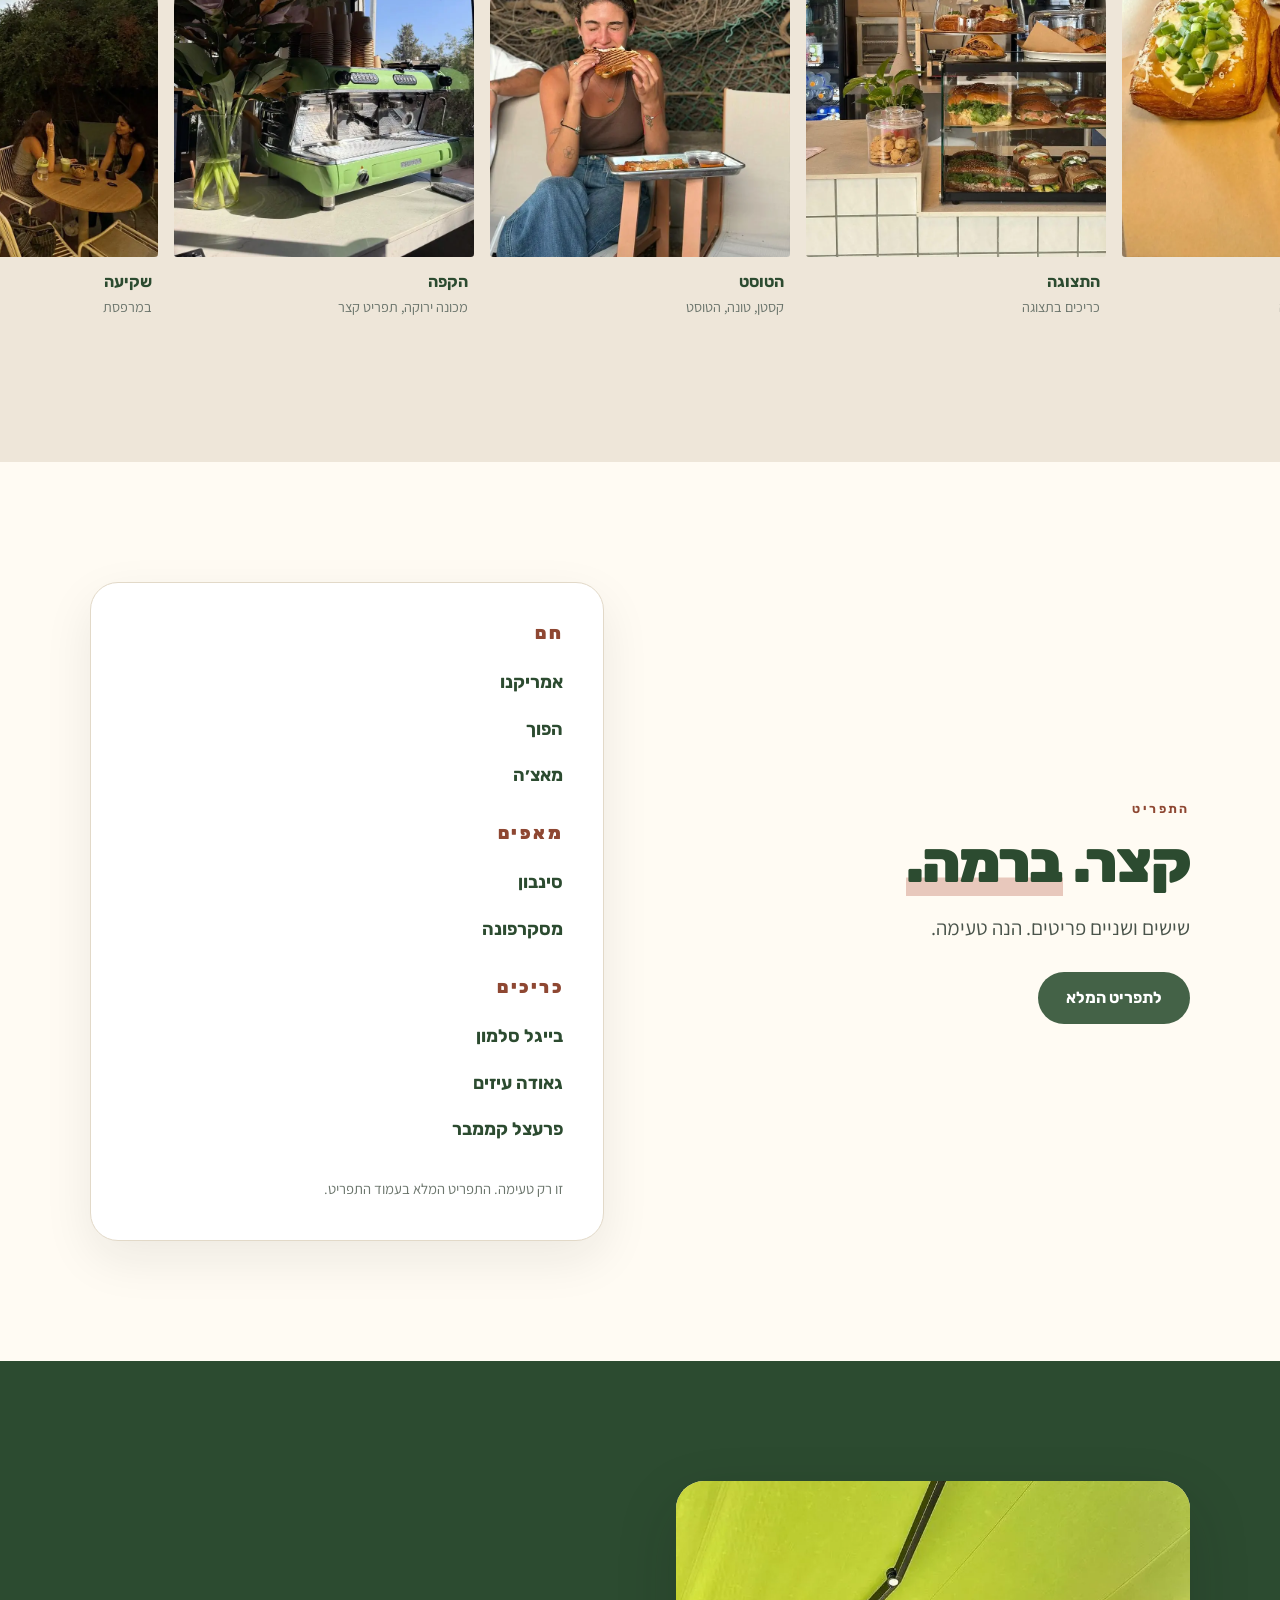
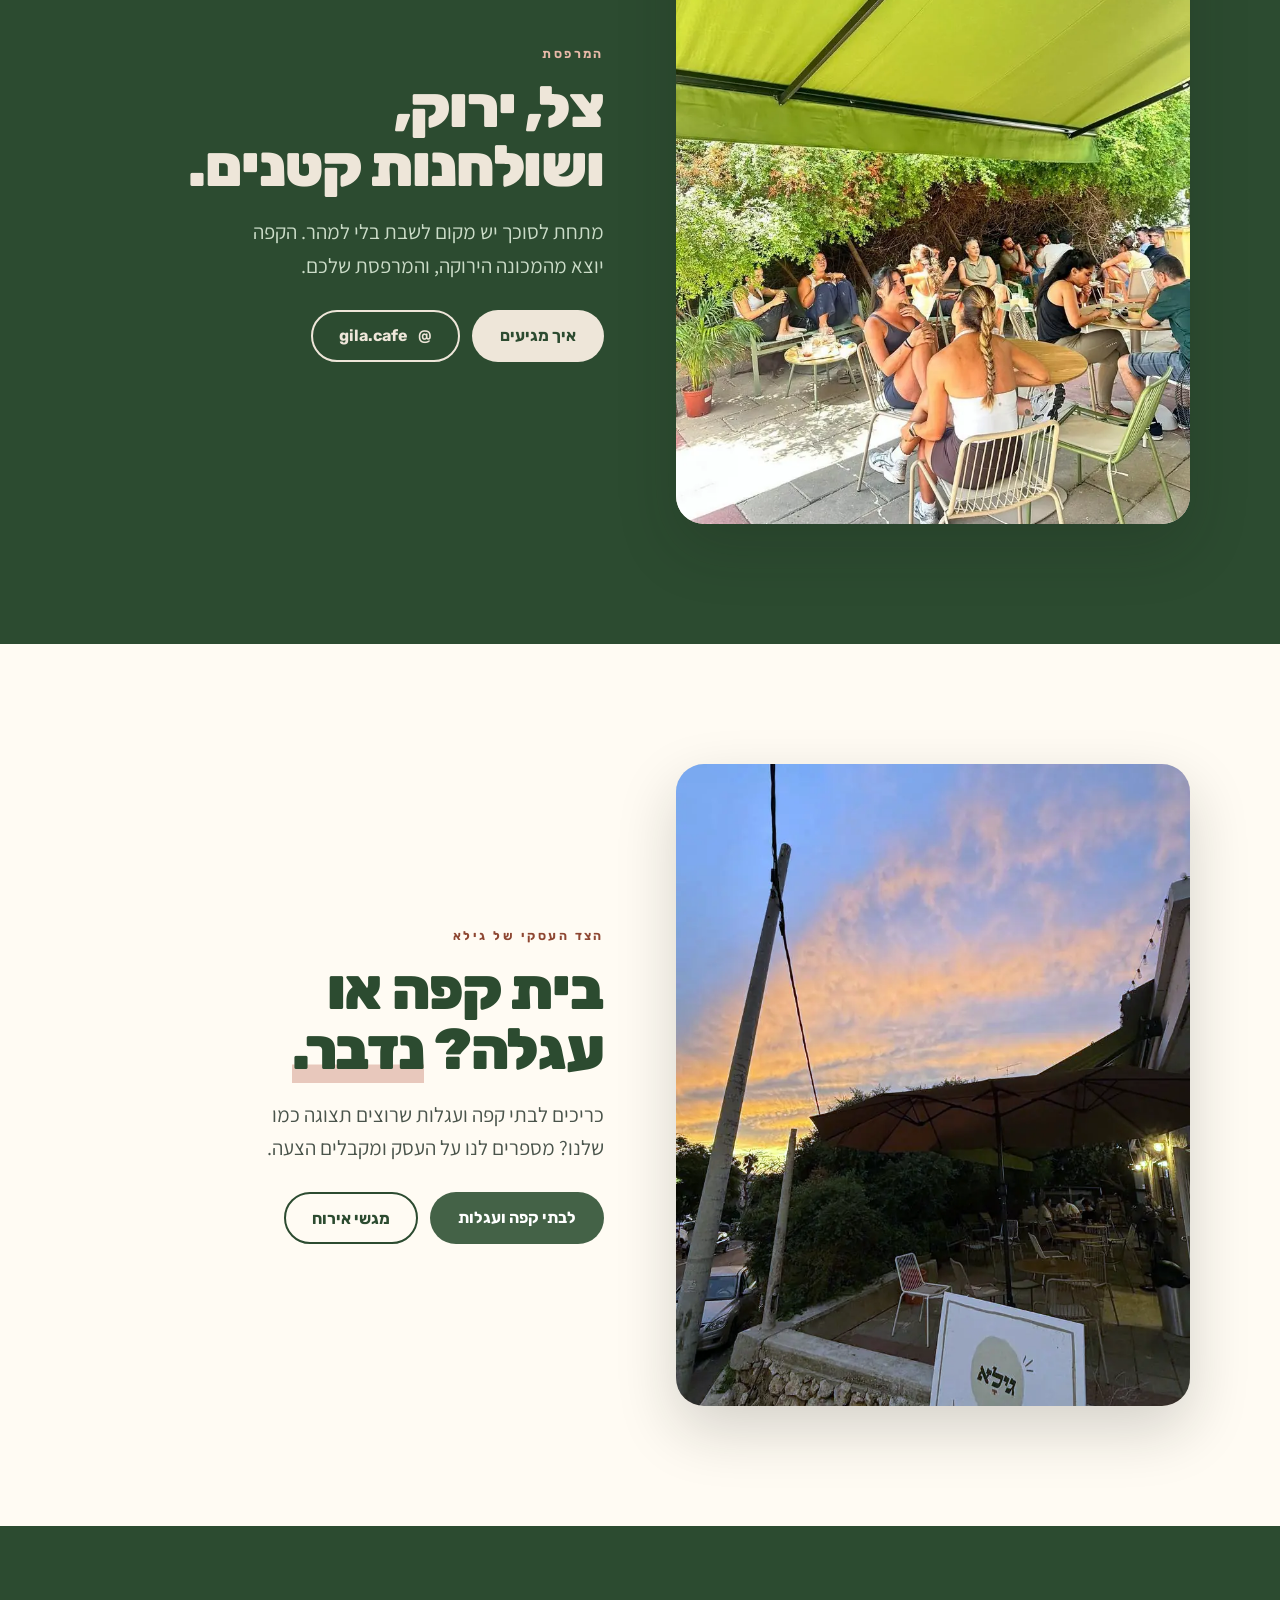
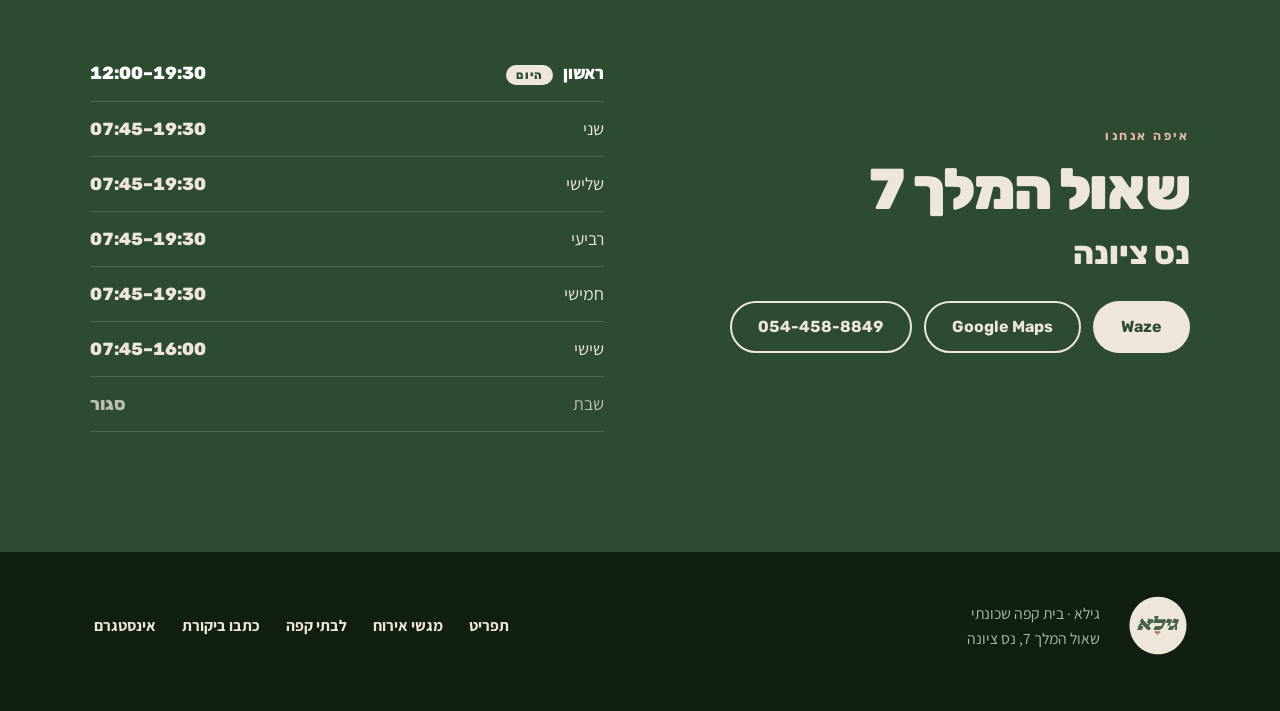
==== commit 309a07f2: "Auto-save: 2026-10-09 11:34" ====
--- a/index.html
+++ b/index.html
@@ -6,6 +6,7 @@
 <title>גילא — בית קפה שכונתי בנס ציונה · מגשי אירוח וכריכים לבתי קפה</title>
 <meta name="description" content="גילא — בית קפה שכונתי בשאול המלך 7, נס ציונה. קפה, מאפים טריים וכריכים ביתיים. מגשי אירוח, וכריכים לבתי קפה ועגלות.">
 <meta name="theme-color" content="#2C4B30">
+<link rel="canonical" href="https://idobachartau.github.io/gila-cafe/">
 <link rel="icon" href="logo-badge-cream.svg" type="image/svg+xml">
 <meta property="og:type" content="website">
 <meta property="og:title" content="גילא — בית קפה שכונתי בנס ציונה">
@@ -31,7 +32,7 @@
   "description":"בית קפה שכונתי בנס ציונה. קפה, מאפים טריים, כריכים ביתיים, מגשי אירוח וכריכים לבתי קפה ועגלות.",
   "address":{"@type":"PostalAddress","streetAddress":"שאול המלך 7","addressLocality":"נס ציונה","postalCode":"7401607","addressCountry":"IL"},
   "telephone":"+972-54-458-8849",
-  "openingHours":["Su 12:00-19:30","Mo-Th 07:45-19:30","Fr 07:45-15:00"],
+  "openingHours":["Su 12:00-19:30","Mo-Th 07:45-19:30","Fr 07:45-16:00"],
   "url":"https://idobachartau.github.io/gila-cafe/",
   "hasMenu":"https://idobachartau.github.io/gila-cafe/menu/",
   "image":["https://idobachartau.github.io/gila-cafe/photos/og.jpg","https://idobachartau.github.io/gila-cafe/photos/n-machine.webp","https://idobachartau.github.io/gila-cafe/photos/n-awning.webp"],
@@ -40,6 +41,7 @@
 </script>
 </head>
 <body>
+<a class="skip" href="#main">דלגו לתוכן</a>
 <div class="intro" aria-hidden="true"><i></i><i></i><img class="badge" src="brand/logo-badge-cream.svg" alt="" width="120" height="109"></div>
 
 <nav class="nav nav--over" aria-label="ראשי">
@@ -79,7 +81,7 @@
 
 <div class="marquee" aria-hidden="true"><div class="track"><span>אמריקנו</span><i>●</i><span>סינבון</span><i>●</i><span>מיני כריכים</span><i>●</i><span>מאצ׳ה</span><i>●</i><span>בייגלה</span><i>●</i><span>פרעצל קממבר</span><i>●</i><span>כוסות יוגורט</span><i>●</i><span>הפוך</span><i>●</i><span>ירקות וגבינה</span><i>●</i><span>נמסיס שוקולד</span><i>●</i><span>אמריקנו</span><i>●</i><span>סינבון</span><i>●</i><span>מיני כריכים</span><i>●</i><span>מאצ׳ה</span><i>●</i><span>בייגלה</span><i>●</i><span>פרעצל קממבר</span><i>●</i><span>כוסות יוגורט</span><i>●</i><span>הפוך</span><i>●</i><span>ירקות וגבינה</span><i>●</i><span>נמסיס שוקולד</span><i>●</i></div></div>
 
-<main>
+<main id="main">
 <section>
   <div class="wrap">
     <div class="head rv">
@@ -232,7 +234,7 @@
         <tr data-day="2"><td>שלישי</td><td><span>07:45–19:30</span></td></tr>
         <tr data-day="3"><td>רביעי</td><td><span>07:45–19:30</span></td></tr>
         <tr data-day="4"><td>חמישי</td><td><span>07:45–19:30</span></td></tr>
-        <tr data-day="5"><td>שישי</td><td><span>07:45–15:00</span></td></tr>
+        <tr data-day="5"><td>שישי</td><td><span>07:45–16:00</span></td></tr>
         <tr data-day="6" class="closed"><td>שבת</td><td>סגור</td></tr>
       </table>
     </div>
--- a/gila.css
+++ b/gila.css
@@ -281,8 +281,8 @@
 .hero2 .hero-media{position:absolute;inset:0;z-index:-2;overflow:hidden}
 .hero2 .hero-media video,.hero2 .hero-media img{width:100%;height:100%;object-fit:cover;display:block}
 .hero2::after{content:"";position:absolute;inset:0;z-index:-1;
-  background:linear-gradient(180deg,rgba(16,31,18,.55) 0%,rgba(16,31,18,.12) 28%,rgba(16,31,18,.5) 62%,rgba(16,31,18,.92) 100%)}
-.hero2[data-tod=evening]::after{background:linear-gradient(180deg,rgba(40,18,10,.55) 0%,rgba(40,18,10,.15) 30%,rgba(34,22,12,.55) 62%,rgba(16,24,14,.94) 100%)}
+  background:linear-gradient(180deg,rgba(16,31,18,.55) 0%,rgba(16,31,18,.1) 24%,rgba(16,31,18,.62) 50%,rgba(16,31,18,.9) 74%,rgba(16,31,18,.96) 100%)}
+.hero2[data-tod=evening]::after{background:linear-gradient(180deg,rgba(40,18,10,.55) 0%,rgba(40,18,10,.12) 24%,rgba(34,22,12,.62) 50%,rgba(20,20,12,.9) 74%,rgba(16,24,14,.96) 100%)}
 .hero2 .hero-in{width:100%;padding-top:110px;padding-bottom:calc(54px + env(safe-area-inset-bottom))}
 .hero2 .hero-tx{max-width:640px}
 .hero2 h1{font-size:clamp(5.4rem,30vw,12rem);color:var(--cream);line-height:.86;letter-spacing:-.045em;margin:6px 0 0;text-shadow:0 6px 40px rgba(0,0,0,.35)}
@@ -397,3 +397,12 @@
 .hero2 h1{line-height:0;margin:4px 0 0}
 .hero2 h1 img{width:clamp(230px,64vw,430px);height:auto;filter:drop-shadow(0 6px 30px rgba(0,0,0,.35))}
 @media (min-width:900px){.hero2 h1 img{width:clamp(380px,36vw,600px)}}
+
+/* ── fixes ───────────────────────────────────────────── */
+.hero2 .eyebrow,.hero2 .greet,.hero2 .sub{text-shadow:0 1px 14px rgba(0,0,0,.55)}
+.hero2 .eyebrow{color:#F2CDBE}
+footer .links a{display:inline-flex;align-items:center;min-height:44px;padding-inline:4px}
+.nav .brand{min-height:44px}
+@media (max-width:820px){.story .copy{padding-bottom:calc(104px + env(safe-area-inset-bottom))}}
+.skip{position:absolute;inset-inline-start:12px;top:-60px;z-index:300;background:var(--cream);color:var(--green-deep);padding:12px 18px;border-radius:999px;font-family:var(--display);font-weight:800;text-decoration:none}
+.skip:focus{top:12px}
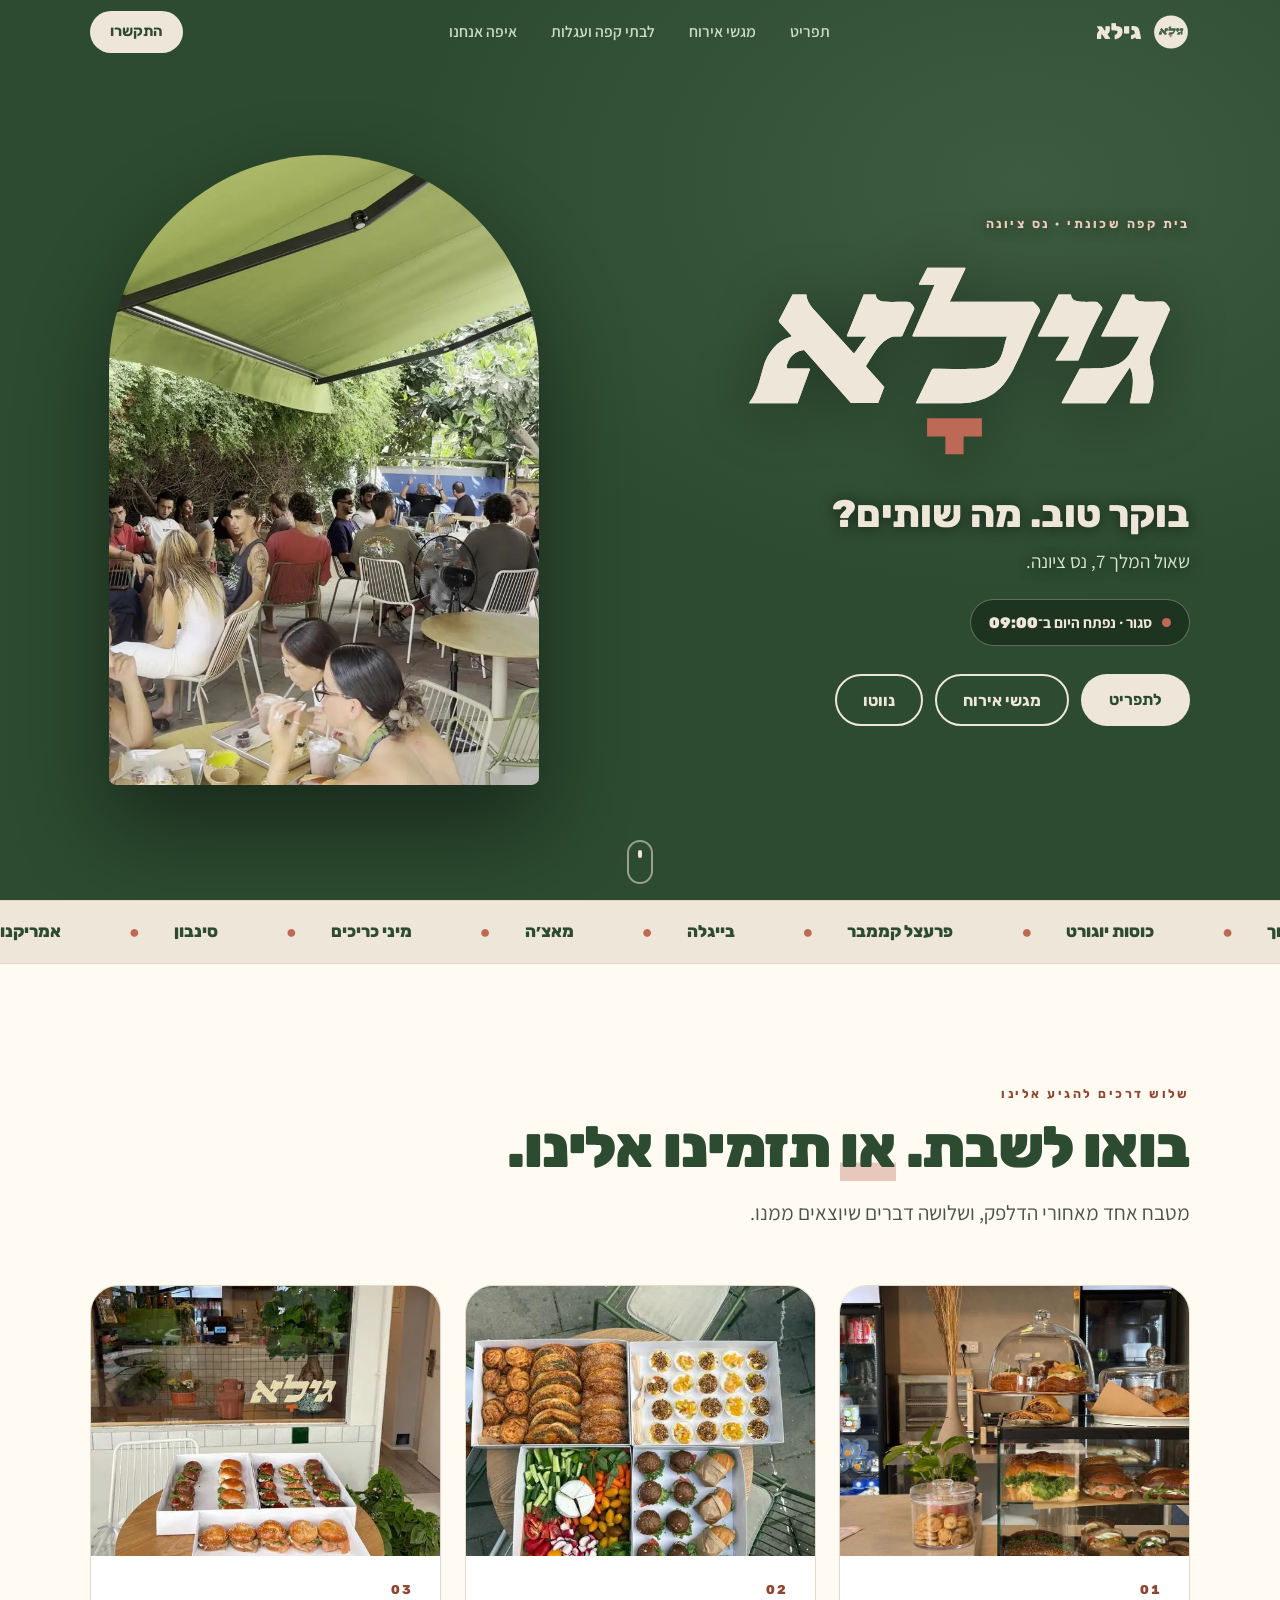
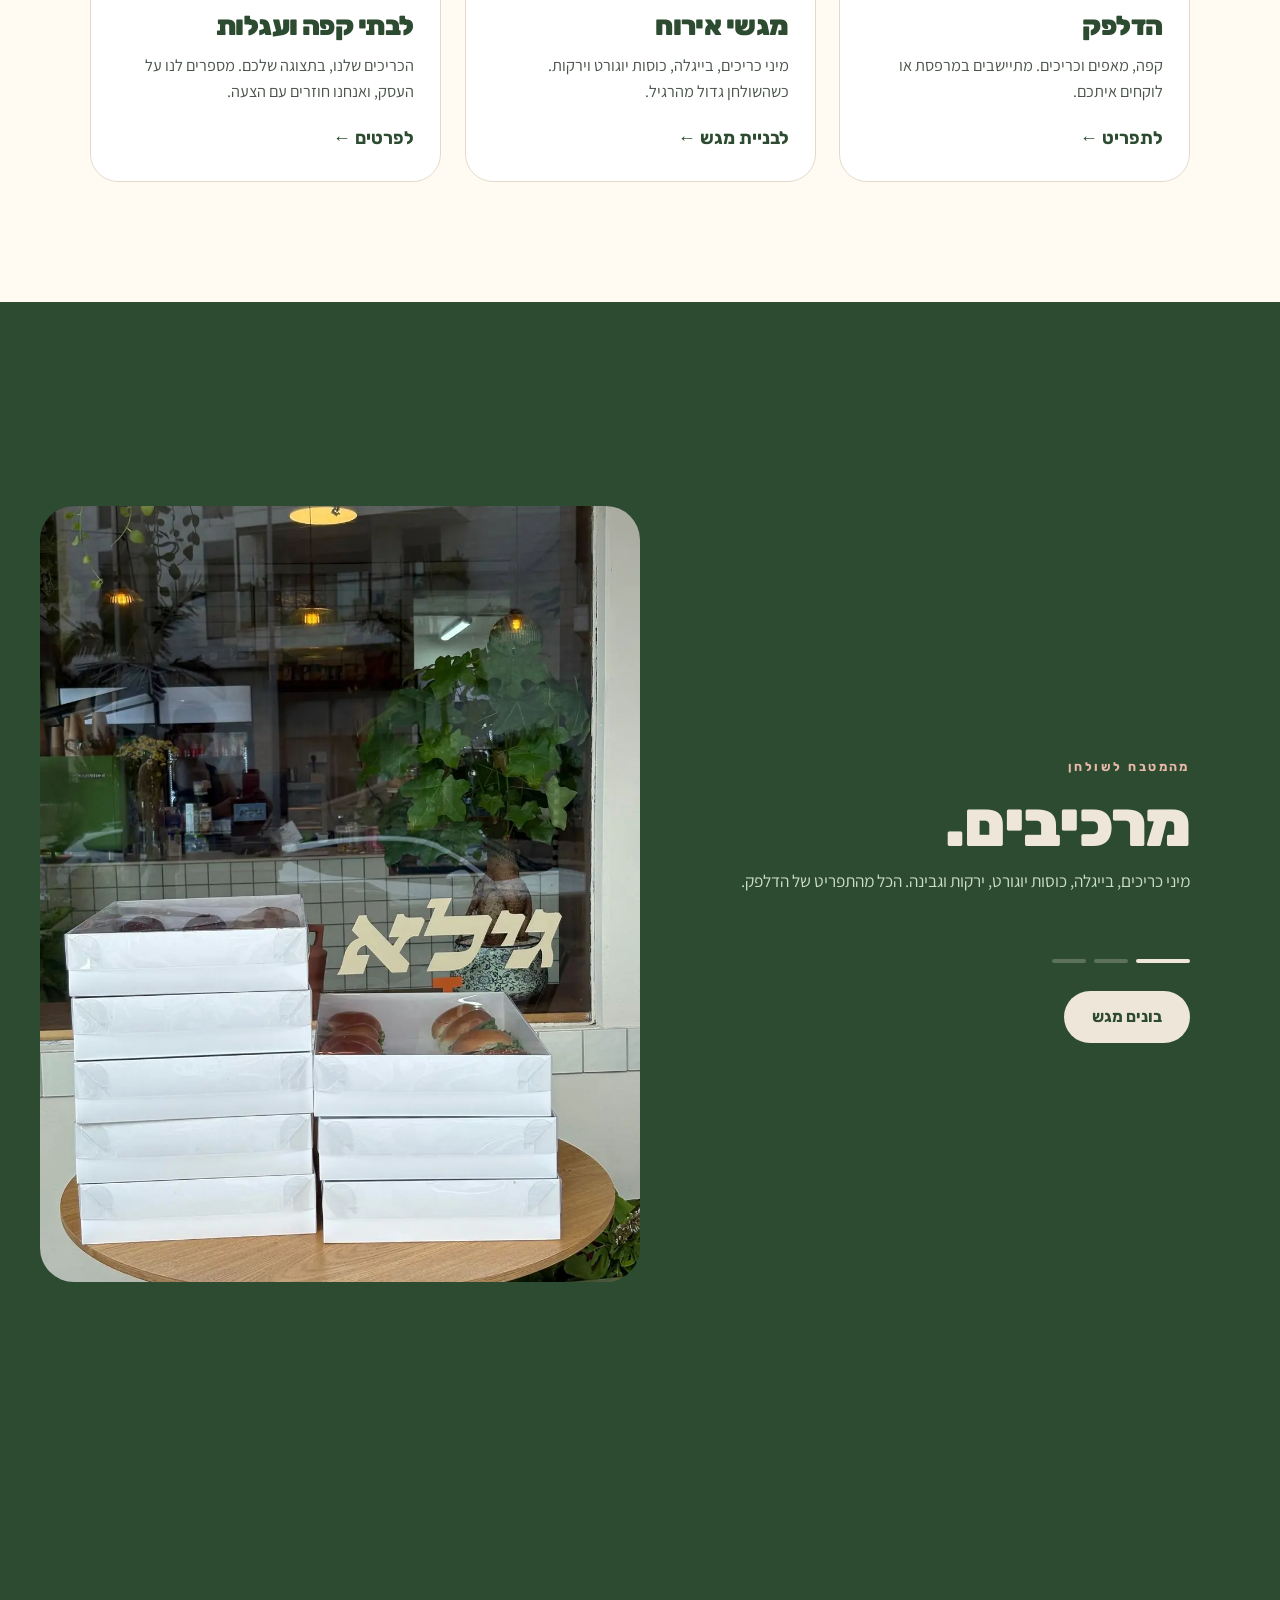
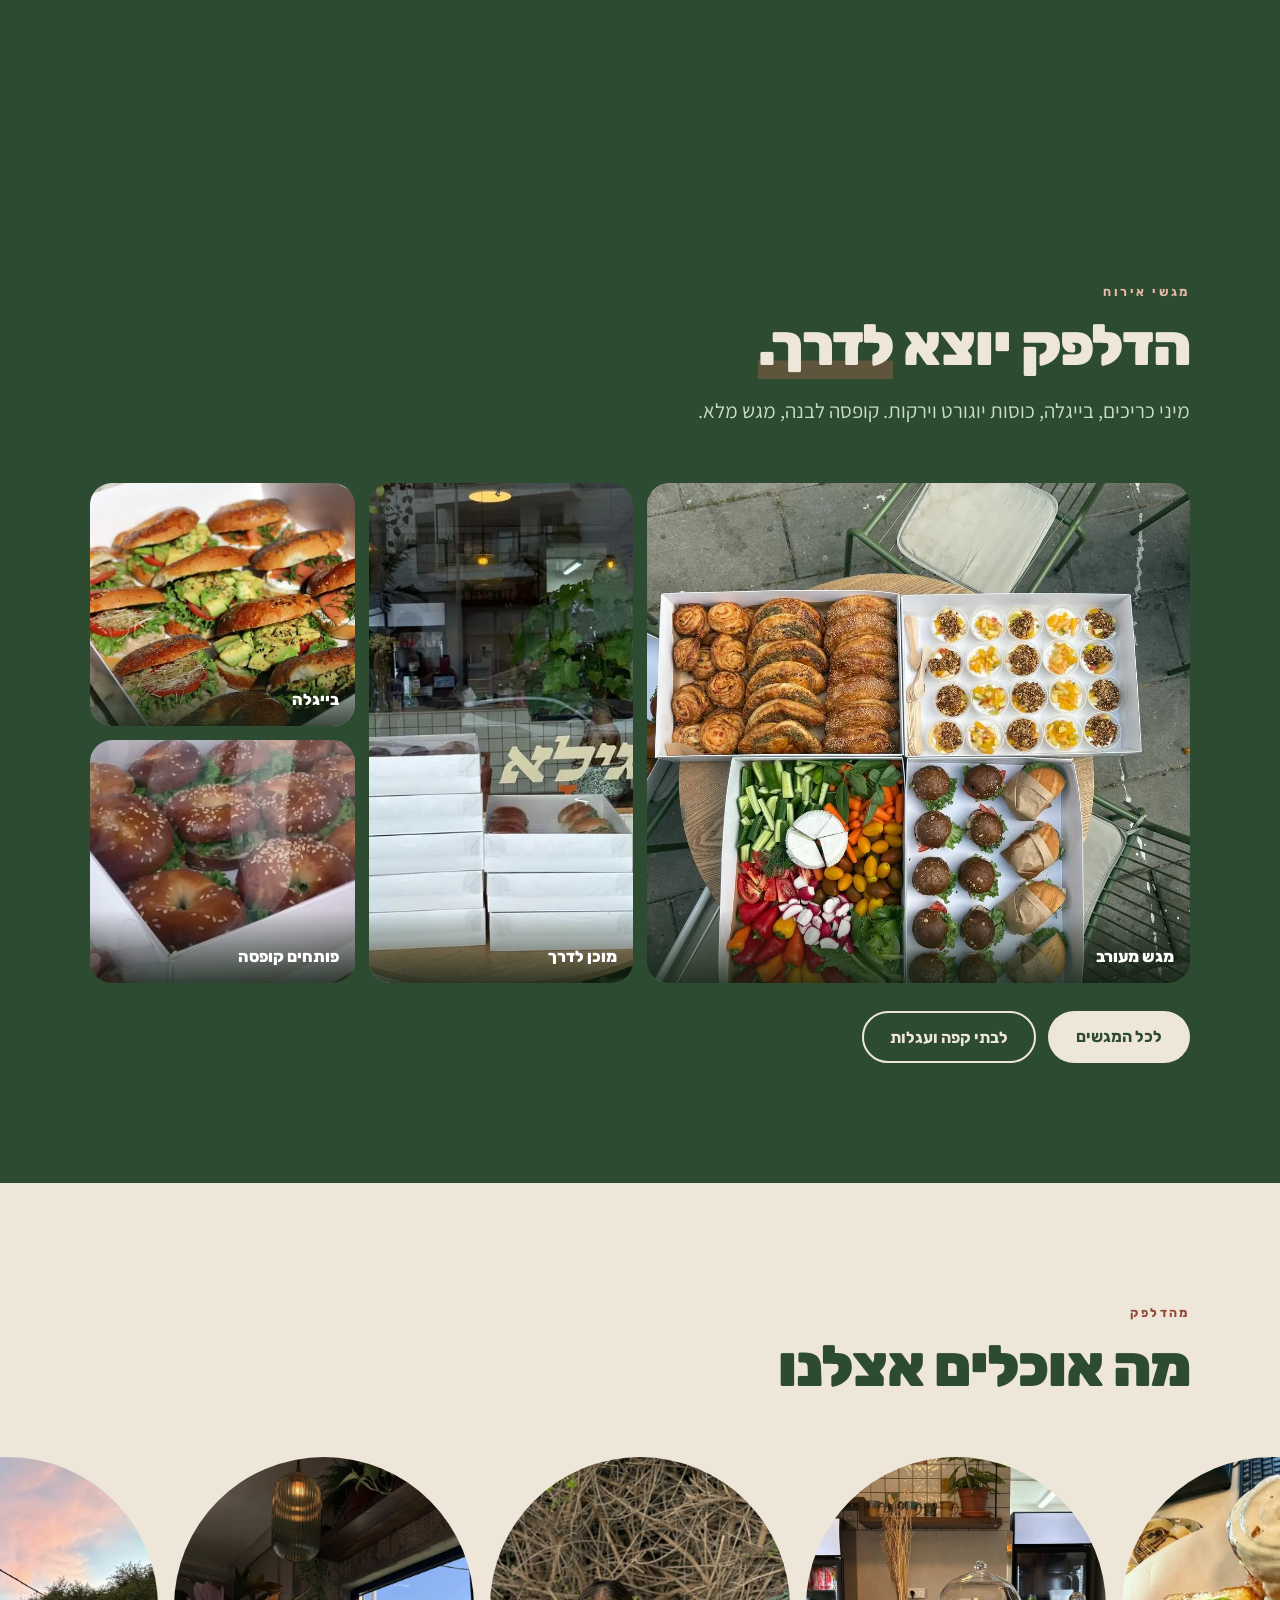
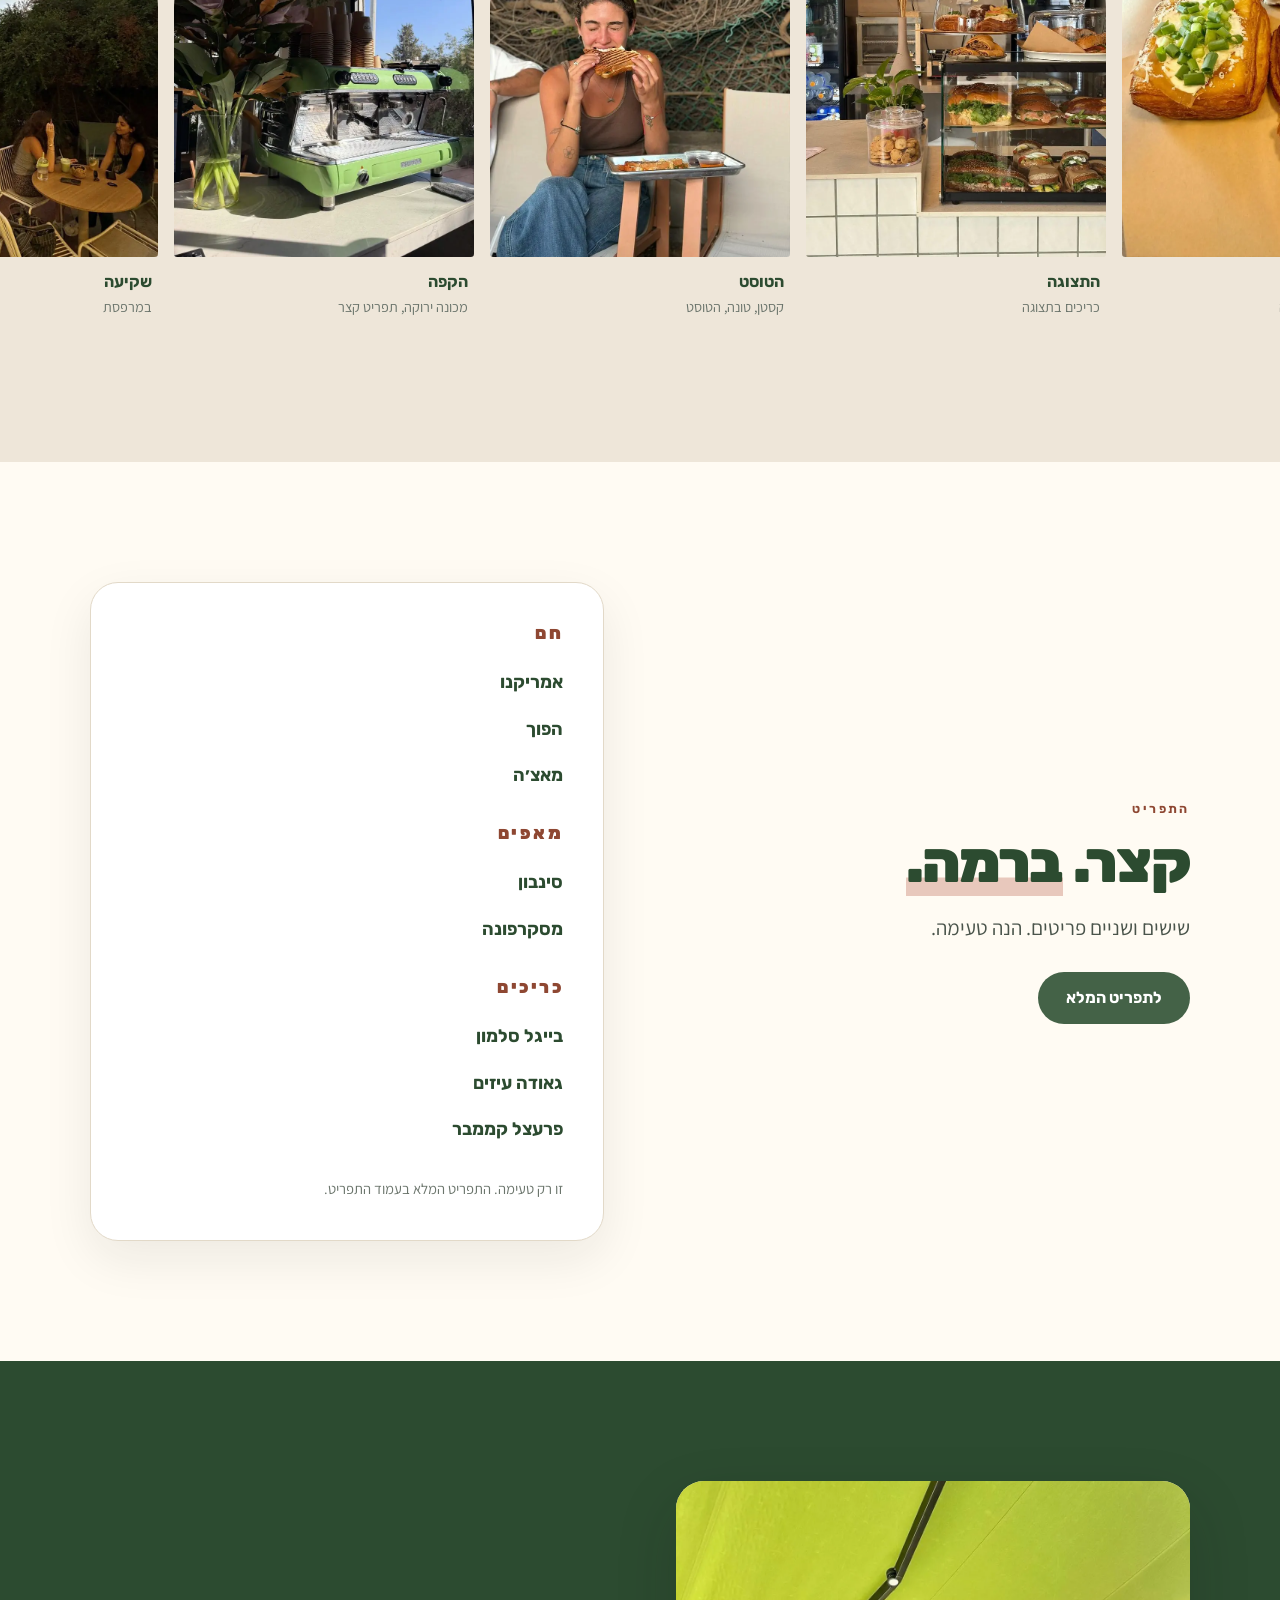
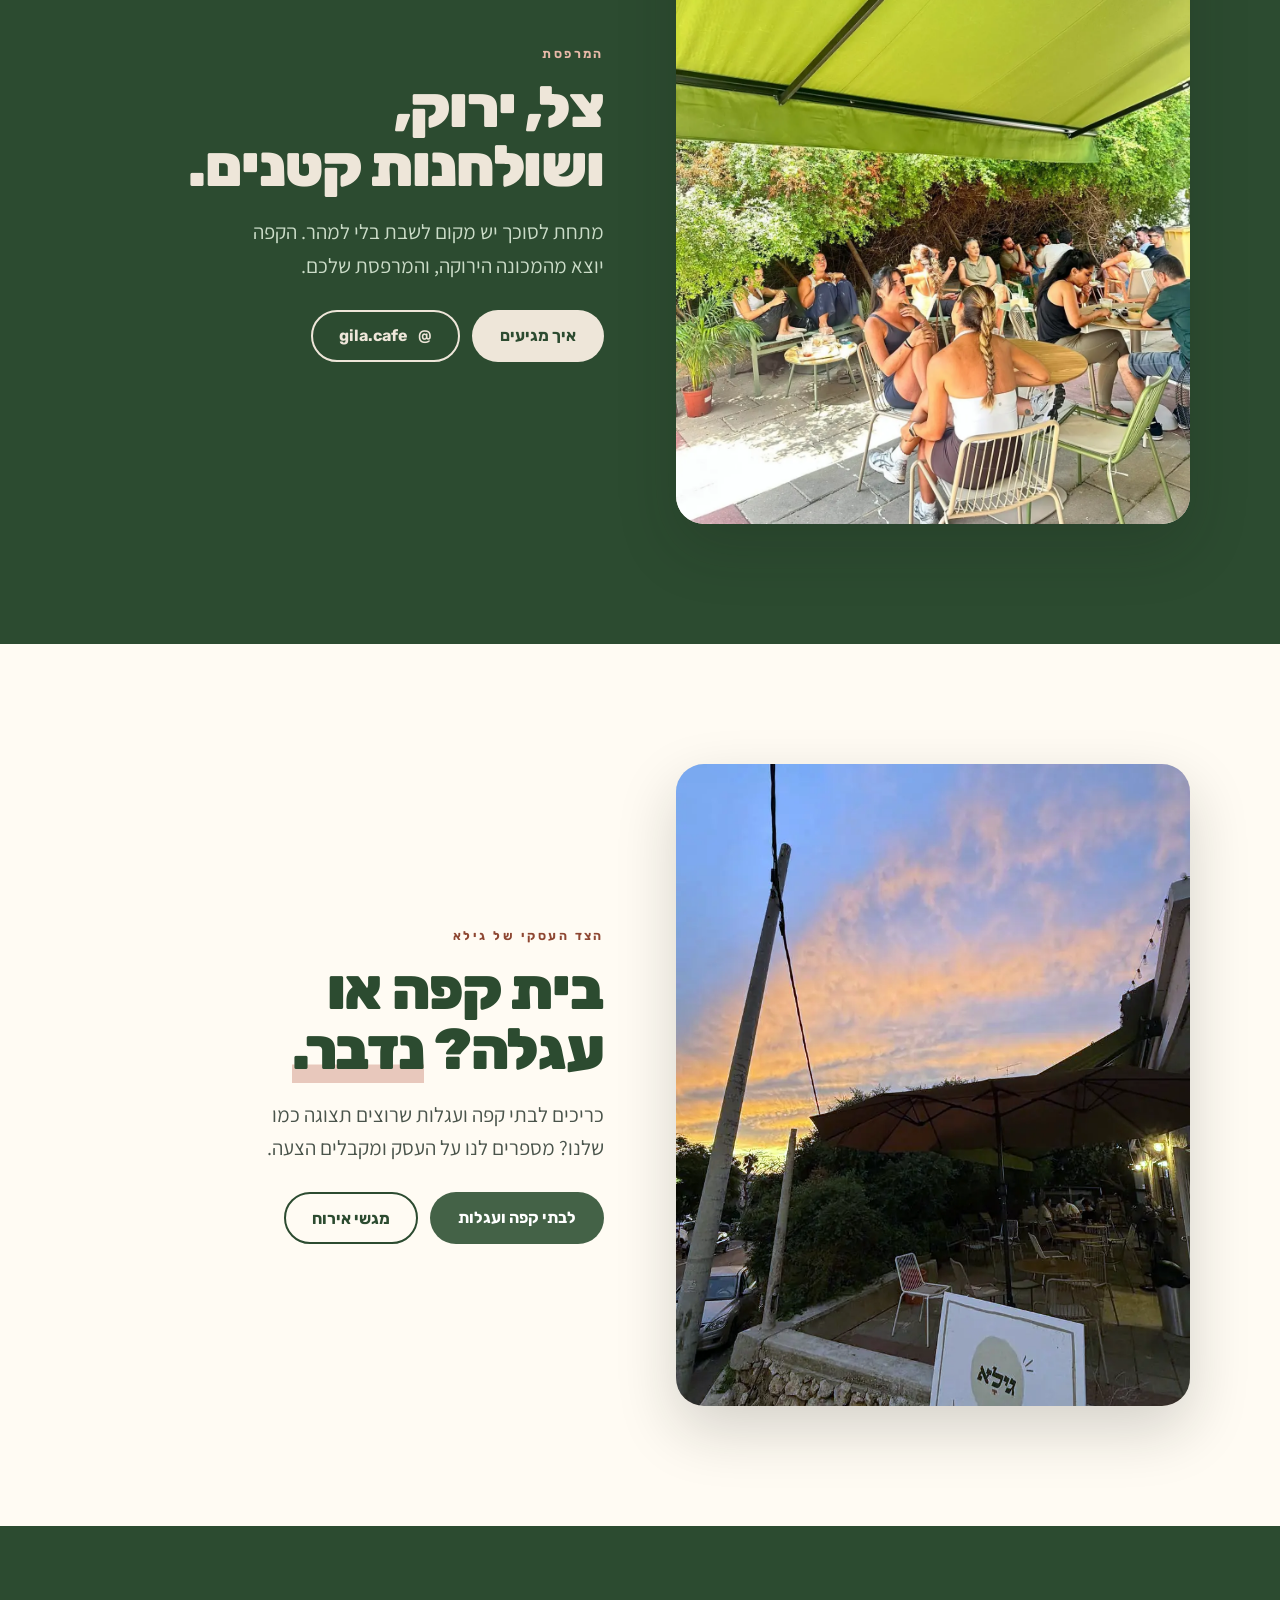
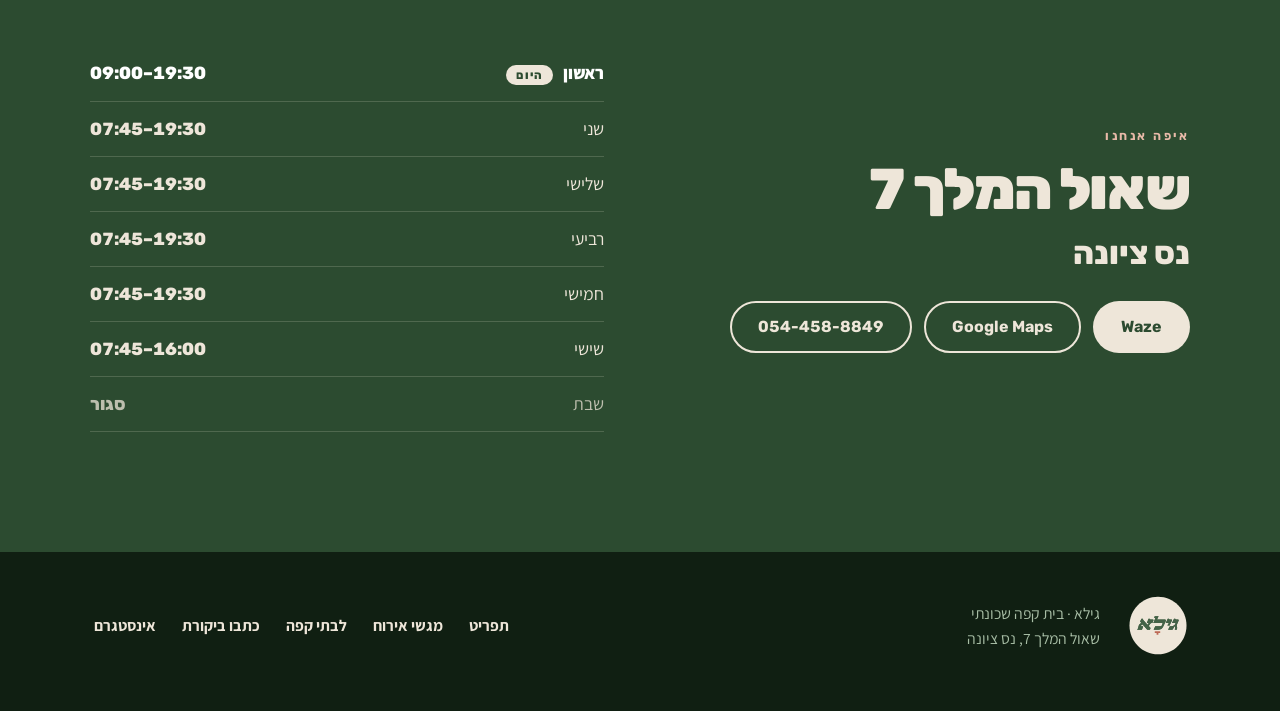
==== commit ea624fe4: "Auto-save: 2026-10-09 11:39" ====
--- a/index.html
+++ b/index.html
@@ -32,7 +32,7 @@
   "description":"בית קפה שכונתי בנס ציונה. קפה, מאפים טריים, כריכים ביתיים, מגשי אירוח וכריכים לבתי קפה ועגלות.",
   "address":{"@type":"PostalAddress","streetAddress":"שאול המלך 7","addressLocality":"נס ציונה","postalCode":"7401607","addressCountry":"IL"},
   "telephone":"+972-54-458-8849",
-  "openingHours":["Su 12:00-19:30","Mo-Th 07:45-19:30","Fr 07:45-16:00"],
+  "openingHours":["Su 09:00-19:30","Mo-Th 07:45-19:30","Fr 07:45-16:00"],
   "url":"https://idobachartau.github.io/gila-cafe/",
   "hasMenu":"https://idobachartau.github.io/gila-cafe/menu/",
   "image":["https://idobachartau.github.io/gila-cafe/photos/og.jpg","https://idobachartau.github.io/gila-cafe/photos/n-machine.webp","https://idobachartau.github.io/gila-cafe/photos/n-awning.webp"],
@@ -229,7 +229,7 @@
     </div>
     <div class="rv">
       <table class="hours" id="hours">
-        <tr data-day="0"><td>ראשון</td><td><span>12:00–19:30</span></td></tr>
+        <tr data-day="0"><td>ראשון</td><td><span>09:00–19:30</span></td></tr>
         <tr data-day="1"><td>שני</td><td><span>07:45–19:30</span></td></tr>
         <tr data-day="2"><td>שלישי</td><td><span>07:45–19:30</span></td></tr>
         <tr data-day="3"><td>רביעי</td><td><span>07:45–19:30</span></td></tr>
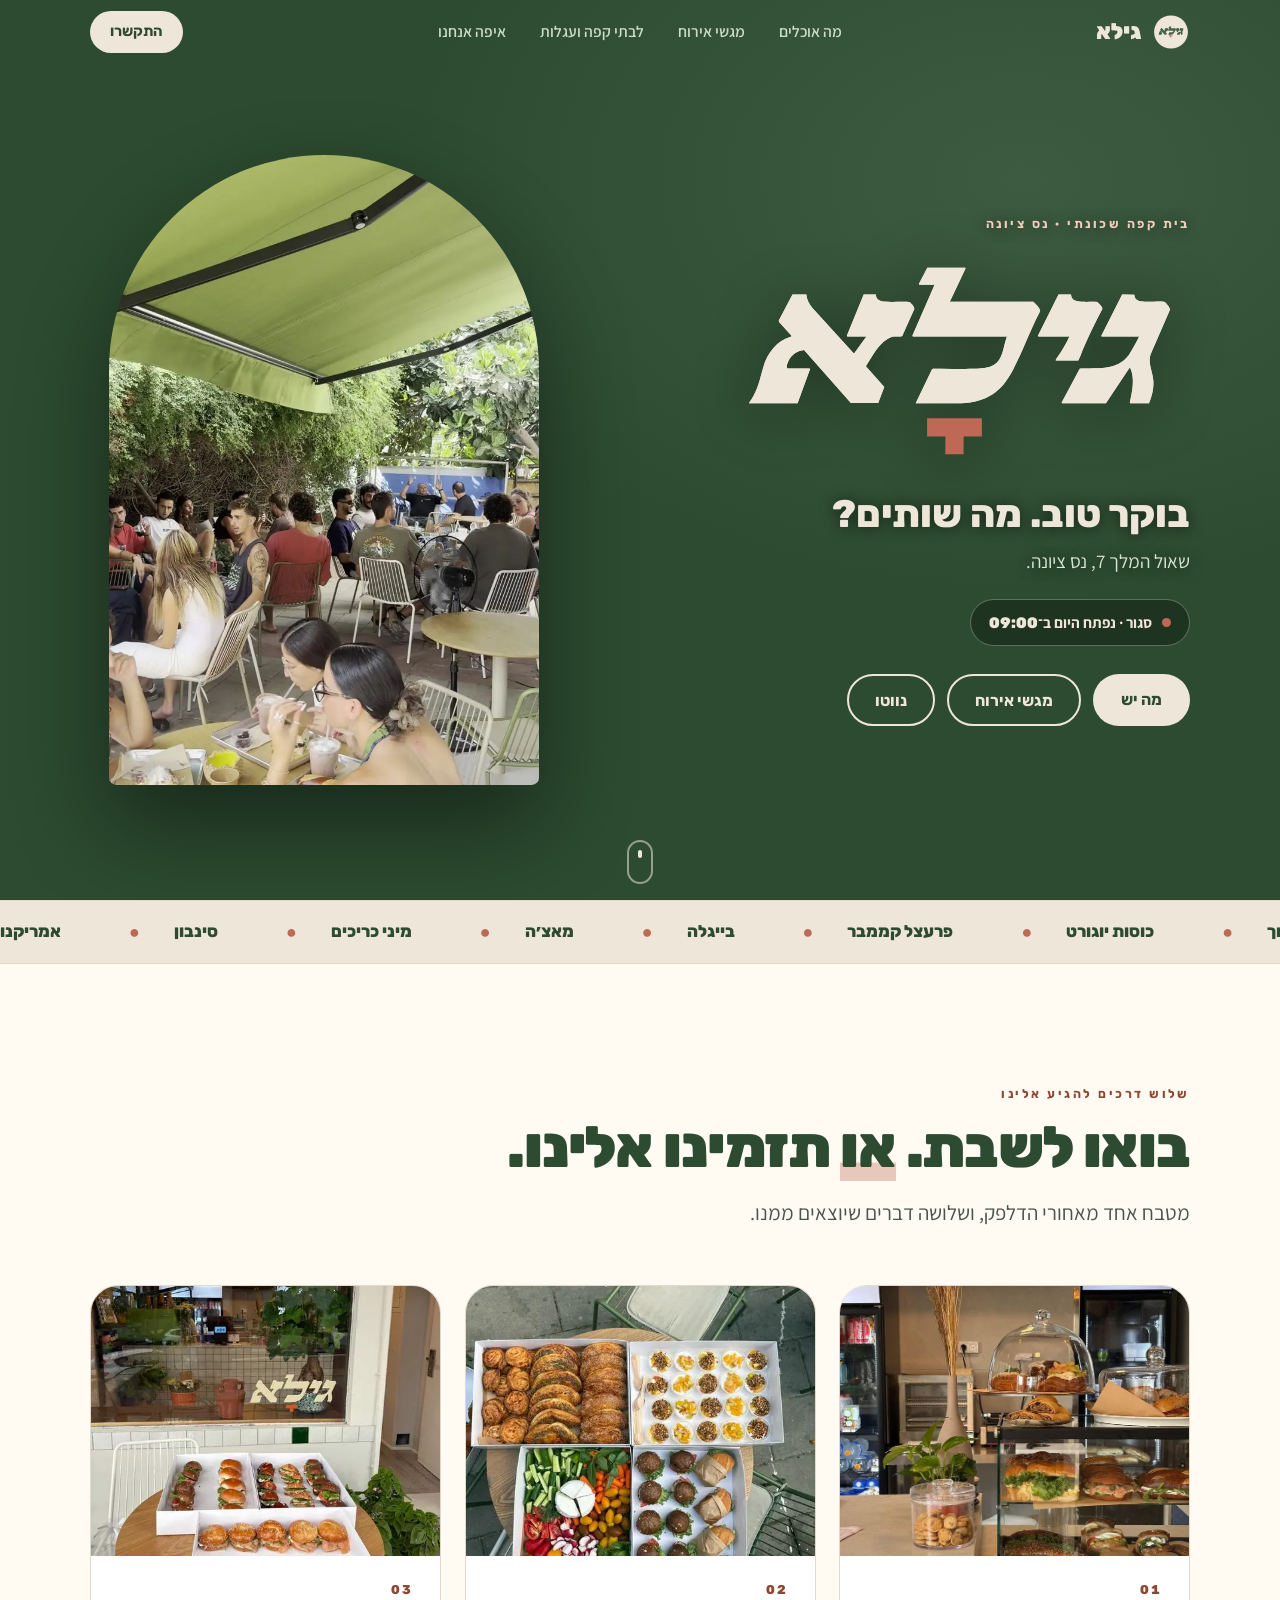
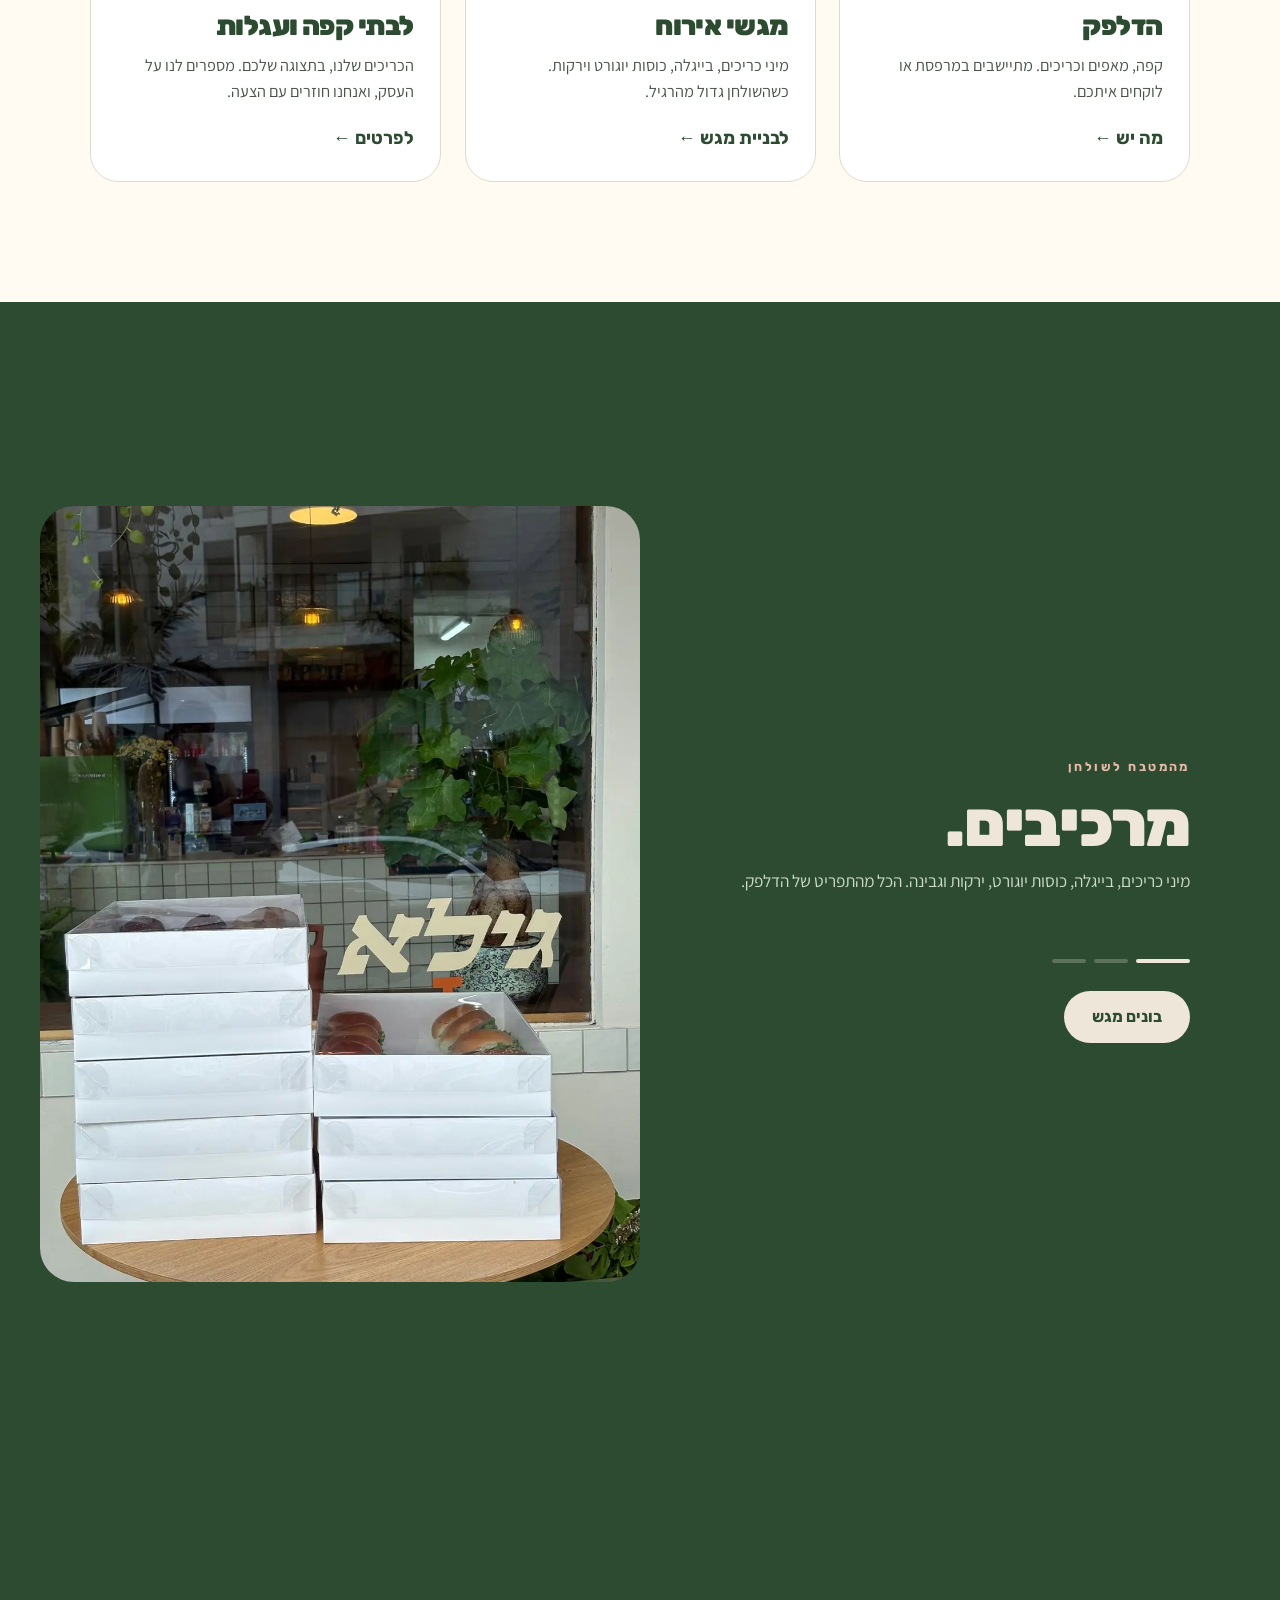
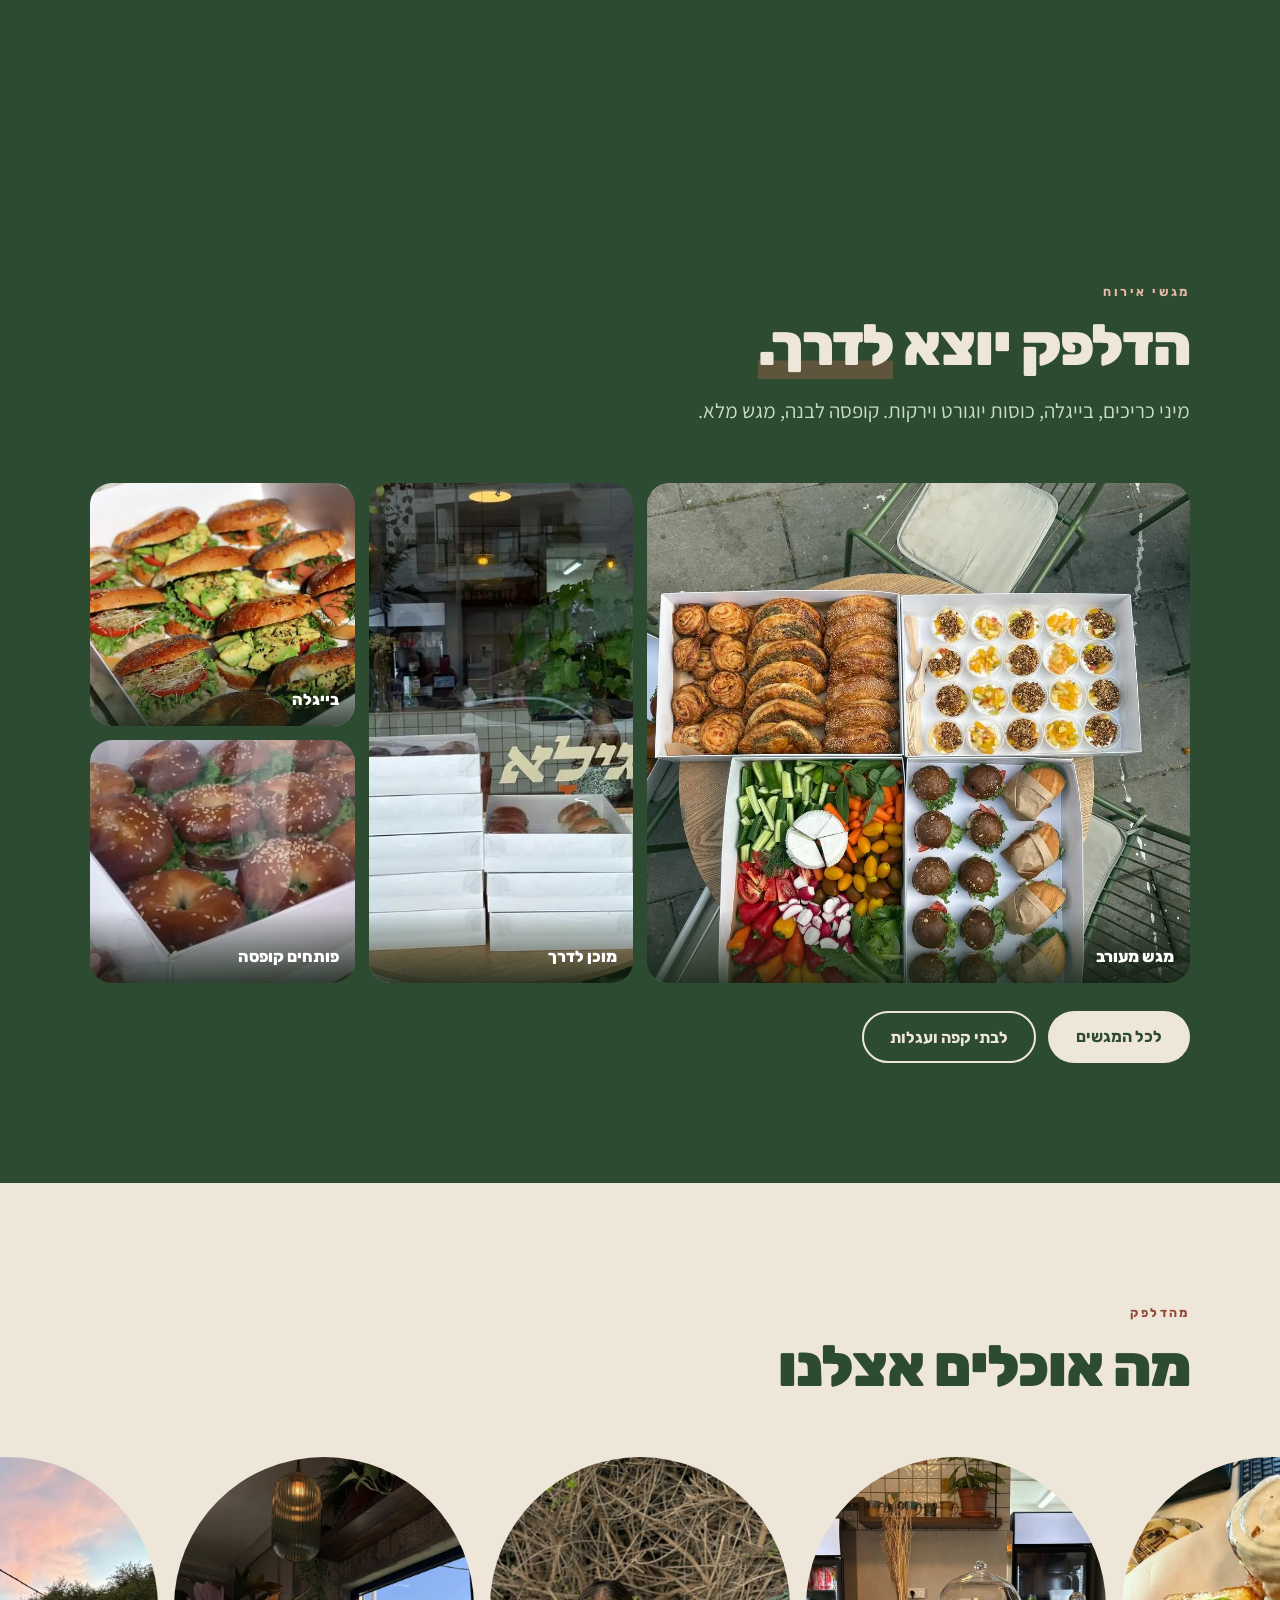
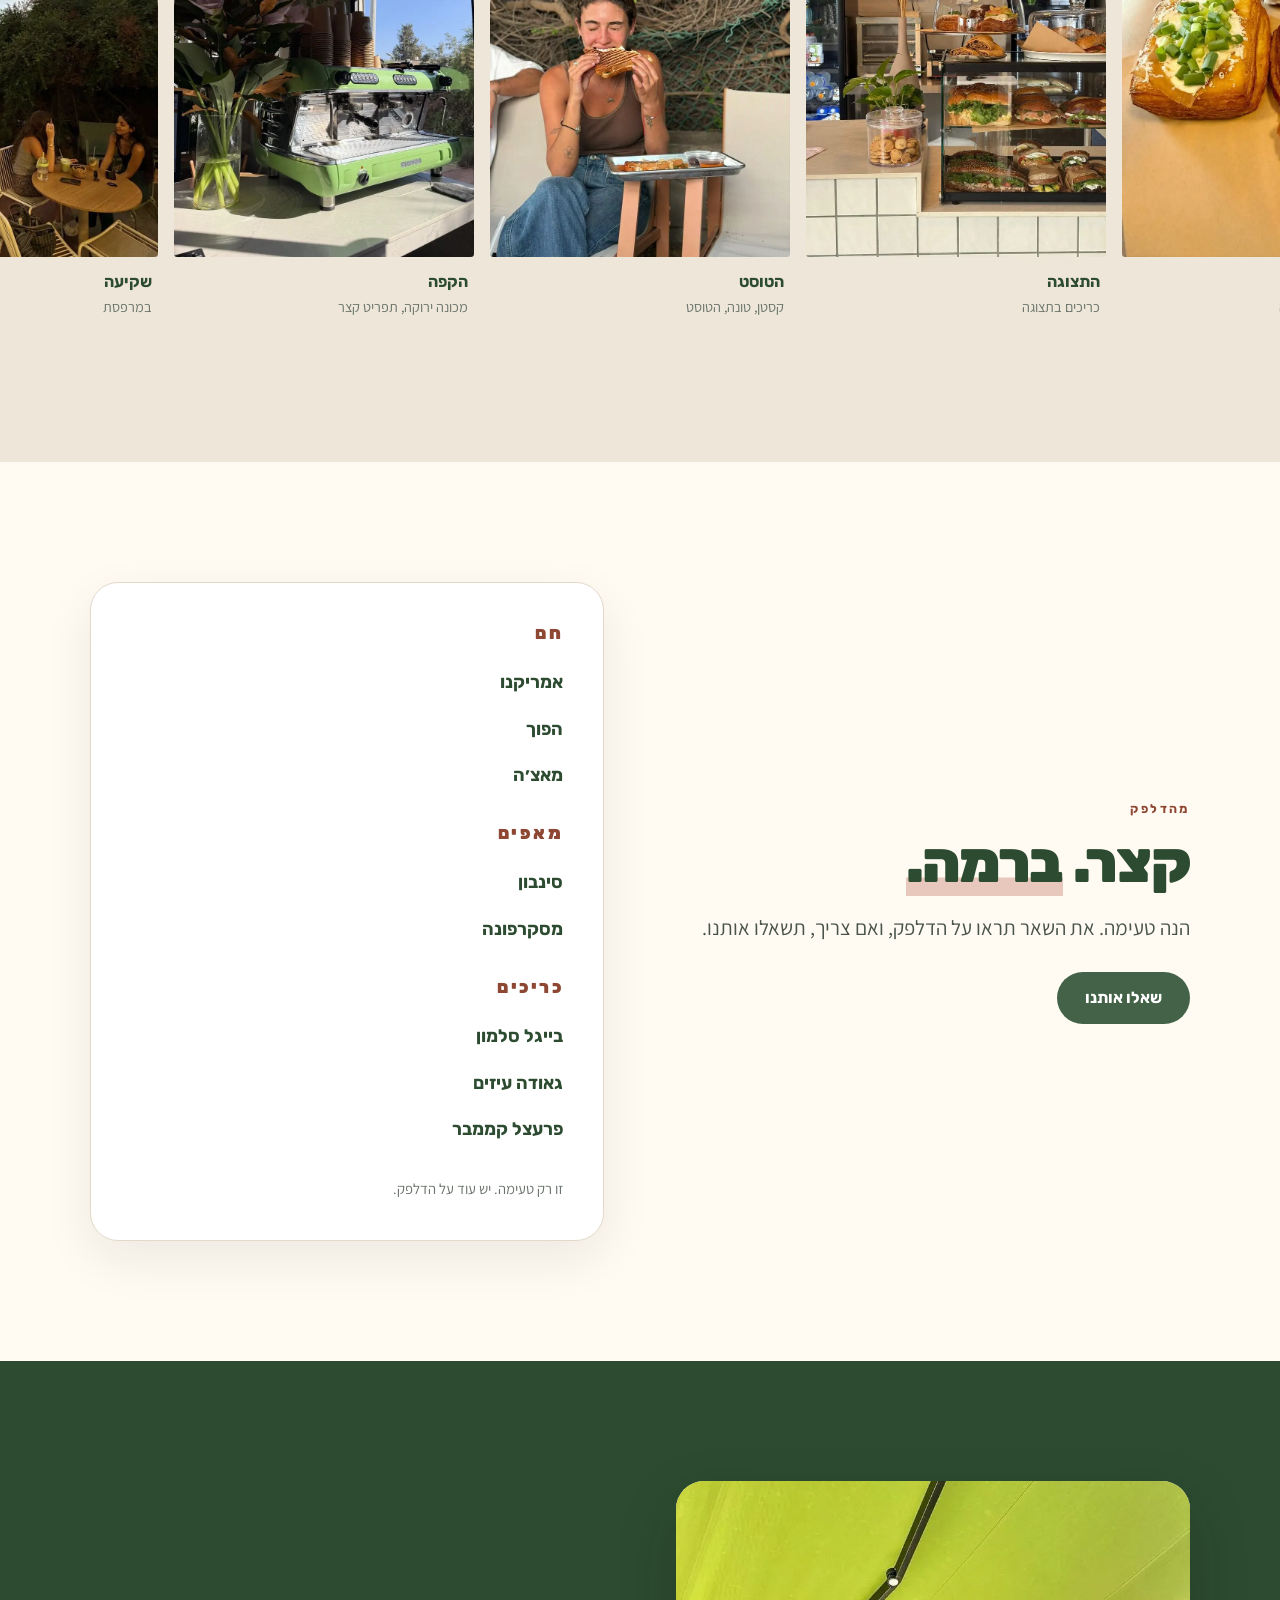
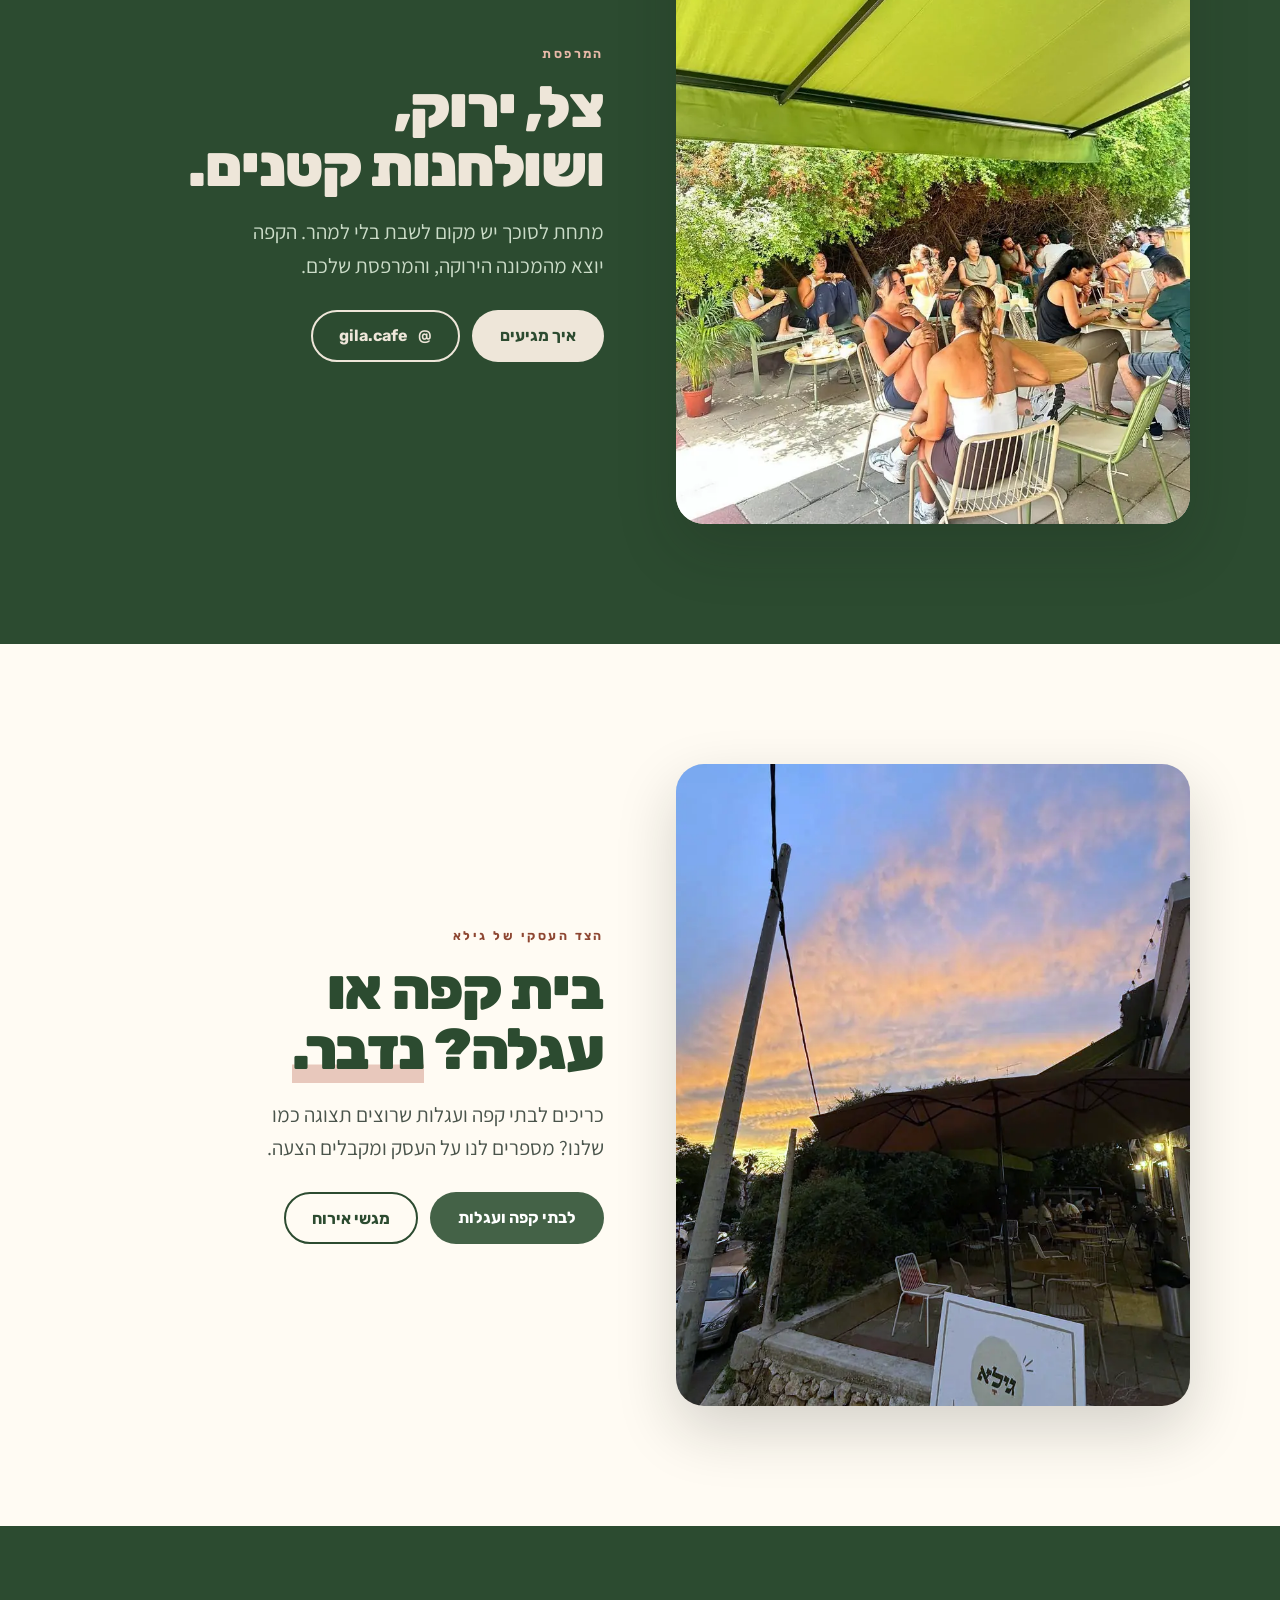
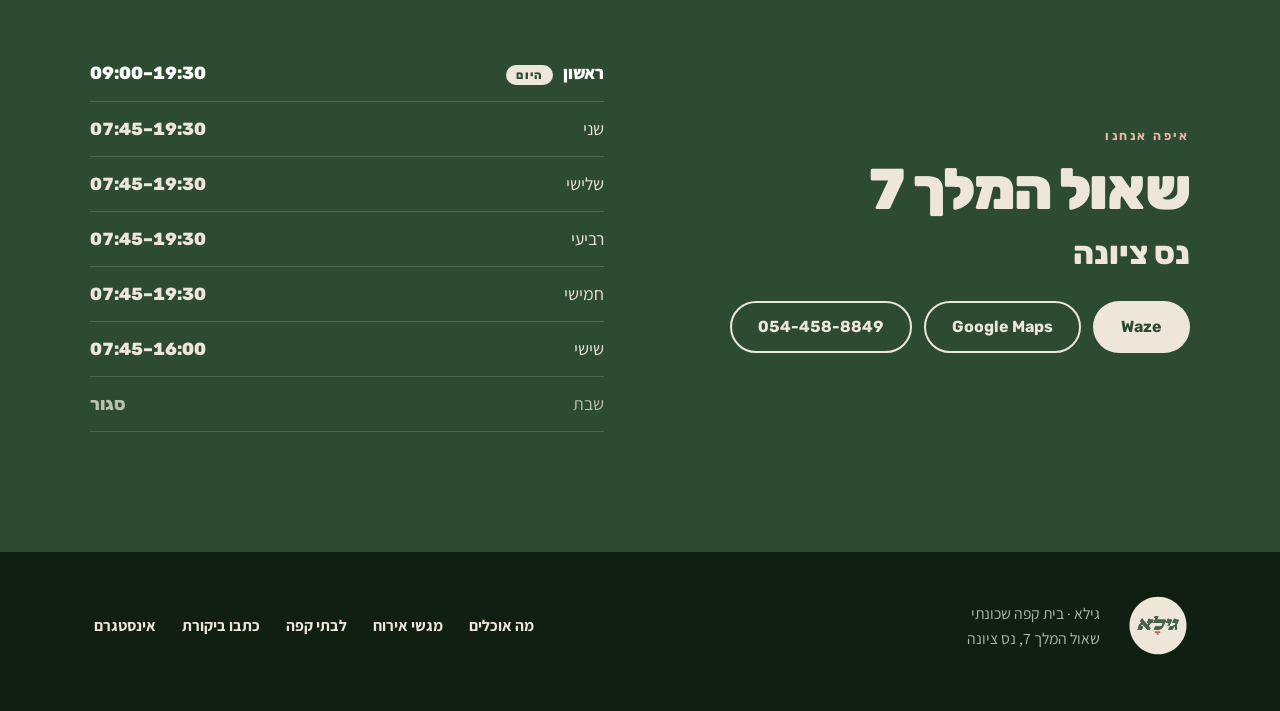
==== commit a7bd07ab: "Auto-save: 2026-10-09 11:41" ====
--- a/index.html
+++ b/index.html
@@ -34,7 +34,6 @@
   "telephone":"+972-54-458-8849",
   "openingHours":["Su 09:00-19:30","Mo-Th 07:45-19:30","Fr 07:45-16:00"],
   "url":"https://idobachartau.github.io/gila-cafe/",
-  "hasMenu":"https://idobachartau.github.io/gila-cafe/menu/",
   "image":["https://idobachartau.github.io/gila-cafe/photos/og.jpg","https://idobachartau.github.io/gila-cafe/photos/n-machine.webp","https://idobachartau.github.io/gila-cafe/photos/n-awning.webp"],
   "sameAs":["https://instagram.com/gila.cafe","https://maps.google.com/?cid=8548398441999412926"]
 }
@@ -48,7 +47,7 @@
   <div class="wrap">
     <a class="brand" href="./"><img class="lg-g" src="brand/logo-badge-green.svg" alt="" width="38" height="35"><img class="lg-c" src="brand/logo-badge-cream.svg" alt="" width="38" height="35">גילא</a>
     <ul>
-      <li><a href="menu/">תפריט</a></li>
+      <li><a href="#menu">מה אוכלים</a></li>
       <li><a href="trays/">מגשי אירוח</a></li>
       <li><a href="b2b/">לבתי קפה ועגלות</a></li>
       <li><a href="#find">איפה אנחנו</a></li>
@@ -70,7 +69,7 @@
       <p class="sub" data-in="3">שאול המלך 7, נס ציונה.</p>
       <div class="status" id="status" data-status data-state="closed" role="status" data-in="4"><span class="dot"></span><span class="t">בודקים אם פתוח…</span></div>
       <div class="row" data-in="5">
-        <a class="btn btn-cream" href="menu/">לתפריט</a>
+        <a class="btn btn-cream" href="#menu">מה יש</a>
         <a class="btn btn-line" href="trays/">מגשי אירוח</a>
         <a class="btn btn-line" href="https://waze.com/ul?q=%D7%A9%D7%90%D7%95%D7%9C%20%D7%94%D7%9E%D7%9C%D7%9A%207%20%D7%A0%D7%A1%20%D7%A6%D7%99%D7%95%D7%A0%D7%94&navigate=yes" rel="noopener">נווטו</a>
       </div>
@@ -90,9 +89,9 @@
       <p class="lede">מטבח אחד מאחורי הדלפק, ושלושה דברים שיוצאים ממנו.</p>
     </div>
     <div class="doors">
-      <a class="door rv" href="menu/">
+      <a class="door rv" href="#menu">
         <div class="ph"><img src="photos/n-counter-800.webp" loading="lazy" width="800" height="1067" alt="הדלפק של גילא — כיפות זכוכית עם מאפים ותצוגת כריכים"></div>
-        <div class="tx"><span class="num">01</span><h3>הדלפק</h3><p>קפה, מאפים וכריכים. מתיישבים במרפסת או לוקחים איתכם.</p><span class="go">לתפריט ←</span></div>
+        <div class="tx"><span class="num">01</span><h3>הדלפק</h3><p>קפה, מאפים וכריכים. מתיישבים במרפסת או לוקחים איתכם.</p><span class="go">מה יש ←</span></div>
       </a>
       <a class="door rv" href="trays/" style="transition-delay:.08s">
         <div class="ph"><img src="photos/t26-s.webp" loading="lazy" width="525" height="700" alt="ארבע קופסאות אירוח לבנות מלאות, מבט מלמעלה" style="object-position:center 45%"></div>
@@ -160,13 +159,13 @@
   </div>
 </section>
 
-<section>
+<section id="menu">
   <div class="wrap split">
     <div class="rv">
-      <p class="eyebrow">התפריט</p>
+      <p class="eyebrow">מהדלפק</p>
       <h2>קצר. <span class="mark">ברמה.</span></h2>
-      <p class="lede">שישים ושניים פריטים. הנה טעימה.</p>
-      <div class="row"><a class="btn btn-green" href="menu/">לתפריט המלא</a></div>
+      <p class="lede">הנה טעימה. את השאר תראו על הדלפק, ואם צריך, תשאלו אותנו.</p>
+      <div class="row"><a class="btn btn-green" href="tel:+972544588849">שאלו אותנו</a></div>
     </div>
     <div class="menu-card rv">
       <h3>חם</h3>
@@ -186,7 +185,7 @@
         <div class="it"><dt>גאודה עיזים</dt></div>
         <div class="it"><dt>פרעצל קממבר</dt></div>
       </dl>
-      <p class="small" style="margin:0">זו רק טעימה. התפריט המלא בעמוד התפריט.</p>
+      <p class="small" style="margin:0">זו רק טעימה. יש עוד על הדלפק.</p>
     </div>
   </div>
 </section>
@@ -246,7 +245,7 @@
   <div class="wrap">
     <img src="brand/logo-badge-cream.svg" alt="גילא" width="64" height="58">
     <div>גילא · בית קפה שכונתי<br>שאול המלך 7, נס ציונה</div>
-    <div class="links"><a href="menu/">תפריט</a><a href="trays/">מגשי אירוח</a><a href="b2b/">לבתי קפה</a><a href="r/">כתבו ביקורת</a><a href="https://instagram.com/gila.cafe" rel="noopener">אינסטגרם</a></div>
+    <div class="links"><a href="#menu">מה אוכלים</a><a href="trays/">מגשי אירוח</a><a href="b2b/">לבתי קפה</a><a href="r/">כתבו ביקורת</a><a href="https://instagram.com/gila.cafe" rel="noopener">אינסטגרם</a></div>
   </div>
 </footer>
 
